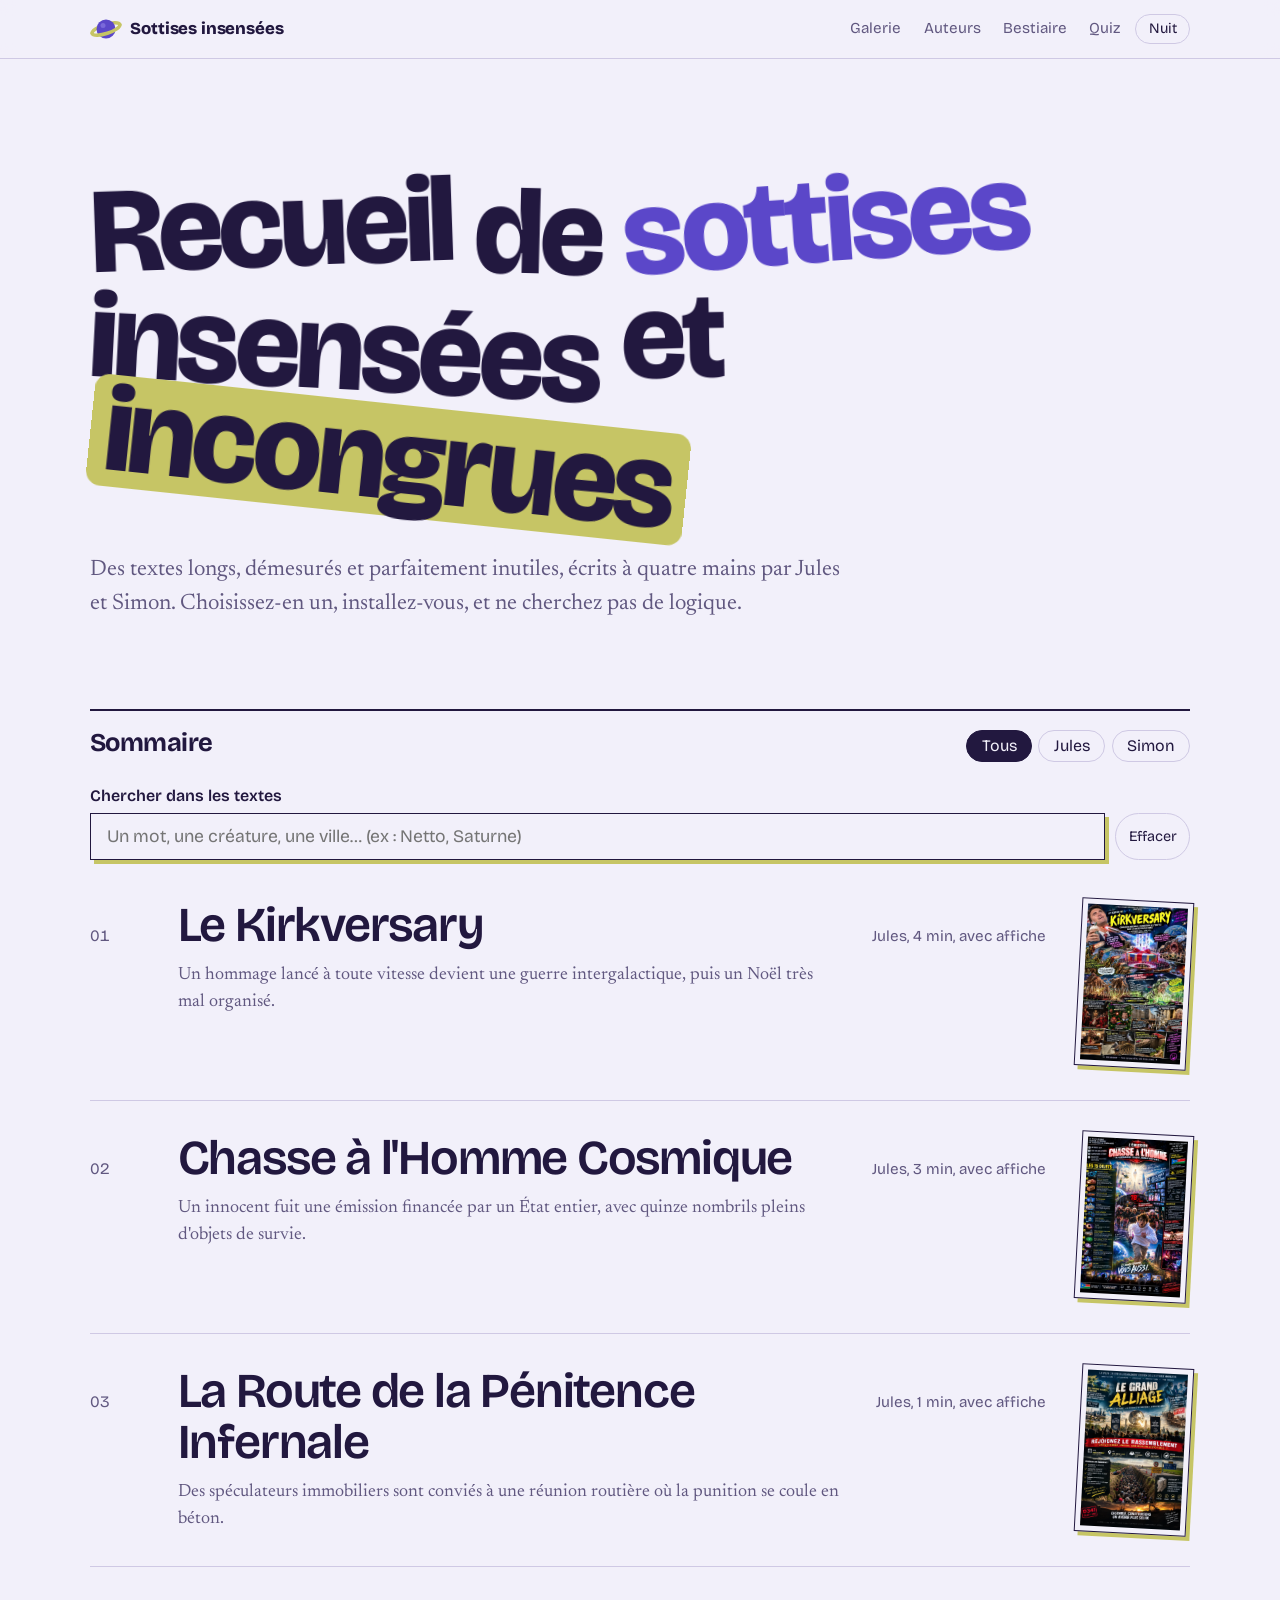
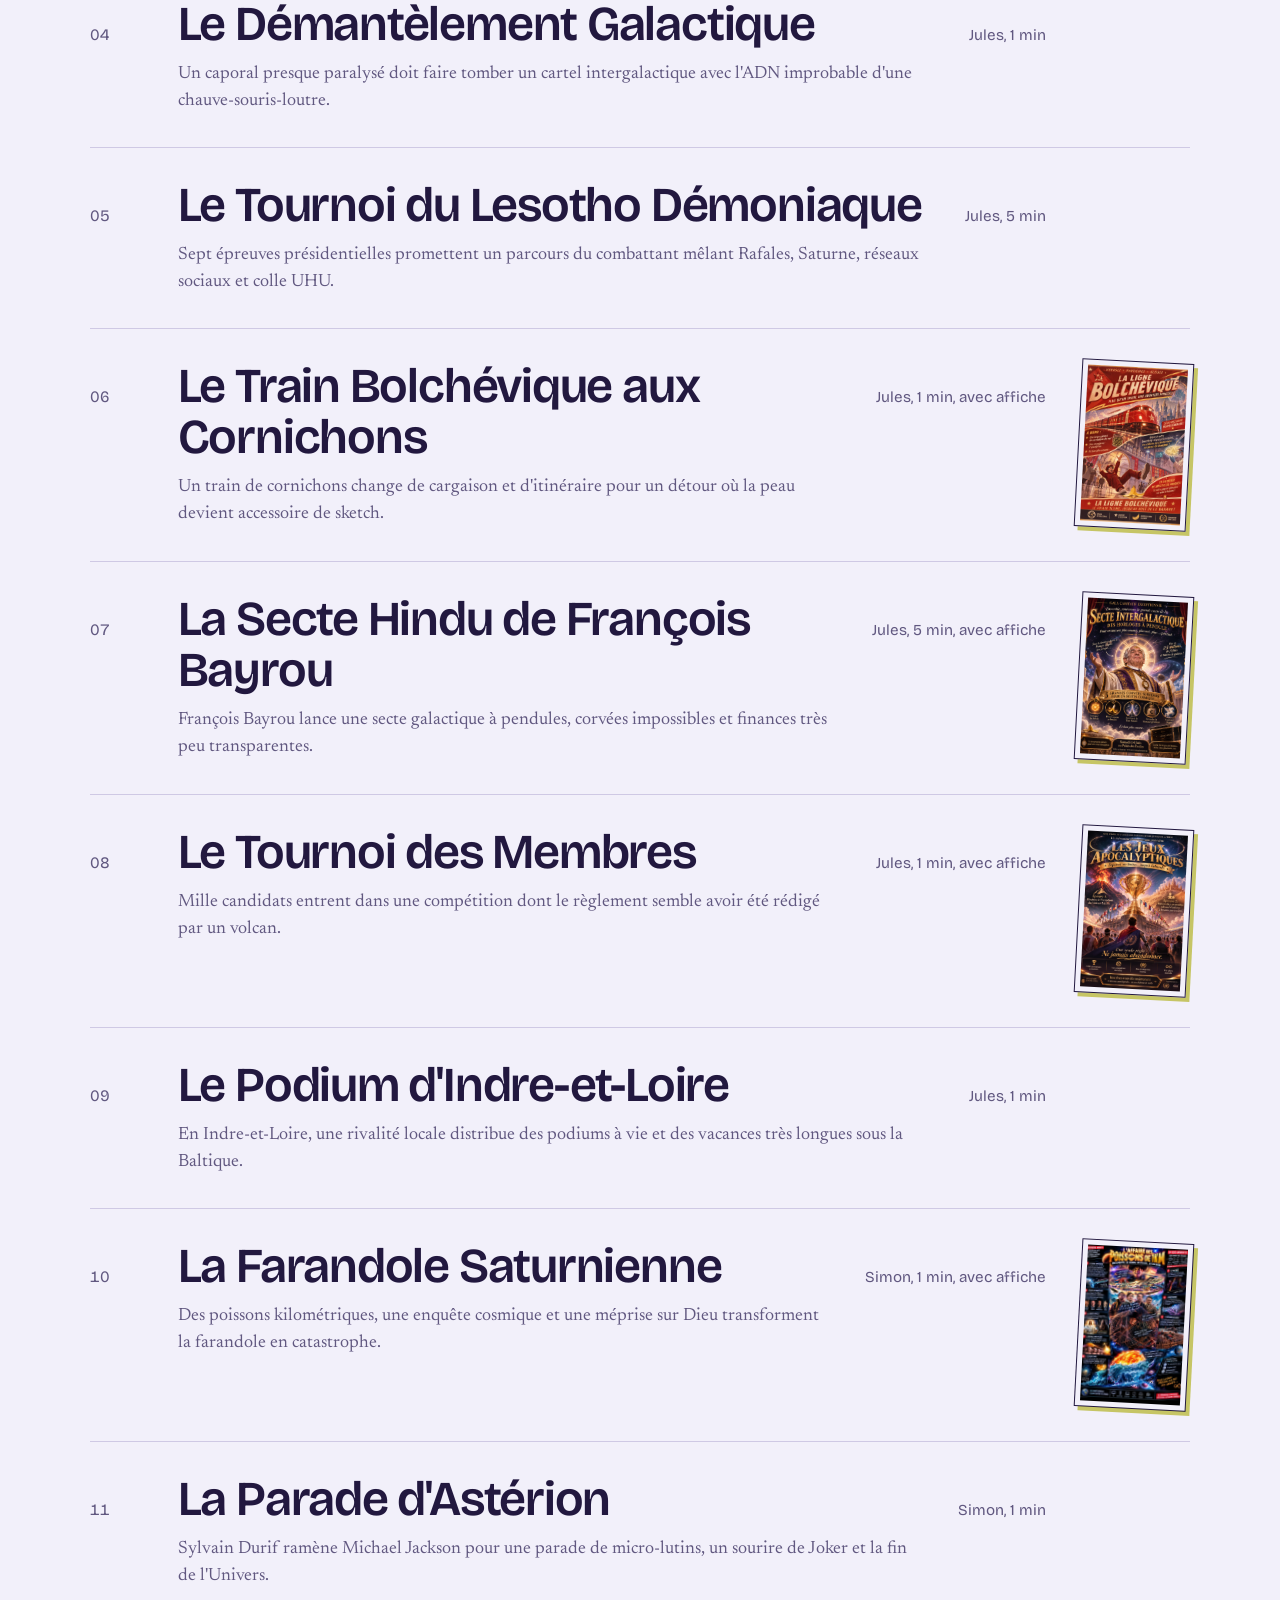
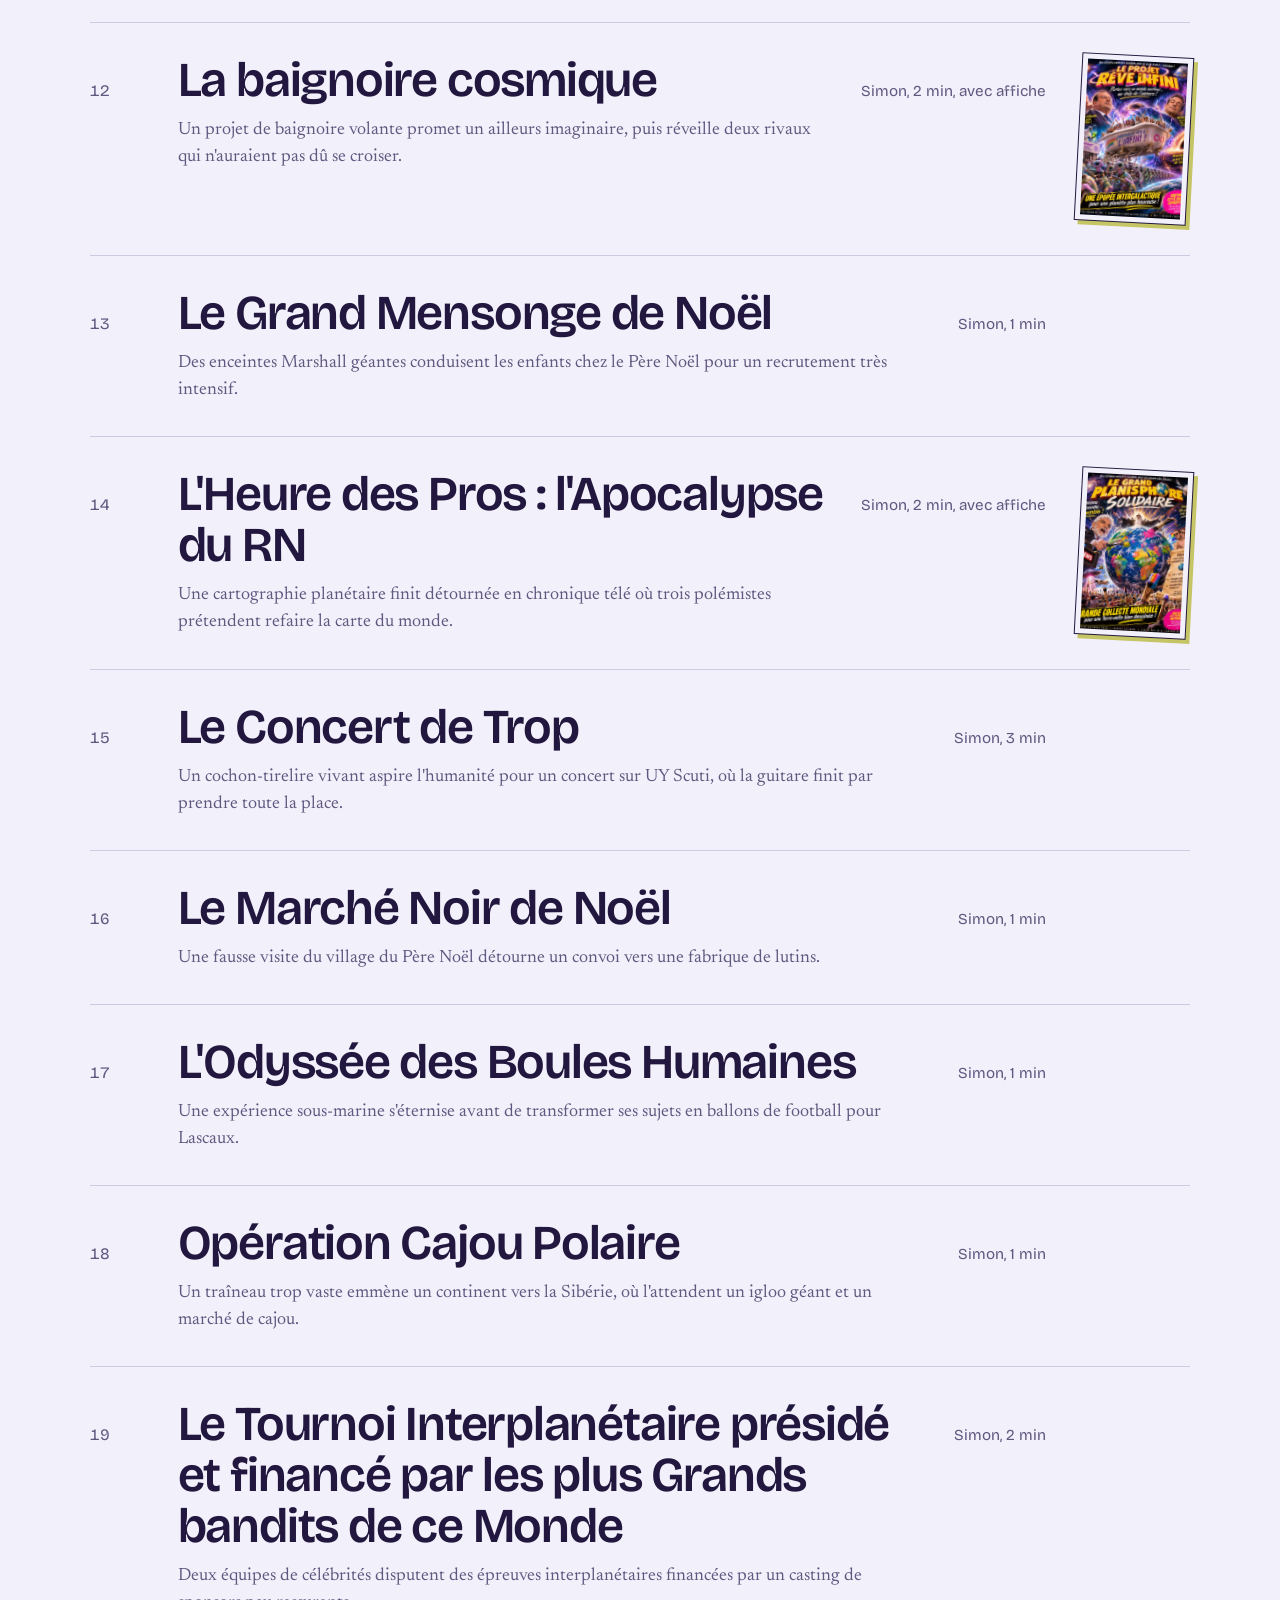
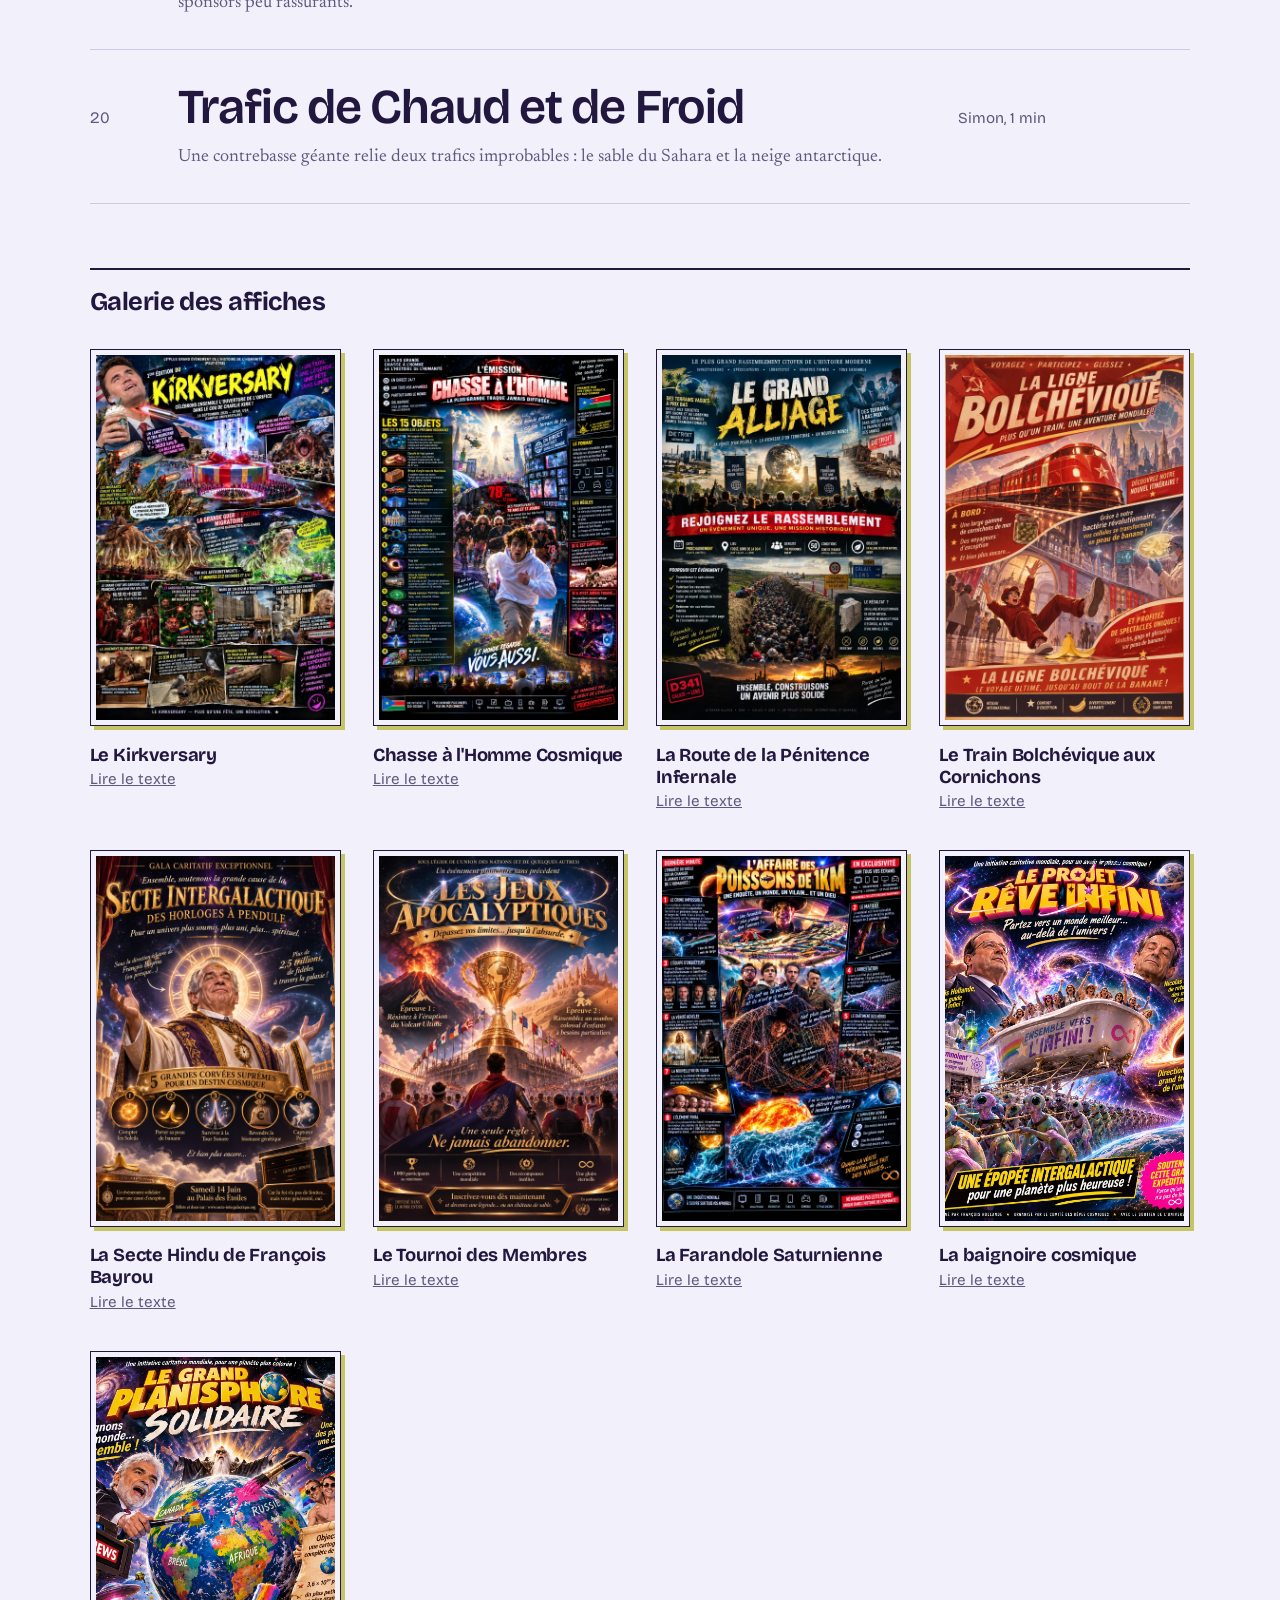
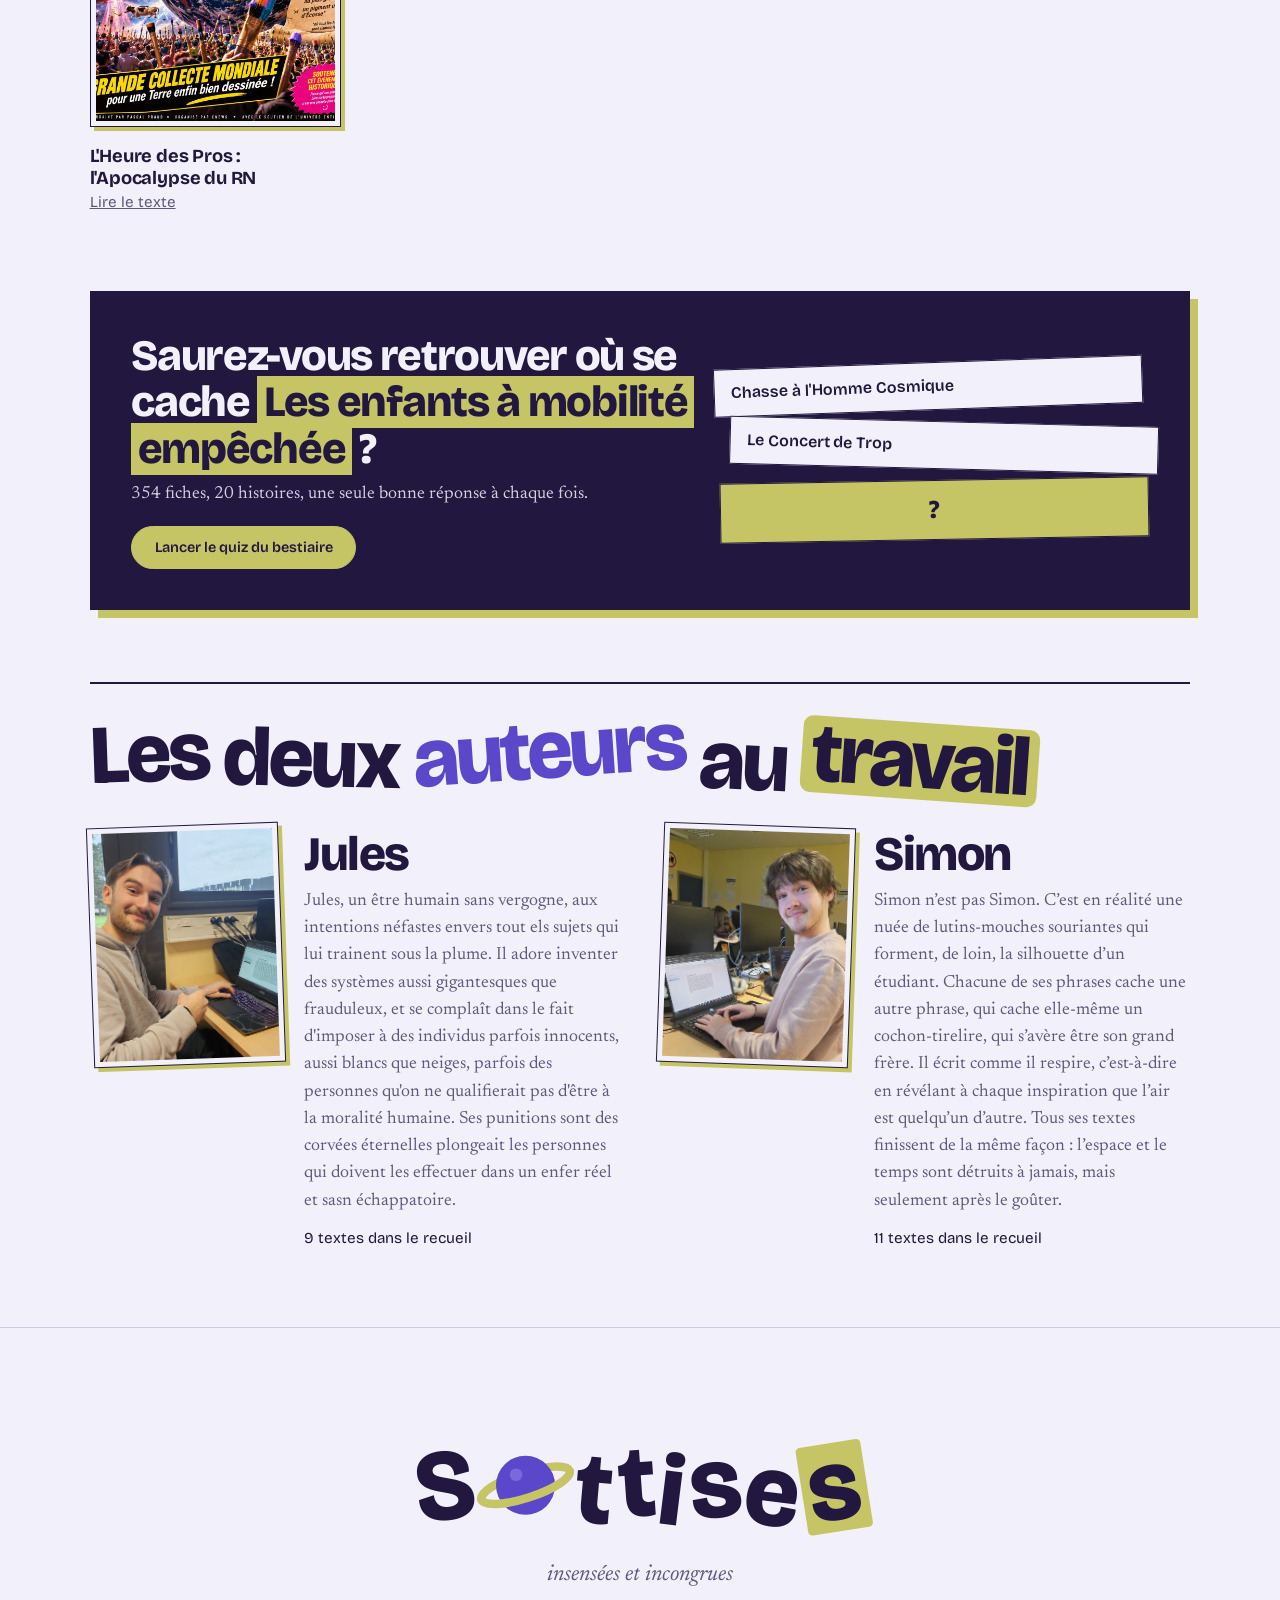
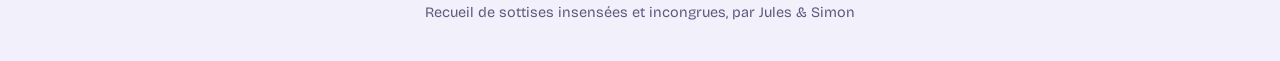
==== index.html @ 03ba3609 "quiz" ====
<!DOCTYPE html>
<html lang="fr">

<head>
  <meta charset="utf-8">
  <meta name="viewport" content="width=device-width, initial-scale=1">
  <title>Recueil de sottises insensées et incongrues</title>
  <link rel="preconnect" href="https://fonts.googleapis.com">
  <link rel="preconnect" href="https://fonts.gstatic.com" crossorigin>
  <link
    href="https://fonts.googleapis.com/css2?family=Bricolage+Grotesque:opsz,wght@12..96,400;12..96,600;12..96,800&family=Newsreader:ital,opsz,wght@0,6..72,400;0,6..72,500;1,6..72,400&display=swap"
    rel="stylesheet">
  <link rel="icon" href="favicon.svg" type="image/svg+xml">
  <link rel="stylesheet" href="style.css">
</head>

<body>

  <header class="barre">
    <a class="marque" href="#accueil" aria-label="Sottises insensées, retour à l'accueil">
      <svg class="marque-saturne" viewBox="0 0 64 64" aria-hidden="true">
        <path d="M3 32 A29 9 0 0 1 61 32" fill="none" stroke="#C6C565" stroke-width="7" stroke-linecap="round" transform="rotate(-18 32 32)"/>
        <circle cx="32" cy="32" r="19" fill="#5B47C9"/>
        <circle cx="26" cy="25" r="5" fill="#7A69DA"/>
        <path d="M3 32 A29 9 0 0 0 61 32" fill="none" stroke="#C6C565" stroke-width="7" stroke-linecap="round" transform="rotate(-18 32 32)"/>
      </svg>
      <span>Sottises insensées</span>
    </a>
    <div class="outils">
      <a class="nav-accueil" id="nav-galerie" href="#galerie">Galerie</a>
      <a class="nav-accueil" id="nav-auteurs" href="#auteurs">Auteurs</a>
      <a class="nav-accueil" id="nav-bestiaire" href="#bestiaire">Bestiaire</a>
      <a class="nav-accueil" id="nav-quiz" href="quiz.html">Quiz</a>
      <a class="outil" id="retour-barre" href="#accueil" hidden>Sommaire</a>
      <button class="outil" id="taille" type="button" hidden aria-label="Changer la taille du texte">Aa</button>
      <button class="outil" id="theme" type="button" aria-label="Passer en mode nuit">Nuit</button>
    </div>
    <div class="progression" id="progression"></div>
  </header>

  <main>
    <!-- ACCUEIL -->
    <section id="vue-accueil">
      <div class="hero">
        <h1 class="titre-hero" aria-label="Recueil de sottises insensées et incongrues">
          <span class="mot">Recueil</span><span class="mot">de</span><span class="mot">sottises</span><span
            class="mot">insensées</span><span class="mot">et</span><span class="mot">incongrues</span>
        </h1>
        <p class="chapeau">Des textes longs, démesurés et parfaitement inutiles, écrits à quatre mains par Jules et
          Simon. Choisissez-en un, installez-vous, et ne cherchez pas de logique.</p>
      </div>

      <div class="reprendre" id="reprendre" hidden></div>

      <div class="entete-section">
        <h2>Sommaire</h2>
        <div class="filtres" role="group" aria-label="Filtrer par auteur" id="filtres"></div>
      </div>
      <div class="recherche">
        <label for="recherche">Chercher dans les textes</label>
        <div class="r-champ">
          <input type="search" id="recherche" placeholder="Un mot, une créature, une ville… (ex : Netto, Saturne)" autocomplete="off">
          <button type="button" class="outil" id="recherche-vider">Effacer</button>
        </div>
      </div>
      <ol class="sommaire" id="sommaire"></ol>
      <ul class="resultats" id="resultats" hidden></ul>

      <div id="bloc-galerie">
        <div class="entete-section" id="galerie">
          <h2>Galerie des affiches</h2>
        </div>
        <ul class="galerie" id="liste-galerie"></ul>
      </div>

      <section class="encart-quiz" id="encart-quiz" aria-labelledby="eq-titre">
        <div class="eq-texte">
          <h2 class="eq-titre" id="eq-titre">Saurez-vous retrouver où se cache <span class="eq-fiche" id="eq-fiche">…</span> ?</h2>
          <p class="eq-nb" id="eq-nb"></p>
          <a class="outil plein eq-bouton" href="quiz.html">Lancer le quiz du bestiaire</a>
        </div>
        <div class="eq-cartes" id="eq-cartes" aria-hidden="true"></div>
      </section>

      <div id="auteurs">
        <h2 class="titre-hero titre-auteurs" aria-label="Les deux auteurs au travail">
          <span class="mot">Les</span><span class="mot">deux</span><span class="mot">auteurs</span><span class="mot">au</span><span class="mot">travail</span>
        </h2>
      </div>
      <div class="auteurs" id="liste-auteurs"></div>
    </section>

    <!-- LECTURE -->
    <article id="vue-lecture" hidden>
      <div class="lecture">
        <a class="retour" href="#accueil">Retour au sommaire</a>
        <h1 id="l-titre"></h1>
        <p class="infos" id="l-infos"></p>
        <div class="sottisometre" id="l-sottise" hidden></div>
        <div class="l-ecoute" id="l-ecoute" hidden>
          <button type="button" class="outil plein" id="ecouter">▶ Écouter le texte</button>
          <button type="button" class="outil" id="stop-ecoute" hidden>Arrêter</button>
          <span class="l-ecoute-aide">Lu par la voix de synthèse de votre navigateur.</span>
        </div>
        <div class="l-reprise" id="l-reprise" hidden></div>
        <div class="affiche-texte" id="l-affiche" hidden></div>
        <div class="corps" id="l-corps"></div>
        <p class="signature" id="l-signature"></p>
      </div>
      <nav class="suite" id="l-suite" aria-label="Autres textes"></nav>
      <p class="fin"><a class="retour" href="#accueil">Retour au sommaire</a></p>
    </article>

    <!-- BESTIAIRE -->
    <section id="vue-bestiaire" hidden>
      <div class="hero hero-bestiaire">
        <h1 class="titre-hero titre-bestiaire" aria-label="Le bestiaire des sottises">
          <span class="mot">Le</span><span class="mot">bestiaire</span><span class="mot">des</span><span class="mot">sottises</span>
        </h1>
        <p class="chapeau">Des personnages aux substances improbables, tous les lieux, créatures, objets, groupes et détails des textes sont réunis ici. Les mots soulignés mènent à leur fiche.</p>
        <p class="lien-quiz"><a class="outil plein" href="quiz.html">Tester ses connaissances avec le quiz</a></p>
      </div>
      <div class="recherche recherche-bestiaire">
        <label for="recherche-bestiaire">Chercher dans le bestiaire</label>
        <div class="r-champ">
          <input type="search" id="recherche-bestiaire" placeholder="Un nom, un lieu, une substance, un texte…" autocomplete="off">
          <button type="button" class="outil" id="recherche-bestiaire-vider">Effacer</button>
        </div>
      </div>
      <p class="bilan-bestiaire" id="bilan-bestiaire" role="status" aria-live="polite"></p>
      <div class="entete-section">
        <h2>Toutes les fiches</h2>
        <div class="filtres" role="group" aria-label="Filtrer par type" id="filtres-bestiaire"></div>
      </div>
      <ul class="bestiaire" id="liste-bestiaire"></ul>
    </section>

  </main>

  <dialog class="visionneuse" id="visionneuse" aria-label="Affiche en grand">
    <div class="v-scene" id="v-scene"><div id="v-image"></div></div>
    <div class="bas">
      <span id="v-legende"></span>
      <span class="v-aide">Molette ou pincement pour zoomer, glisser pour se déplacer, flèches ← → pour changer d'affiche</span>
      <div class="v-navigation" id="v-navigation">
        <button type="button" id="v-prec">‹ Précédente</button>
        <span class="v-compteur" id="v-compteur"></span>
        <button type="button" id="v-suiv">Suivante ›</button>
      </div>
      <div class="v-boutons">
        <button type="button" id="v-moins" aria-label="Dézoomer">−</button>
        <button type="button" id="v-ajuster">Ajuster</button>
        <button type="button" id="v-plus" aria-label="Zoomer">+</button>
        <button type="button" id="v-fermer">Fermer</button>
      </div>
    </div>
  </dialog>

  <footer>
    <a class="logo-pied" href="#accueil" aria-label="Sottises insensées et incongrues, retour à l'accueil">
      <svg id="logo-mot" role="img" aria-label="Sottises insensées et incongrues"></svg>
    </a>
    <p>Recueil de sottises insensées et incongrues, par Jules &amp; Simon</p>
  </footer>

  <script src="donnees.js"></script>
  <script src="commun.js"></script>
  <script src="script.js"></script>
</body>

</html>
---- style.css ----
:root {
    --papier: #F2F0FA;
    --papier-2: #E6E2F4;
    --encre: #22183F;
    --gris: #615880;
    --violet: #5B47C9;
    --moutarde: #C6C565;
    --trait: #CFC9E4;
    --taille-texte: 1.2rem;
    --display: "Bricolage Grotesque", system-ui, sans-serif;
    --lecture: "Newsreader", Georgia, serif;
}

[data-theme="nuit"] {
    --papier: #17112B;
    --papier-2: #211A3B;
    --encre: #ECE8F8;
    --gris: #A9A0C8;
    --violet: #AC9EFF;
    --trait: #352C55;
}

* {
    box-sizing: border-box;
}

html {
    scroll-behavior: smooth;
}

@media (prefers-reduced-motion: reduce) {
    html {
        scroll-behavior: auto;
    }
}

body {
    margin: 0;
    background: var(--papier);
    color: var(--encre);
    font-family: var(--display);
    -webkit-font-smoothing: antialiased;
    transition: background .25s, color .25s;
}

::selection {
    background: var(--moutarde);
    color: #22183F;
}

a {
    color: inherit;
}

button {
    font: inherit;
    color: inherit;
}

:focus-visible {
    outline: 3px solid var(--violet);
    outline-offset: 3px;
    border-radius: 4px;
}

/* Barre du haut */
.barre {
    position: sticky;
    top: 0;
    z-index: 10;
    display: flex;
    align-items: center;
    justify-content: space-between;
    gap: 1rem;
    padding: .8rem clamp(1rem, 4vw, 3rem);
    background: color-mix(in srgb, var(--papier) 88%, transparent);
    backdrop-filter: blur(8px);
    border-bottom: 1px solid var(--trait);
}

.marque {
    font-weight: 800;
    text-decoration: none;
    font-size: 1.05rem;
    letter-spacing: -.01em;
}

.outils {
    display: flex;
    gap: .4rem;
}

.outil {
    background: transparent;
    border: 1px solid var(--trait);
    border-radius: 999px;
    padding: .35rem .8rem;
    cursor: pointer;
    font-size: .9rem;
}

.outil:hover {
    border-color: var(--violet);
}

a.outil {
    text-decoration: none;
    display: inline-flex;
    align-items: center;
}

#retour-barre {
    background: var(--encre);
    color: var(--papier);
    border-color: var(--encre);
}

#retour-barre:hover {
    background: var(--violet);
    border-color: var(--violet);
}

.progression {
    position: absolute;
    left: 0;
    bottom: -1px;
    height: 3px;
    width: 0;
    background: var(--moutarde);
}

main {
    padding: 0 clamp(1rem, 4vw, 3rem);
}

/* Accueil */
.hero {
    padding: clamp(3rem, 9vw, 7rem) 0 clamp(2.5rem, 6vw, 4.5rem);
    max-width: 1100px;
}

.titre-hero {
    font-weight: 800;
    font-size: clamp(2.9rem, 9.5vw, 7.6rem);
    line-height: .92;
    letter-spacing: -.035em;
    margin: 0;
}

.titre-hero .mot {
    display: inline-block;
    margin-right: .18em;
}

.titre-hero .mot:nth-child(1) {
    transform: rotate(-2deg);
}

.titre-hero .mot:nth-child(2) {
    transform: translateY(.06em) rotate(1.5deg);
}

.titre-hero .mot:nth-child(3) {
    transform: rotate(-4deg) translateY(-.04em);
    color: var(--violet);
}

.titre-hero .mot:nth-child(4) {
    transform: rotate(3deg) translateY(.1em);
}

.titre-hero .mot:nth-child(5) {
    transform: rotate(-1deg);
}

.titre-hero .mot:nth-child(6) {
    transform: rotate(6deg) translateY(.08em);
    background: var(--moutarde);
    color: #22183F;
    padding: 0 .12em;
    border-radius: .12em;
}

@media (prefers-reduced-motion: no-preference) {
    .titre-hero .mot {
        animation: chute .9s cubic-bezier(.2, 1.4, .4, 1) both;
    }

    .titre-hero .mot:nth-child(2) {
        animation-delay: .08s;
    }

    .titre-hero .mot:nth-child(3) {
        animation-delay: .16s;
    }

    .titre-hero .mot:nth-child(4) {
        animation-delay: .24s;
    }

    .titre-hero .mot:nth-child(5) {
        animation-delay: .32s;
    }

    .titre-hero .mot:nth-child(6) {
        animation-delay: .5s;
    }

    @keyframes chute {
        from {
            opacity: 0;
            translate: 0 -1.2em;
            rotate: -25deg;
        }

        to {
            opacity: 1;
            translate: 0 0;
            rotate: 0deg;
        }
    }
}

.chapeau {
    font-family: var(--lecture);
    font-size: clamp(1.15rem, 2vw, 1.4rem);
    color: var(--gris);
    max-width: 34em;
    margin: 3rem 0 0;
    line-height: 1.5;
}

.entete-section {
    display: flex;
    flex-wrap: wrap;
    align-items: baseline;
    justify-content: space-between;
    gap: 1rem;
    border-top: 2px solid var(--encre);
    padding-top: 1rem;
    margin-top: 1rem;
}

#galerie,
#auteurs {
    scroll-margin-top: 5rem;
}

.entete-section h2 {
    font-size: 1.6rem;
    margin: 0;
    letter-spacing: -.02em;
}

.filtres {
    display: flex;
    flex-wrap: wrap;
    gap: .4rem;
}

.filtre {
    background: transparent;
    border: 1px solid var(--trait);
    border-radius: 999px;
    padding: .35rem .9rem;
    cursor: pointer;
}

.filtre[aria-pressed="true"] {
    background: var(--encre);
    color: var(--papier);
    border-color: var(--encre);
}

.bilan-bestiaire {
    min-height: 1.5em;
    margin: .4rem 0 .8rem;
    color: var(--gris);
}

.aucun-bestiaire {
    padding: 2rem 0;
    color: var(--gris);
    font-family: var(--lecture);
    font-size: 1.15rem;
}

.sommaire {
    list-style: none;
    margin: 0 0 4rem;
    padding: 0;
    max-width: 1100px;
}

.sommaire li {
    border-bottom: 1px solid var(--trait);
}

.ligne {
    display: grid;
    grid-template-columns: 3rem 1fr auto;
    gap: .2rem 1.2rem;
    align-items: baseline;
    padding: 1.6rem 0;
    text-decoration: none;
}

.ligne .num {
    font-size: 1rem;
    color: var(--gris);
    font-variant-numeric: tabular-nums;
}

.ligne h3 {
    margin: 0;
    font-size: clamp(1.5rem, 3.4vw, 2.4rem);
    font-weight: 600;
    letter-spacing: -.025em;
    line-height: 1.05;
}

.ligne:hover h3 {
    color: var(--violet);
}

.ligne .meta {
    color: var(--gris);
    font-size: .95rem;
    white-space: nowrap;
}

.ligne .extrait {
    grid-column: 2 / 3;
    margin: .5rem 0 0;
    font-family: var(--lecture);
    color: var(--gris);
    font-size: 1.05rem;
    line-height: 1.5;
    max-width: 42em;
}

@media (max-width: 640px) {
    .ligne {
        grid-template-columns: 2rem 1fr;
    }

    .ligne .meta {
        grid-column: 2;
        white-space: normal;
    }

    .ligne .extrait {
        grid-column: 2;
    }
}

.auteurs {
    display: grid;
    grid-template-columns: repeat(auto-fit, minmax(260px, 1fr));
    gap: 2.5rem;
    margin: 2rem 0 5rem;
    max-width: 1100px;
}

.auteur h3 {
    font-size: 3rem;
    margin: 0 0 .3rem;
    letter-spacing: -.03em;
    font-weight: 800;
}

.auteur p {
    font-family: var(--lecture);
    font-size: 1.1rem;
    line-height: 1.55;
    margin: 0 0 .8rem;
    color: var(--gris);
    max-width: 30em;
}

.auteur .compte {
    font-family: var(--display);
    font-size: .95rem;
    color: var(--encre);
}

footer {
    border-top: 1px solid var(--trait);
    padding: 2rem clamp(1rem, 4vw, 3rem);
    color: var(--gris);
    font-size: .9rem;
}

/* Lecture */
.lecture {
    max-width: 40rem;
    margin: 0 auto;
    padding: clamp(2.5rem, 7vw, 5rem) 0 3rem;
}

.retour {
    display: inline-block;
    margin-bottom: 2.5rem;
    color: var(--gris);
    text-decoration: none;
}

.retour:hover {
    color: var(--violet);
}

.lecture h1 {
    font-size: clamp(2.4rem, 7vw, 4.2rem);
    line-height: .98;
    letter-spacing: -.035em;
    margin: 0 0 1.2rem;
    font-weight: 800;
}

.infos {
    color: var(--gris);
    font-size: 1rem;
    margin: 0 0 3rem;
    padding-bottom: 1.5rem;
    border-bottom: 1px solid var(--trait);
}

.infos strong {
    color: var(--encre);
    font-weight: 600;
}

.corps {
    font-family: var(--lecture);
    font-size: var(--taille-texte);
    line-height: 1.72;
    hanging-punctuation: first;
}

.corps p {
    margin: 0 0 1.3em;
}

.corps p:first-child::first-letter {
    font-family: var(--display);
    font-weight: 800;
    float: left;
    font-size: 3.6em;
    line-height: .8;
    margin: .08em .1em 0 0;
    color: var(--violet);
}

.signature {
    text-align: right;
    font-style: italic;
    color: var(--gris);
    margin-top: 2.5rem;
    font-family: var(--lecture);
    font-size: 1.1rem;
}

.suite {
    display: grid;
    grid-template-columns: 1fr 1fr;
    gap: 1rem;
    margin: 4rem auto 5rem;
    max-width: 40rem;
}

.suite a {
    display: block;
    text-decoration: none;
    padding: 1.2rem 1.3rem;
    border: 1px solid var(--trait);
    border-radius: 10px;
    background: var(--papier-2);
}

.suite a:hover {
    border-color: var(--violet);
}

.suite small {
    display: block;
    color: var(--gris);
    margin-bottom: .3rem;
}

.suite span {
    font-weight: 600;
    font-size: 1.15rem;
    letter-spacing: -.01em;
}

.suite .suivant {
    text-align: right;
    grid-column: 2;
}

@media (max-width: 560px) {
    .suite {
        grid-template-columns: 1fr;
    }

    .suite .suivant {
        grid-column: 1;
    }
}

.fin {
    max-width: 40rem;
    margin: -3rem auto 4rem;
    text-align: center;
}

/* Affiches : le cadre (passe-partout + ombre moutarde) */
.cadre {
    display: block;
    position: relative;
    aspect-ratio: 2 / 3;
    padding: 5px;
    background: var(--papier);
    border: 1.5px solid var(--encre);
    box-shadow: 4px 4px 0 var(--moutarde);
}

.cadre img {
    display: block;
    width: 100%;
    height: 100%;
    object-fit: cover;
}

.cadre .remplace {
    display: none;
    width: 100%;
    height: 100%;
    align-items: flex-end;
    padding: .6em;
    background: var(--violet);
    color: #fff;
    font-weight: 800;
    line-height: 1;
    letter-spacing: -.02em;
}

.cadre.vide img {
    display: none;
}

.cadre.vide .remplace {
    display: flex;
}

/* Vignette dans le sommaire */
.ligne {
    grid-template-columns: 3rem 1fr auto 5.5rem;
}

.ligne .vignette {
    grid-column: 4;
    grid-row: 1 / span 2;
    align-self: start;
    transform: rotate(3deg);
    font-size: .7rem;
}

.ligne:hover .vignette {
    transform: rotate(0deg);
}

@media (prefers-reduced-motion: no-preference) {
    .ligne .vignette {
        transition: transform .2s;
    }
}

@media (max-width: 640px) {
    .ligne {
        grid-template-columns: 2rem 1fr 4.2rem;
    }

    .ligne .vignette {
        grid-column: 3;
        grid-row: 1 / span 3;
        font-size: .52rem;
    }
}

/* Galerie */
.galerie {
    display: grid;
    grid-template-columns: repeat(auto-fill, minmax(190px, 1fr));
    gap: 2.5rem 2rem;
    list-style: none;
    padding: 0;
    margin: 2rem 0 5rem;
    max-width: 1100px;
}

.galerie button {
    display: block;
    width: 100%;
    padding: 0;
    border: 0;
    background: none;
    cursor: zoom-in;
    text-align: left;
}

.galerie .cadre {
    font-size: 1.3rem;
}

.galerie button:hover .cadre {
    box-shadow: 6px 6px 0 var(--violet);
}

.galerie h3 {
    font-size: 1.15rem;
    margin: 1.1rem 0 .2rem;
    letter-spacing: -.01em;
}

.galerie a {
    color: var(--gris);
    font-size: .95rem;
}

.galerie a:hover {
    color: var(--violet);
}

/* Affiche dans la page de lecture */
.affiche-texte {
    margin: 0 0 3rem;
    display: flex;
    align-items: end;
    gap: 1.2rem;
}

.affiche-texte button {
    width: 9rem;
    flex: none;
    padding: 0;
    border: 0;
    background: none;
    cursor: zoom-in;
    font-size: .9rem;
}

.affiche-texte span {
    color: var(--gris);
    font-size: .95rem;
}

/* Visionneuse */
.visionneuse {
    border: 0;
    padding: 0;
    background: transparent;
    max-width: min(92vw, 640px);
    max-height: 92vh;
    overflow: visible;
}

.visionneuse::backdrop {
    background: rgba(23, 17, 43, .85);
}

.visionneuse img {
    display: block;
    max-width: 100%;
    max-height: 80vh;
    margin: 0 auto;
    border: 6px solid #F2F0FA;
}

.visionneuse .bas {
    display: flex;
    justify-content: space-between;
    align-items: center;
    gap: 1rem;
    margin-top: .8rem;
    color: #ECE8F8;
}

.visionneuse .bas button {
    background: #ECE8F8;
    color: #22183F;
    border: 0;
    border-radius: 999px;
    padding: .4rem 1rem;
    cursor: pointer;
}

.visionneuse .vide-message {
    background: #5B47C9;
    color: #fff;
    padding: 3rem 2rem;
    font-weight: 600;
    max-width: 26rem;
}

.nav-accueil {
    color: var(--gris);
    text-decoration: none;
    padding: .35rem .5rem;
    font-size: .95rem;
}

.nav-accueil:hover {
    color: var(--violet);
}

@media (max-width: 480px) {
    .nav-accueil {
        display: none;
    }
}

[hidden] {
    display: none !important;
}

.erreur {
    padding: 1.5rem;
    margin: 1.5rem 0;
    background: var(--papier-2);
    border-left: 4px solid var(--violet);
    line-height: 1.6;
    list-style: none;
}

/* Photos des auteurs, à côté de la bio */
.auteur { display: flex; gap: 1.4rem; align-items: flex-start; }
.portrait {
  width: 12rem; flex: none; aspect-ratio: 4 / 5; object-fit: cover;
  padding: 5px; background: var(--papier); border: 1.5px solid var(--encre);
  box-shadow: 4px 4px 0 var(--moutarde);
}
.auteur:nth-child(odd) .portrait { transform: rotate(-2deg); }
.auteur:nth-child(even) .portrait { transform: rotate(2deg); }
@media (max-width: 480px) { .auteur { flex-direction: column; } .portrait { width: 70%; } .auteur h3 { font-size: 2.3rem; } }


/* ===== Visionneuse plein écran avec zoom ===== */
.visionneuse {
  width: 100vw; height: 100vh; max-width: none; max-height: none; margin: 0; inset: 0;
  background: rgba(23, 17, 43, .97); overflow: hidden;
}
.visionneuse[open] { display: flex; flex-direction: column; }
.v-scene {
  flex: 1; position: relative; overflow: hidden; touch-action: none; cursor: zoom-in; user-select: none;
}
.v-scene.zoome { cursor: grab; }
.v-scene.glisse { cursor: grabbing; }
.visionneuse #v-image img {
  position: absolute; left: 0; top: 0; max-width: none; max-height: none; margin: 0; border: 0;
  transform-origin: 0 0; will-change: transform; -webkit-user-drag: none;
}
.visionneuse #v-image .vide-message { margin: 20vh auto 0; }
.visionneuse .bas {
  flex: none; display: flex; flex-wrap: wrap; align-items: center; gap: .6rem 1.2rem;
  padding: .8rem clamp(1rem, 3vw, 2rem); margin: 0; color: #ECE8F8; border-top: 1px solid #352C55;
}
.v-aide { color: #A9A0C8; font-size: .85rem; flex: 1; }
.v-boutons { display: flex; gap: .4rem; margin-left: auto; }
.visionneuse .v-boutons button {
  background: transparent; color: #ECE8F8; border: 1px solid #4A3F72; border-radius: 999px;
  padding: .4rem .9rem; cursor: pointer; min-width: 2.4rem;
}
.visionneuse .v-boutons button:hover { border-color: #C6C565; }
.visionneuse .v-boutons #v-fermer { background: #ECE8F8; color: #22183F; border-color: #ECE8F8; }
@media (max-width: 640px) { .v-aide { display: none; } }


/* Titre « Les deux auteurs au travail » */
.titre-auteurs { font-size: clamp(2.4rem, 6.5vw, 5.2rem); margin: 1.5rem 0 2rem; border-top: 2px solid var(--encre); padding-top: 2rem; }
.titre-auteurs .mot { animation: none !important; }
.titre-auteurs .mot:nth-child(5) { transform: rotate(4deg) translateY(.08em); background: var(--moutarde); color: #22183F; padding: 0 .12em; border-radius: .12em; }
@media (max-width: 480px) { .auteurs { gap: 3.5rem; } }


/* Galerie : 4 affiches sur toute la largeur */
.galerie { grid-template-columns: repeat(4, 1fr); max-width: none; gap: 2.5rem clamp(1rem, 2.5vw, 2.5rem); }
.galerie .cadre { font-size: clamp(1.2rem, 2vw, 2rem); }
@media (max-width: 900px) { .galerie { grid-template-columns: repeat(2, 1fr); } }

/* Sommaire en pleine largeur */
.sommaire { max-width: none; }
.ligne { grid-template-columns: 3.5rem 1fr auto 8rem; column-gap: 2rem; padding: 2rem 0; }
.ligne h3 { font-size: clamp(1.6rem, 3.8vw, 3.2rem); }
.ligne .extrait { max-width: 46em; font-size: 1.12rem; }
.ligne .vignette { font-size: .9rem; }
@media (max-width: 640px) {
  .ligne { grid-template-columns: 2rem 1fr 4.6rem; column-gap: 1rem; padding: 1.6rem 0; }
  .ligne .vignette { font-size: .52rem; }
}
.ligne { grid-template-rows: auto 1fr; grid-template-columns: 3.5rem 1fr auto 7rem; }
.ligne .extrait { align-self: start; }
@media (max-width: 640px) { .ligne { grid-template-columns: 2rem 1fr 4.6rem; grid-template-rows: auto auto 1fr; } }

/* Marges latérales plus larges (barre, contenu, pied de page alignés) */
:root { --marge: clamp(1.25rem, 7vw, 9rem); }
.barre, footer { padding-left: var(--marge); padding-right: var(--marge); }
main { padding-left: var(--marge); padding-right: var(--marge); }

/* Colonne de lecture plus large */
.lecture, .suite, .fin { max-width: 50rem; }

/* =========================================================
   BONUS : recherche, sottisomètre, bestiaire, reprise, écoute
   ========================================================= */
.outil.plein { background: var(--encre); color: var(--papier); border-color: var(--encre); }
.outil.plein:hover { background: var(--violet); border-color: var(--violet); }

/* Reprendre la lecture */
.reprendre, .l-reprise {
  display: flex; flex-wrap: wrap; align-items: center; gap: .6rem 1rem;
  padding: 1rem 1.2rem; margin: 0 0 2.5rem; background: var(--papier-2);
  border-left: 4px solid var(--moutarde);
}
.reprendre span, .l-reprise span { flex: 1 1 18rem; }
.l-reprise { margin: 0 0 2rem; }

/* Recherche */
.recherche { margin: 1.5rem 0 .5rem; }
.recherche label { display: block; font-weight: 600; margin-bottom: .5rem; }
.r-champ { display: flex; gap: .6rem; }
.r-champ input {
  flex: 1; font: inherit; font-size: 1.1rem; color: var(--encre); background: var(--papier);
  border: 1.5px solid var(--encre); padding: .75rem 1rem; box-shadow: 4px 4px 0 var(--moutarde);
}
.r-champ input:focus { outline: none; box-shadow: 4px 4px 0 var(--violet); }
.r-champ input::-webkit-search-cancel-button { display: none; }
.resultats { list-style: none; padding: 0; margin: 1rem 0 4rem; }
.resultats .bilan { color: var(--gris); padding: .5rem 0 1rem; }
.resultats .aucun { padding: 2rem 0; color: var(--gris); font-family: var(--lecture); font-size: 1.15rem; }
.resultat { display: block; text-decoration: none; padding: 1.4rem 0; border-bottom: 1px solid var(--trait); }
.resultat:hover .r-titre { color: var(--violet); }
.r-titre { display: block; font-size: clamp(1.4rem, 3vw, 2rem); font-weight: 600; letter-spacing: -.02em; }
.r-meta { display: block; color: var(--gris); margin: .2rem 0 .6rem; }
.r-extrait { display: block; font-family: var(--lecture); font-size: 1.08rem; line-height: 1.55; color: var(--gris); max-width: 46em; margin-top: .35rem; }
mark { background: var(--moutarde); color: #22183F; padding: 0 .1em; }

/* Sottisomètre */
.sottisometre { margin: -1.5rem 0 2rem; padding: 1.2rem 1.3rem; border: 1.5px solid var(--encre); box-shadow: 4px 4px 0 var(--moutarde); background: var(--papier); }
.s-ligne { display: flex; flex-wrap: wrap; align-items: center; gap: .5rem 1rem; }
.s-label { font-weight: 800; letter-spacing: -.01em; }
.s-jauge { flex: 1 1 8rem; height: .8rem; background: var(--papier-2); border: 1px solid var(--trait); position: relative; overflow: hidden; }
.s-jauge span { position: absolute; inset: 0 auto 0 0; background: repeating-linear-gradient(-45deg, var(--violet) 0 6px, var(--moutarde) 6px 12px); }
.s-score { font-size: 1.6rem; font-weight: 800; letter-spacing: -.03em; }
.s-score small { font-size: .9rem; font-weight: 600; color: var(--gris); }
.s-verdict { font-family: var(--lecture); font-style: italic; color: var(--violet); font-size: 1.1rem; }
.s-stats { display: flex; flex-wrap: wrap; gap: .8rem 2rem; margin: 1rem 0 0; }
.s-stats div { min-width: 8rem; }
.s-stats dt { color: var(--gris); font-size: .9rem; }
.s-stats dd { margin: .1rem 0 0; font-weight: 600; font-size: 1.05rem; }
.s-stats div:first-child { flex: 1 1 100%; }
.s-stats div:first-child dd { font-family: var(--lecture); font-weight: 500; font-size: 1.25rem; }

/* Lecture à voix haute */
.l-ecoute { display: flex; flex-wrap: wrap; align-items: center; gap: .5rem 1rem; margin: 0 0 2rem; }
.l-ecoute .outil { padding: .5rem 1.1rem; }
.l-ecoute-aide { color: var(--gris); font-size: .9rem; }
.corps p.en-lecture { background: color-mix(in srgb, var(--moutarde) 28%, transparent); box-shadow: -.6rem 0 0 color-mix(in srgb, var(--moutarde) 28%, transparent), .6rem 0 0 color-mix(in srgb, var(--moutarde) 28%, transparent); }

/* Liens vers le bestiaire dans les textes */
.lien-bestiaire { color: inherit; text-decoration: underline; text-decoration-color: var(--moutarde); text-decoration-thickness: .18em; text-underline-offset: .15em; }
.lien-bestiaire:hover { color: var(--violet); text-decoration-color: var(--violet); }

/* Bestiaire */
.titre-bestiaire .mot { animation: none !important; }
.titre-bestiaire .mot:nth-child(4) { transform: rotate(-3deg) translateY(.06em); background: var(--moutarde); color: #22183F; padding: 0 .12em; border-radius: .12em; }
.bestiaire { list-style: none; padding: 0; margin: 2rem 0 5rem; display: grid; grid-template-columns: repeat(auto-fill, minmax(280px, 1fr)); gap: 2rem; }
.fiche {
  height: 100%; padding: 1.4rem 1.4rem 1.2rem; background: var(--papier); border: 1.5px solid var(--encre);
  box-shadow: 4px 4px 0 var(--moutarde); scroll-margin-top: 6rem;
}
.f-type { color: var(--violet); font-weight: 600; font-size: .95rem; }
.fiche h3 { font-size: 1.6rem; letter-spacing: -.025em; line-height: 1.05; margin: .3rem 0 .7rem; }
.fiche p { font-family: var(--lecture); font-size: 1.08rem; line-height: 1.55; margin: 0 0 1rem; }
.fiche .f-textes { font-family: var(--display); font-size: .95rem; color: var(--gris); margin: 0; }
.fiche .f-textes a { color: var(--encre); }
.fiche .f-textes a:hover { color: var(--violet); }
@media (prefers-reduced-motion: no-preference) {
  .fiche.flash { animation: flash 1.6s ease; }
  @keyframes flash { 0%, 40% { box-shadow: 8px 8px 0 var(--violet); transform: rotate(-1deg); } 100% { box-shadow: 4px 4px 0 var(--moutarde); transform: none; } }
}
.l-ecoute { position: sticky; top: 3.6rem; z-index: 5; background: var(--papier); padding: .6rem 0; margin-top: -.6rem; }
.l-ecoute.actif { border-bottom: 1px solid var(--trait); }

/* Visionneuse : affiche précédente / suivante */
.v-navigation { display: flex; align-items: center; gap: .5rem; }
.v-compteur { color: #A9A0C8; font-size: .9rem; min-width: 3.2rem; text-align: center; font-variant-numeric: tabular-nums; }
.visionneuse .v-navigation button {
  background: #C6C565; color: #22183F; border: 1px solid #C6C565; border-radius: 999px;
  padding: .4rem 1rem; cursor: pointer; font-weight: 600;
}
.visionneuse .v-navigation button:hover { background: #ECE8F8; border-color: #ECE8F8; }
@media (max-width: 640px) {
  .visionneuse .bas { justify-content: center; }
  .v-navigation { order: -1; width: 100%; justify-content: center; }
  #v-legende { width: 100%; text-align: center; }
}

/* =========================================================
   LOGO
   ========================================================= */
.marque { display: inline-flex; align-items: center; gap: .55rem; }
.marque-saturne { width: 2rem; height: 2rem; flex: none; }
@media (prefers-reduced-motion: no-preference) {
  .marque-saturne { transition: transform .5s cubic-bezier(.2, 1.4, .4, 1); }
  .marque:hover .marque-saturne { transform: rotate(-25deg); }
}

footer { display: flex; flex-direction: column; align-items: center; gap: .6rem; padding-top: 3.5rem; padding-bottom: 2.5rem; text-align: center; }
footer p { margin: 0; }
.logo-pied { display: block; width: min(30rem, 100%); color: var(--encre); text-decoration: none; }
.logo-pied svg { display: block; width: 100%; height: auto; overflow: visible; }
.logo-lettre { font-family: var(--display); font-weight: 800; fill: currentColor; }
.logo-lettre.sur-moutarde { fill: #22183F; }
.logo-sous-titre { font-family: var(--lecture); font-style: italic; font-size: 21px; fill: var(--gris); }

/* =========================================================
   QUIZ DU BESTIAIRE
   ========================================================= */
.lien-quiz { margin: 1.5rem 0 0; }
.lien-quiz .outil { display: inline-flex; padding: .6rem 1.2rem; text-decoration: none; }
.titre-quiz .mot { animation: none !important; }
.titre-quiz .mot:nth-child(2) { transform: rotate(4deg) translateY(.05em); background: var(--moutarde); color: #22183F; padding: 0 .12em; border-radius: .12em; }
.titre-quiz .mot:nth-child(4) { transform: rotate(-2deg); color: var(--violet); }

.quiz {
  max-width: 52rem; margin: 0 0 5rem; padding: clamp(1.3rem, 3vw, 2.2rem);
  background: var(--papier); border: 1.5px solid var(--encre); box-shadow: 6px 6px 0 var(--moutarde);
  scroll-margin-top: 5rem;
}
#vue-quiz { scroll-margin-top: 4rem; }
.q-entete { display: flex; justify-content: space-between; gap: 1rem; color: var(--gris); font-size: .95rem; }
.q-entete strong { color: var(--encre); font-size: 1.1rem; }
.q-progression { height: .45rem; background: var(--papier-2); margin: .6rem 0 1.8rem; overflow: hidden; }
.q-progression span { display: block; height: 100%; background: var(--moutarde); transition: width .3s ease; }
.q-type { color: var(--violet); font-weight: 600; margin: 0 0 .3rem; }
.q-question { font-size: clamp(1.5rem, 3.6vw, 2.4rem); letter-spacing: -.025em; line-height: 1.12; margin: 0 0 1.6rem; font-weight: 600; }
.q-nom { font-weight: 800; background: linear-gradient(transparent 62%, color-mix(in srgb, var(--moutarde) 70%, transparent) 62%); }
.q-choix { display: grid; grid-template-columns: 1fr 1fr; gap: .8rem; }
@media (max-width: 640px) { .q-choix { grid-template-columns: 1fr; } }
.q-option {
  font: inherit; font-size: 1.05rem; font-weight: 600; text-align: left; line-height: 1.25; color: var(--encre);
  background: var(--papier); border: 1.5px solid var(--encre); padding: 1rem 1.1rem; cursor: pointer;
}
.q-option:hover:not(:disabled) { background: var(--papier-2); box-shadow: 4px 4px 0 var(--violet); transform: translate(-2px, -2px); }
@media (prefers-reduced-motion: no-preference) { .q-option { transition: transform .12s, box-shadow .12s, background .12s; } }
.q-option:disabled { cursor: default; opacity: .55; }
.q-option.juste { opacity: 1; background: var(--moutarde); color: #22183F; border-color: #22183F; box-shadow: 4px 4px 0 #22183F; }
.q-option.faux { opacity: 1; text-decoration: line-through; text-decoration-thickness: 2px; border-color: var(--violet); color: var(--violet); }
.q-option.juste::after { content: "  ✓"; }
.q-option.faux::after { content: "  ✗"; text-decoration: none; display: inline-block; }

.q-reponse { margin-top: 1.8rem; padding-top: 1.4rem; border-top: 2px solid var(--encre); }
.q-verdict { font-size: 1.4rem; font-weight: 800; letter-spacing: -.02em; margin: 0 0 .6rem; color: var(--violet); }
.q-reponse.bonne .q-verdict { color: var(--encre); }
.q-verdict em { font-style: normal; text-decoration: underline; text-decoration-color: var(--moutarde); text-decoration-thickness: .15em; }
.q-description { font-family: var(--lecture); font-size: 1.12rem; line-height: 1.55; margin: 0 0 1rem; max-width: 42em; }
.q-extrait { margin: 0 0 1.4rem; padding: .8rem 1.1rem; border-left: 4px solid var(--moutarde); background: var(--papier-2); font-family: var(--lecture); font-style: italic; font-size: 1.05rem; line-height: 1.6; color: var(--gris); }
.q-extrait mark { font-style: normal; }
.q-actions { display: flex; flex-wrap: wrap; align-items: center; gap: .8rem 1.4rem; }
.q-actions .outil { padding: .6rem 1.2rem; margin-left: auto; }
.q-lien { color: var(--encre); text-decoration-color: var(--moutarde); text-decoration-thickness: .15em; text-underline-offset: .2em; }
.q-lien:hover { color: var(--violet); }

.q-fin { text-align: center; padding: 1rem 0; }
.q-score { font-size: clamp(4.5rem, 14vw, 8rem); font-weight: 800; letter-spacing: -.05em; line-height: 1; margin: .2rem 0 .4rem; }
.q-score small { font-size: .4em; color: var(--gris); letter-spacing: -.02em; }
.q-titre-fin { font-size: 1.8rem; letter-spacing: -.02em; margin: 0 0 .6rem; }
.q-titre-fin { display: inline-block; background: var(--moutarde); color: #22183F; padding: 0 .3em; transform: rotate(-2deg); }
.q-fin .q-description { margin: .8rem auto; }
.q-record { color: var(--gris); margin: 0 0 1.6rem; }
.q-fin .q-actions { justify-content: center; }
.q-fin .q-actions .outil { margin-left: 0; }
.q-vide { font-family: var(--lecture); font-size: 1.15rem; color: var(--gris); }

/* ---------- Page quiz.html ---------- */
.page-quiz .quiz { margin-bottom: 4rem; }
.q-accueil-titre { font-size: clamp(1.6rem, 3.5vw, 2.3rem); letter-spacing: -.025em; margin: 0 0 .4rem; }
.q-modes { display: grid; grid-template-columns: repeat(3, 1fr); gap: 1rem; margin: 1.6rem 0 1.4rem; }
@media (max-width: 720px) { .q-modes { grid-template-columns: 1fr; } }
.q-mode {
  font: inherit; color: var(--encre); text-align: left; cursor: pointer;
  display: flex; flex-direction: column; gap: .25rem; padding: 1.1rem 1.2rem 1.2rem;
  background: var(--papier); border: 1.5px solid var(--encre);
}
.q-mode:hover { background: var(--papier-2); box-shadow: 5px 5px 0 var(--violet); transform: translate(-2px, -2px); }
@media (prefers-reduced-motion: no-preference) { .q-mode { transition: transform .12s, box-shadow .12s, background .12s; } }
.q-mode:nth-child(2) { box-shadow: 5px 5px 0 var(--moutarde); }
.q-mode:nth-child(2):hover { box-shadow: 5px 5px 0 var(--violet); }
.q-mode-nb { font-size: 3.4rem; font-weight: 800; letter-spacing: -.05em; line-height: 1; color: var(--violet); }
.q-mode:nth-child(3) .q-mode-nb { transform: rotate(-4deg); transform-origin: left bottom; display: inline-block; }
.q-mode-nom { font-size: 1.35rem; font-weight: 800; letter-spacing: -.02em; }
.q-mode-desc { font-family: var(--lecture); color: var(--gris); font-size: 1.02rem; line-height: 1.4; }
.q-mode-record { margin-top: .5rem; font-size: .9rem; color: var(--gris); }
.q-memoire { color: var(--gris); margin: 0; }
.q-memoire strong { color: var(--encre); }
.q-oubli { font: inherit; color: var(--encre); background: none; border: 0; padding: 0; margin-left: .4rem; cursor: pointer; text-decoration: underline; text-decoration-color: var(--moutarde); text-decoration-thickness: .15em; text-underline-offset: .2em; }

.q-entete { flex-wrap: wrap; align-items: baseline; }
.q-serie { color: var(--violet); font-weight: 600; }
.q-serie.chaude { background: var(--moutarde); color: #22183F; padding: 0 .4em; transform: rotate(-2deg); display: inline-block; }

.q-recap-titre { font-size: 1.3rem; letter-spacing: -.02em; margin: 2.4rem 0 .8rem; padding-top: 1.4rem; border-top: 2px solid var(--encre); }
.q-recap { list-style: none; padding: 0; margin: 0; }
.q-recap li { display: flex; flex-wrap: wrap; align-items: baseline; gap: .2rem .6rem; padding: .6rem 0; border-bottom: 1px solid var(--trait); }
.q-recap-signe { font-weight: 800; width: 1.2rem; }
.q-recap .juste .q-recap-signe { color: var(--encre); }
.q-recap .faux .q-recap-signe { color: var(--violet); }
.q-recap a { color: var(--encre); font-weight: 600; }
.q-recap a:hover { color: var(--violet); }
.q-recap-texte { color: var(--gris); font-family: var(--lecture); }
.q-recap-texte a { font-family: var(--display); font-weight: 400; }

/* ---------- Encart du quiz sur l'accueil ---------- */
.encart-quiz {
  display: grid; grid-template-columns: 1.3fr 1fr; gap: 2rem; align-items: center;
  margin: 1rem 0 4.5rem; padding: clamp(1.4rem, 4vw, 2.6rem);
  background: var(--encre); color: var(--papier); box-shadow: 8px 8px 0 var(--moutarde);
}
[data-theme="nuit"] .encart-quiz { background: var(--papier-2); color: var(--encre); }
.eq-titre { font-size: clamp(1.6rem, 3.6vw, 2.7rem); letter-spacing: -.03em; line-height: 1.08; margin: 0 0 .8rem; font-weight: 800; }
.eq-fiche { color: #22183F; background: var(--moutarde); padding: 0 .15em; box-decoration-break: clone; -webkit-box-decoration-break: clone; }
.eq-nb { font-family: var(--lecture); font-size: 1.1rem; opacity: .85; margin: 0 0 1.4rem; }
.eq-bouton { display: inline-flex; padding: .75rem 1.4rem; font-weight: 600; text-decoration: none; background: var(--moutarde) !important; color: #22183F !important; border-color: var(--moutarde) !important; }
.eq-bouton:hover { background: var(--papier) !important; border-color: var(--papier) !important; }
.eq-cartes { display: flex; flex-direction: column; gap: .7rem; }
.eq-carte {
  display: block; padding: .8rem 1rem; font-weight: 600; line-height: 1.25;
  background: var(--papier); color: var(--encre); border: 1.5px solid currentColor;
}
.eq-carte:nth-child(1) { transform: rotate(-2deg) translateX(-.4rem); }
.eq-carte:nth-child(2) { transform: rotate(1.5deg) translateX(.6rem); }
.eq-carte:nth-child(3) { transform: rotate(-1deg); }
.eq-carte.mystere { background: var(--moutarde); color: #22183F; font-size: 1.6rem; font-weight: 800; text-align: center; }
[data-theme="nuit"] .eq-carte { background: var(--papier); }
@media (max-width: 720px) { .encart-quiz { grid-template-columns: 1fr; } }
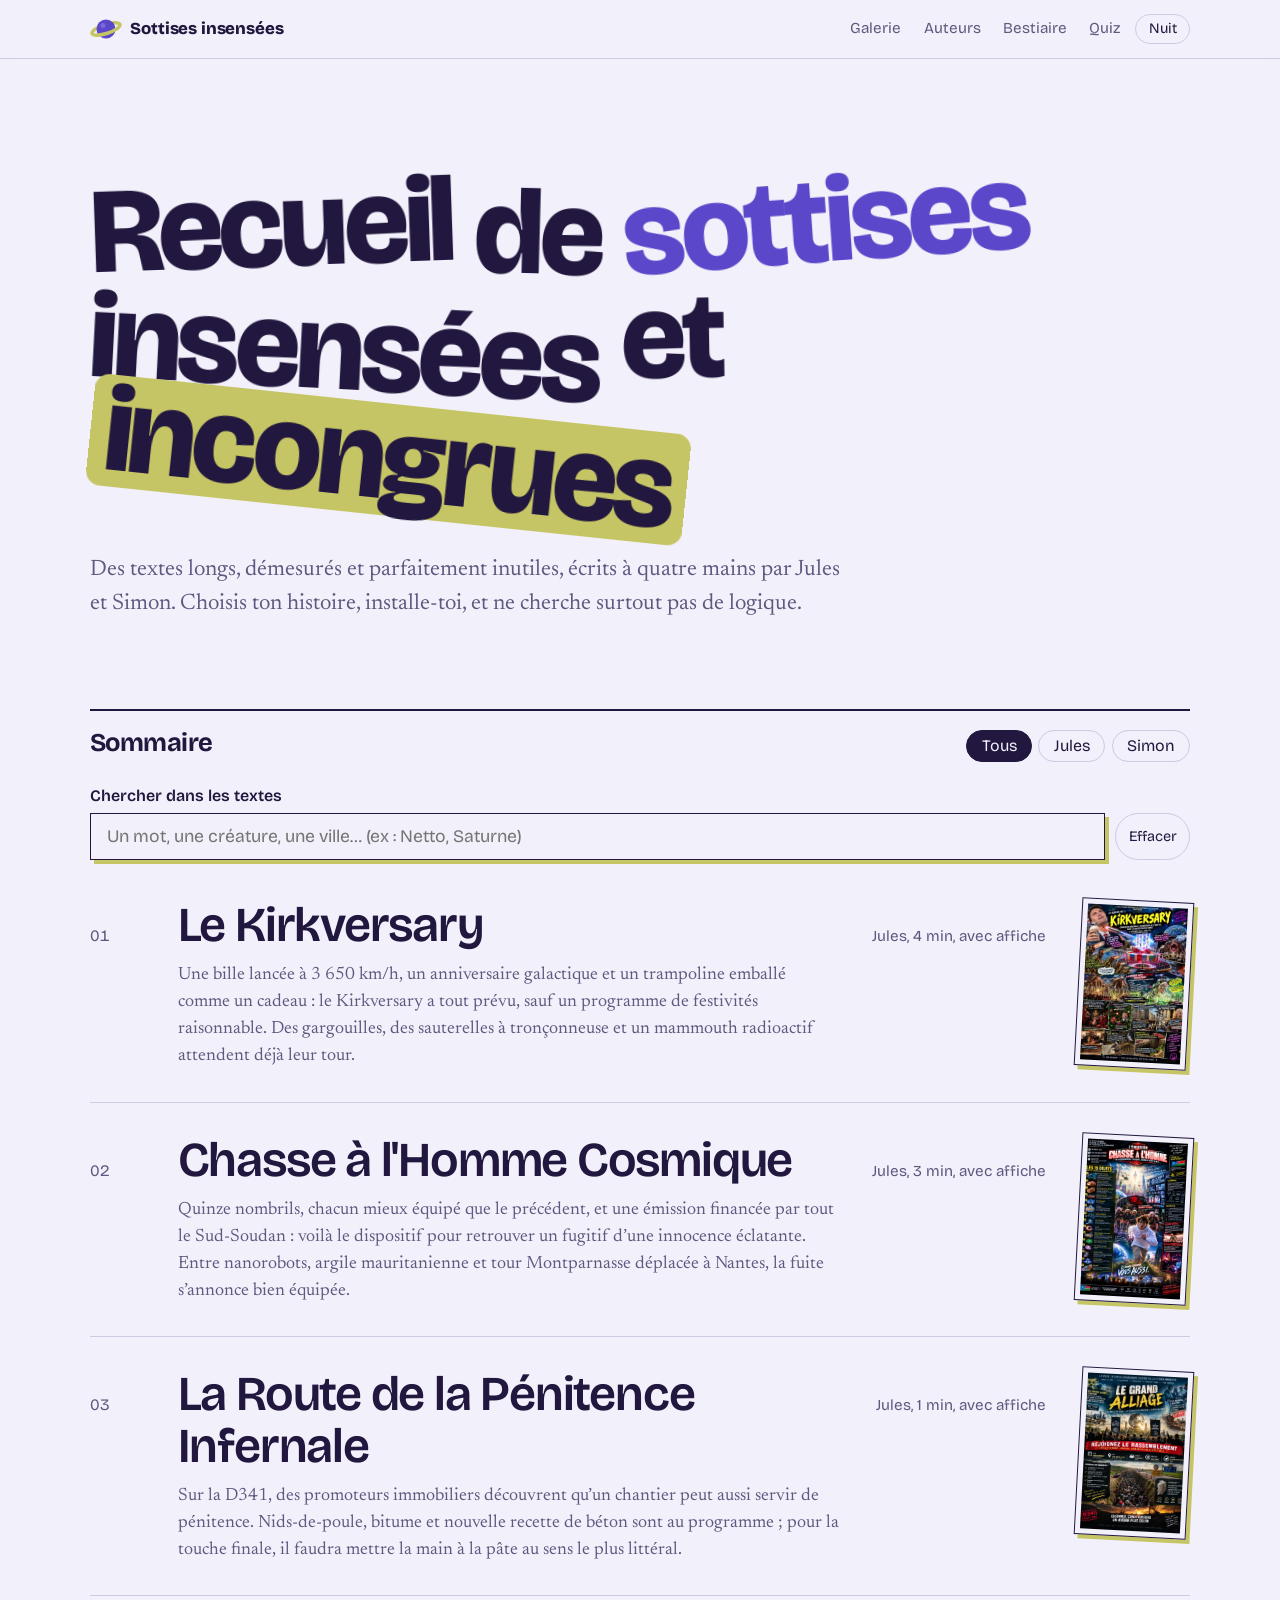
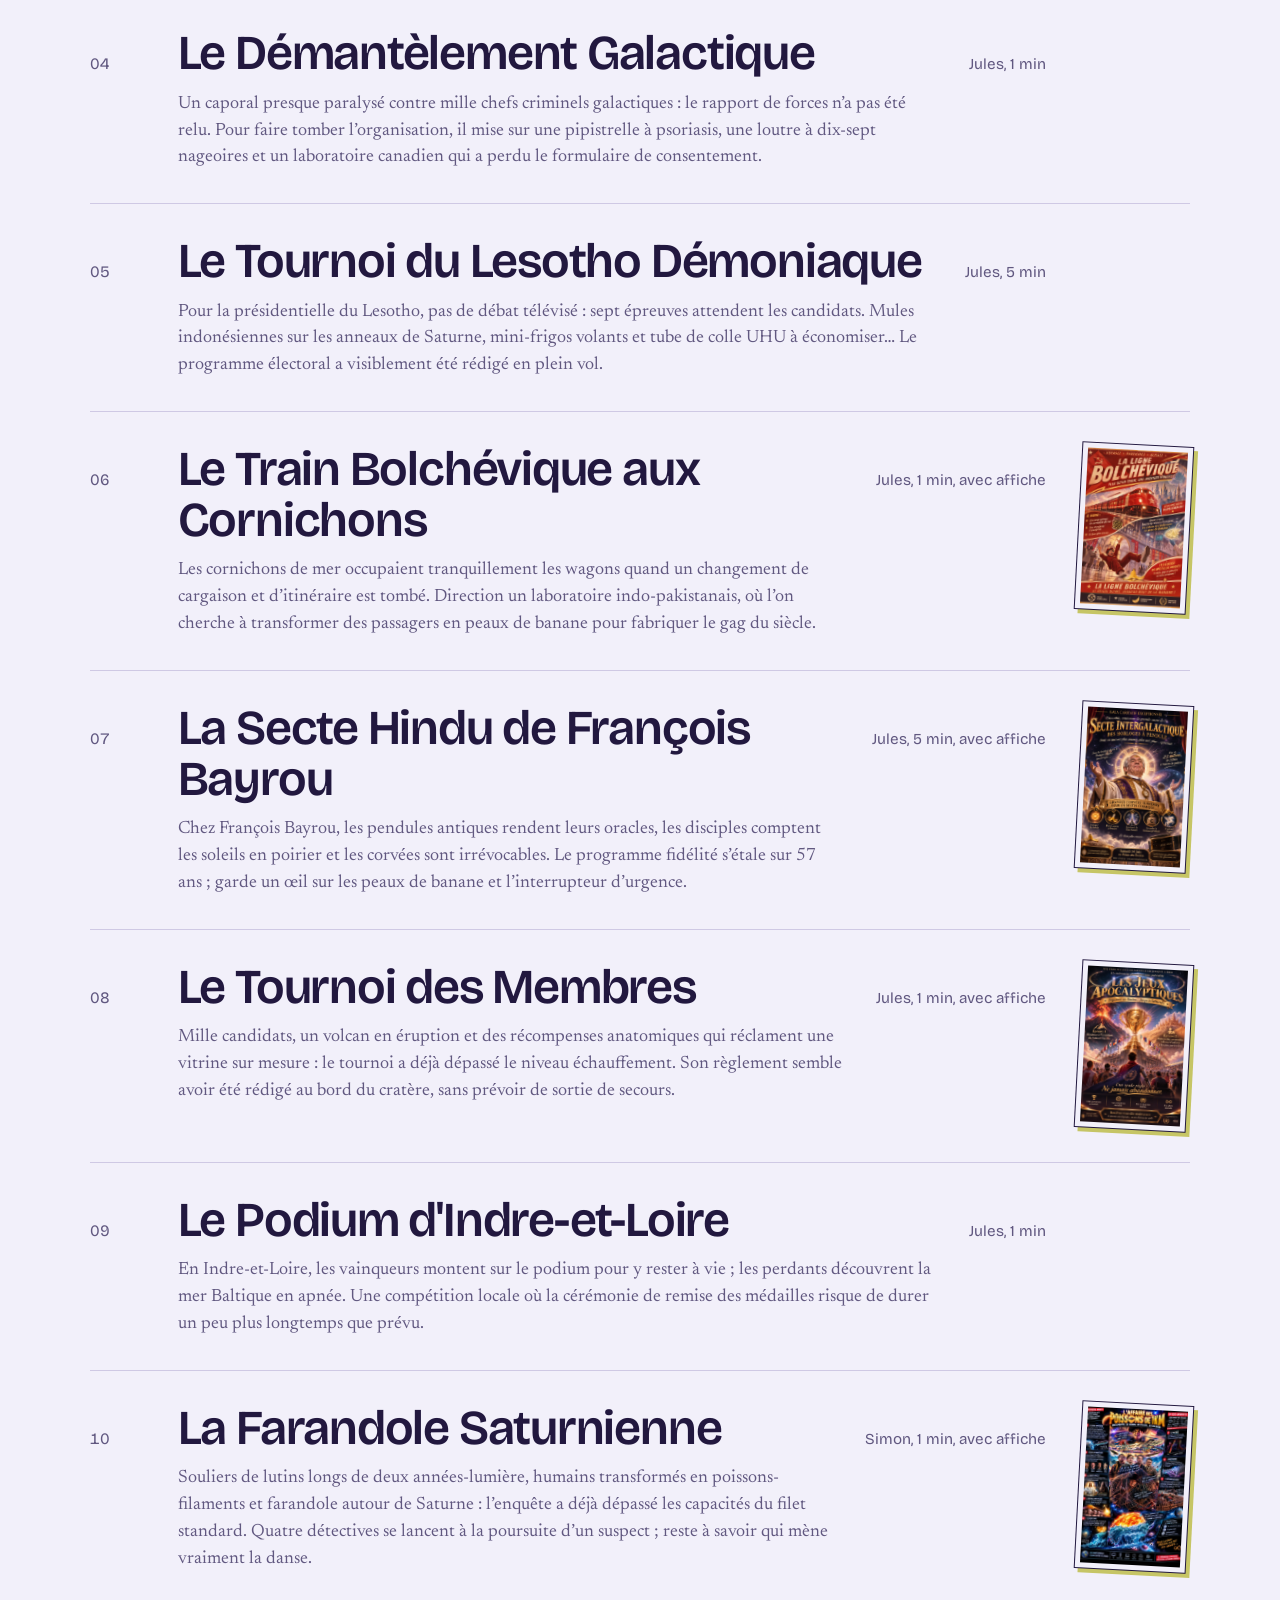
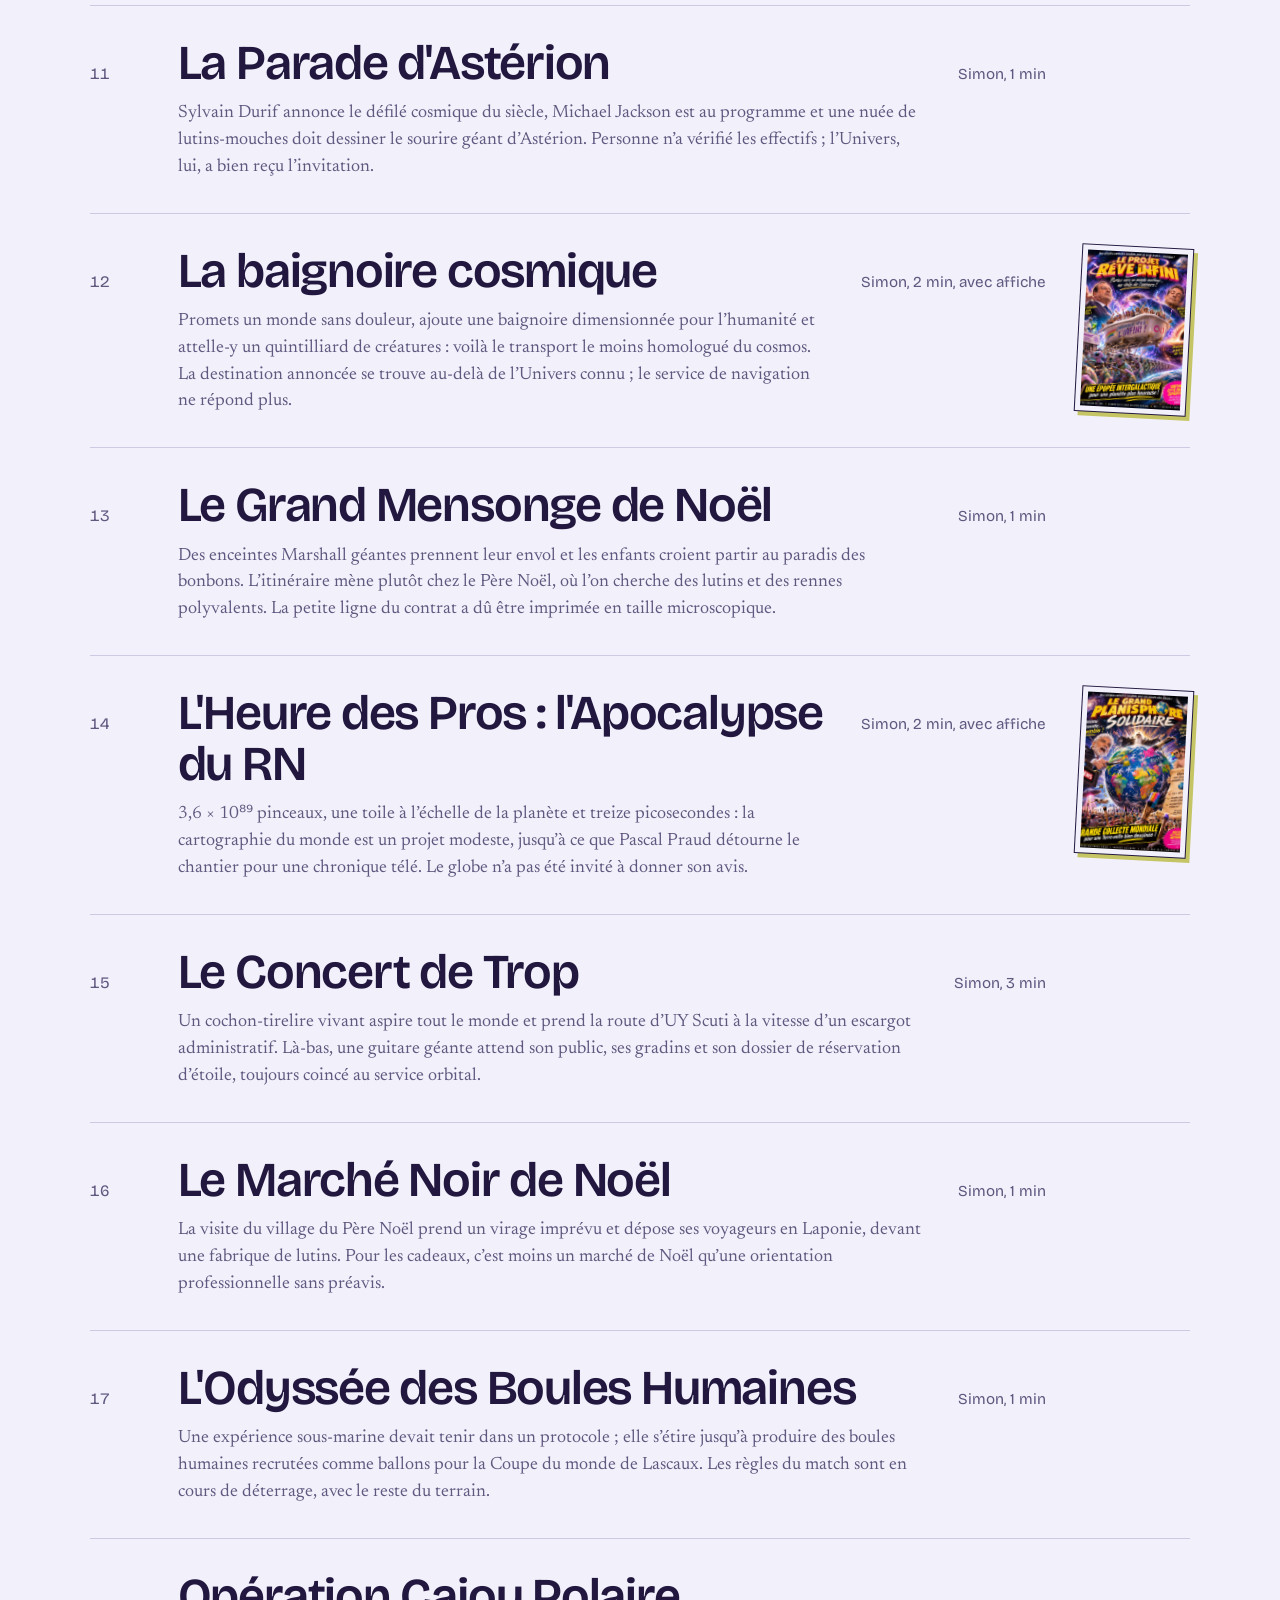
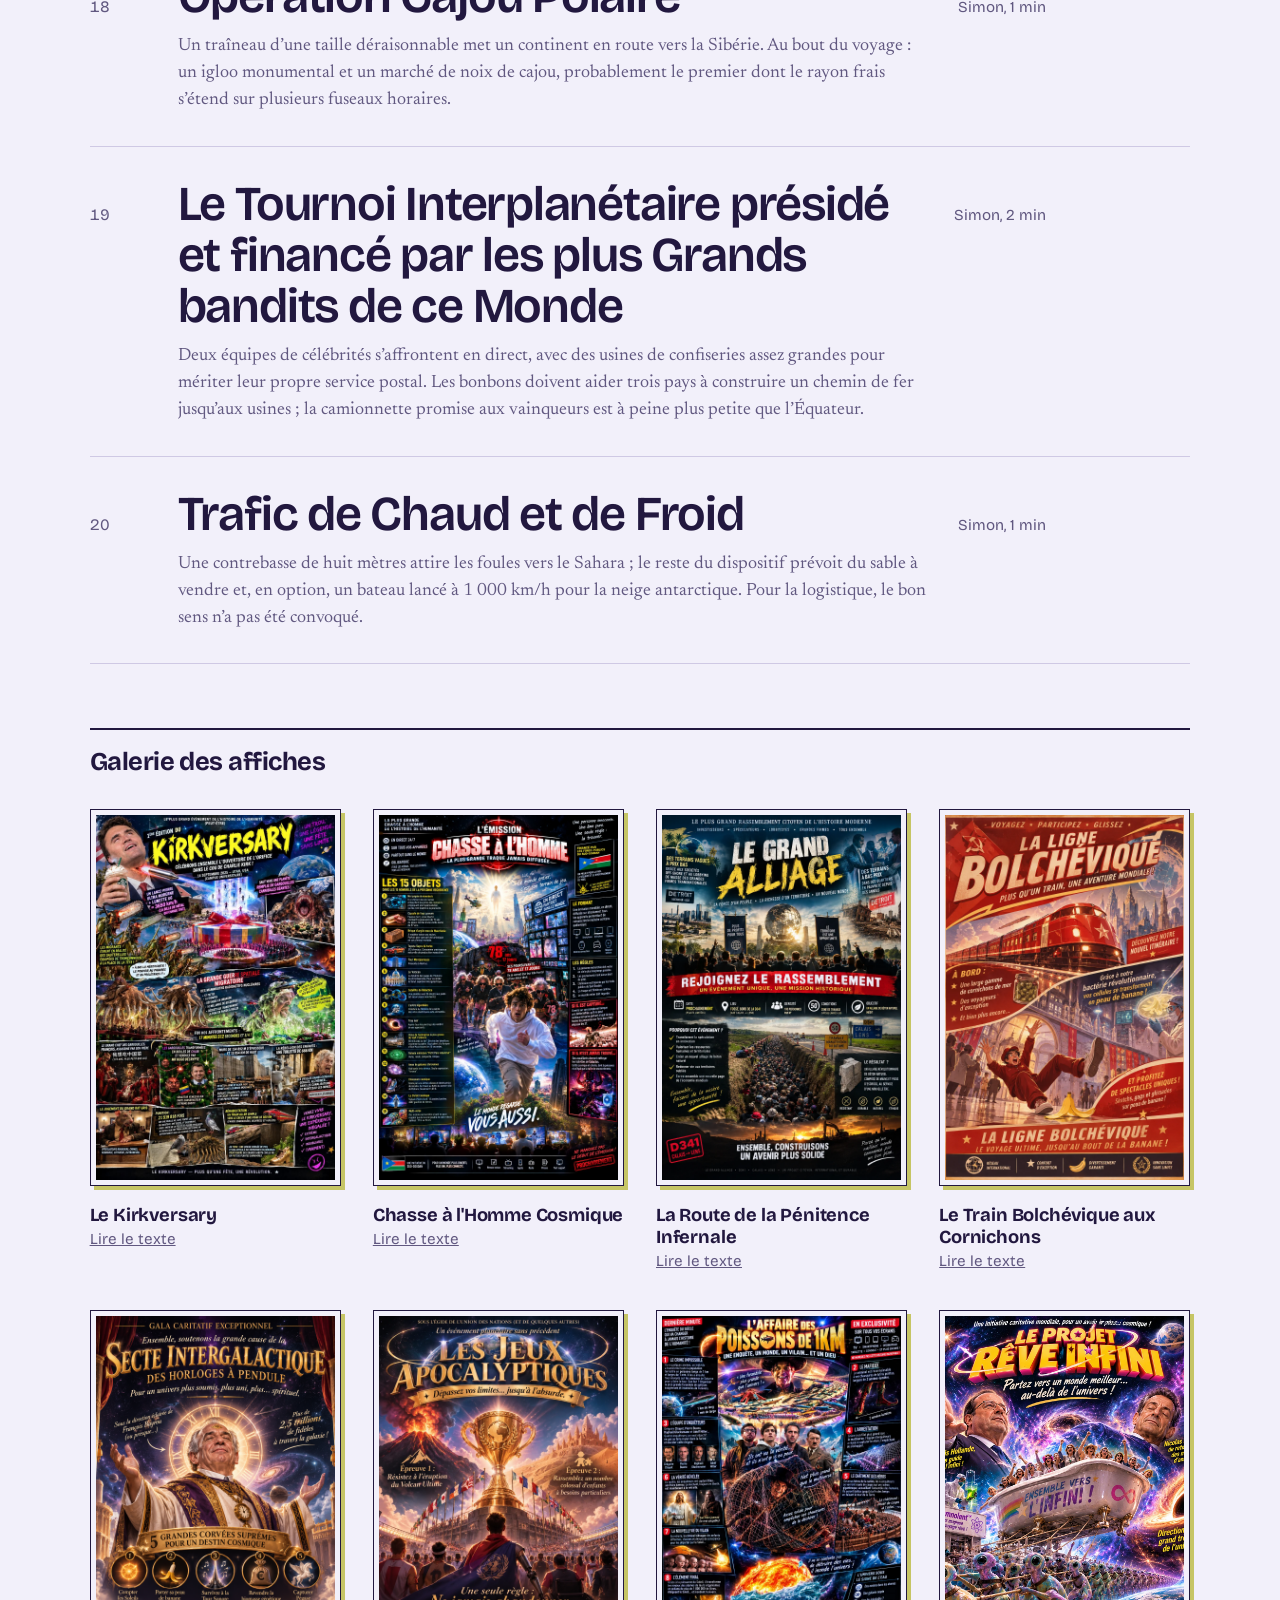
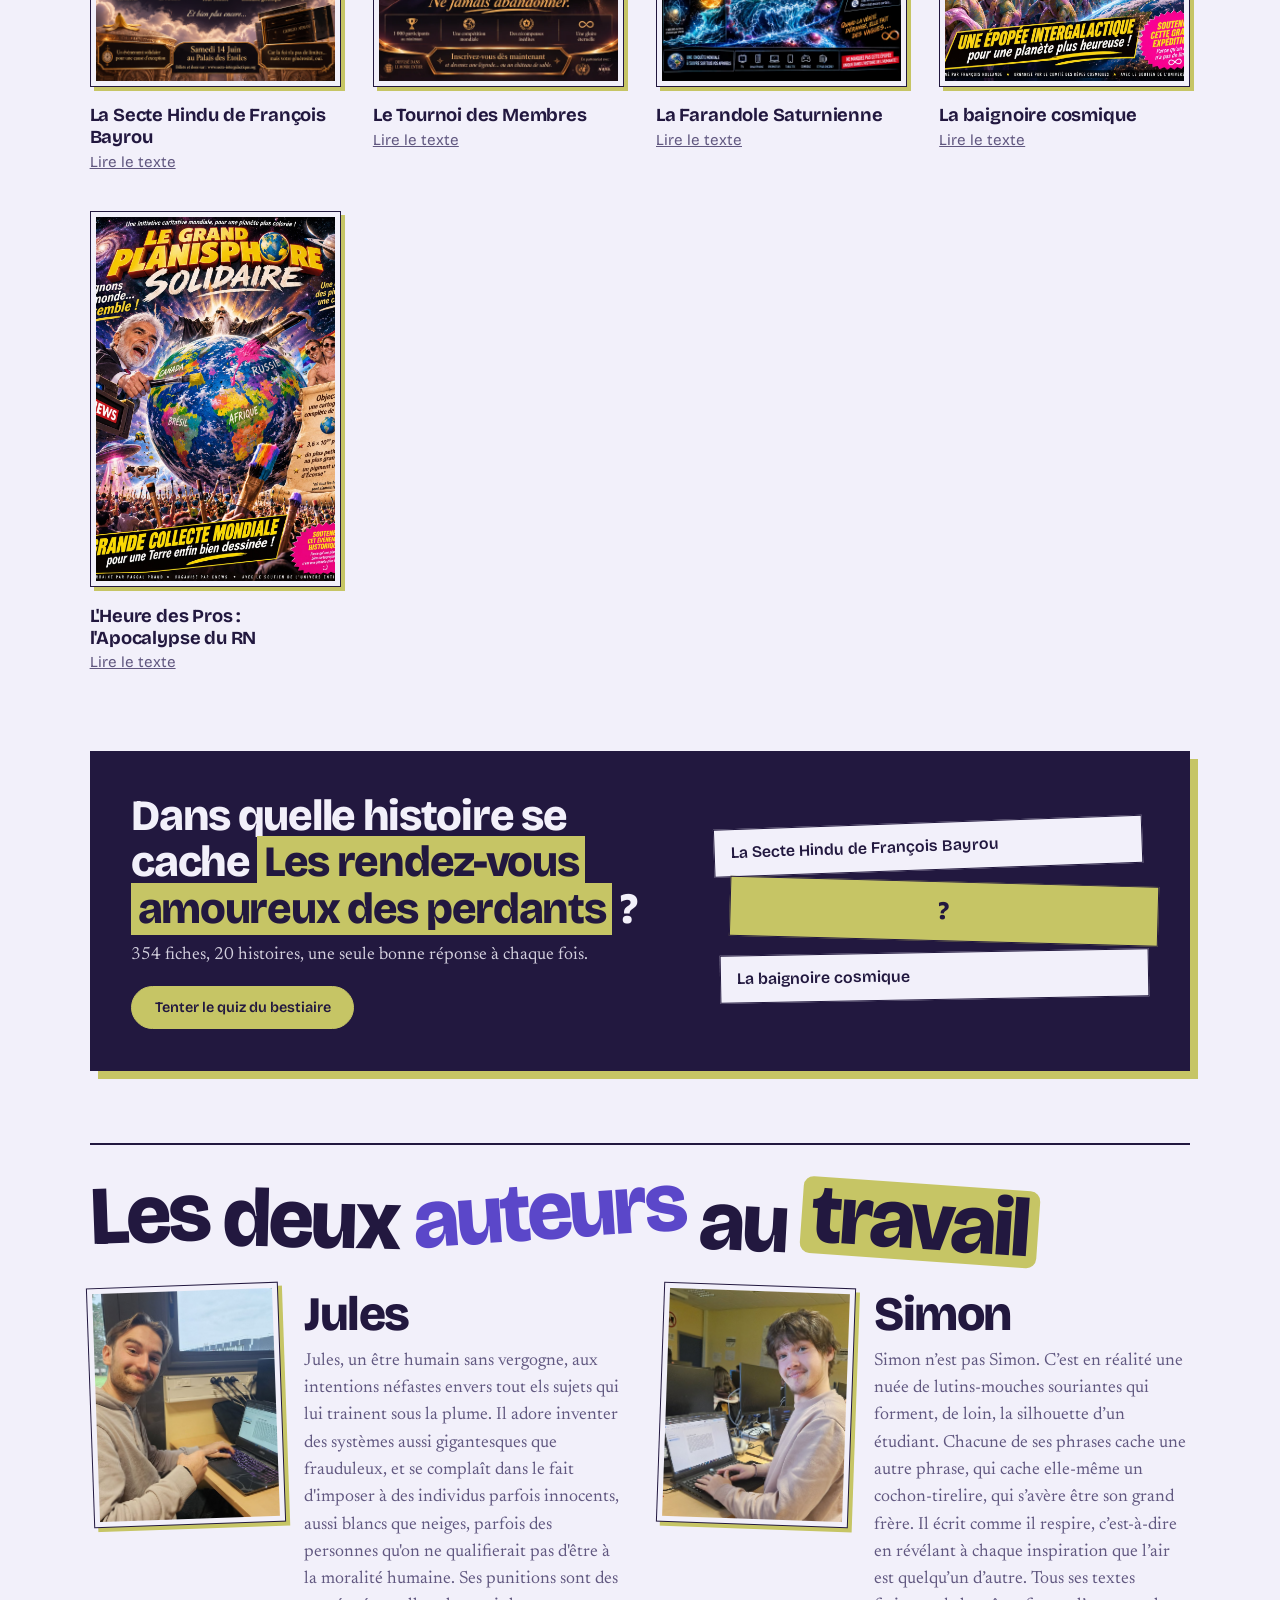
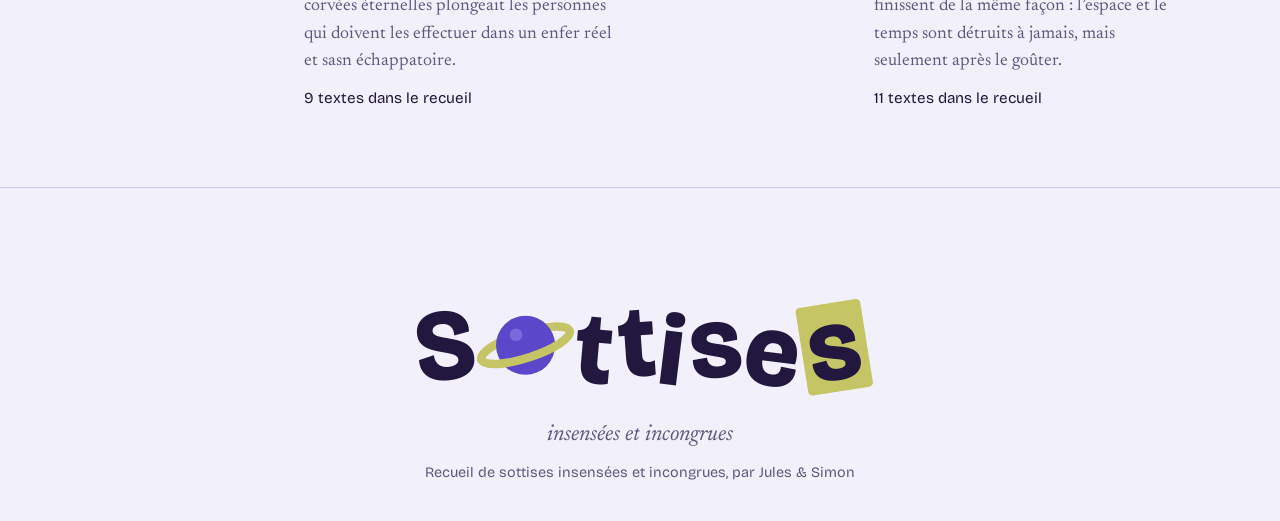
==== commit 0be5a2db: "modifs" ====
--- a/index.html
+++ b/index.html
@@ -47,7 +47,7 @@
             class="mot">insensées</span><span class="mot">et</span><span class="mot">incongrues</span>
         </h1>
         <p class="chapeau">Des textes longs, démesurés et parfaitement inutiles, écrits à quatre mains par Jules et
-          Simon. Choisissez-en un, installez-vous, et ne cherchez pas de logique.</p>
+          Simon. Choisis ton histoire, installe-toi, et ne cherche surtout pas de logique.</p>
       </div>
 
       <div class="reprendre" id="reprendre" hidden></div>
@@ -75,9 +75,9 @@
 
       <section class="encart-quiz" id="encart-quiz" aria-labelledby="eq-titre">
         <div class="eq-texte">
-          <h2 class="eq-titre" id="eq-titre">Saurez-vous retrouver où se cache <span class="eq-fiche" id="eq-fiche">…</span> ?</h2>
+          <h2 class="eq-titre" id="eq-titre">Dans quelle histoire se cache <span class="eq-fiche" id="eq-fiche">…</span> ?</h2>
           <p class="eq-nb" id="eq-nb"></p>
-          <a class="outil plein eq-bouton" href="quiz.html">Lancer le quiz du bestiaire</a>
+          <a class="outil plein eq-bouton" href="quiz.html">Tenter le quiz du bestiaire</a>
         </div>
         <div class="eq-cartes" id="eq-cartes" aria-hidden="true"></div>
       </section>
@@ -100,7 +100,7 @@
         <div class="l-ecoute" id="l-ecoute" hidden>
           <button type="button" class="outil plein" id="ecouter">▶ Écouter le texte</button>
           <button type="button" class="outil" id="stop-ecoute" hidden>Arrêter</button>
-          <span class="l-ecoute-aide">Lu par la voix de synthèse de votre navigateur.</span>
+          <span class="l-ecoute-aide">Lu par la voix de synthèse de ton navigateur.</span>
         </div>
         <div class="l-reprise" id="l-reprise" hidden></div>
         <div class="affiche-texte" id="l-affiche" hidden></div>
@@ -117,8 +117,8 @@
         <h1 class="titre-hero titre-bestiaire" aria-label="Le bestiaire des sottises">
           <span class="mot">Le</span><span class="mot">bestiaire</span><span class="mot">des</span><span class="mot">sottises</span>
         </h1>
-        <p class="chapeau">Des personnages aux substances improbables, tous les lieux, créatures, objets, groupes et détails des textes sont réunis ici. Les mots soulignés mènent à leur fiche.</p>
-        <p class="lien-quiz"><a class="outil plein" href="quiz.html">Tester ses connaissances avec le quiz</a></p>
+        <p class="chapeau">Personnages, lieux, créatures, objets, groupes et détails farfelus : tout ce qui se promène dans les textes a sa fiche ici. Les mots soulignés t’y conduisent.</p>
+        <p class="lien-quiz"><a class="outil plein" href="quiz.html">Jouer au quiz du bestiaire</a></p>
       </div>
       <div class="recherche recherche-bestiaire">
         <label for="recherche-bestiaire">Chercher dans le bestiaire</label>
--- a/style.css
+++ b/style.css
@@ -930,8 +930,11 @@
 .lien-quiz { margin: 1.5rem 0 0; }
 .lien-quiz .outil { display: inline-flex; padding: .6rem 1.2rem; text-decoration: none; }
 .titre-quiz .mot { animation: none !important; }
-.titre-quiz .mot:nth-child(2) { transform: rotate(4deg) translateY(.05em); background: var(--moutarde); color: #22183F; padding: 0 .12em; border-radius: .12em; }
+.titre-quiz { font-size: clamp(2.7rem, 7.6vw, 6.5rem); }
+.titre-quiz .mot:nth-child(3), .titre-quiz .mot:nth-child(6) { background: transparent; color: var(--encre); padding: 0; }
 .titre-quiz .mot:nth-child(4) { transform: rotate(-2deg); color: var(--violet); }
+.titre-quiz .mot:nth-child(7) { transform: rotate(3deg); background: var(--moutarde); color: #22183F; padding: 0 .12em; border-radius: .12em; }
+.sur-titre-quiz { margin: 0 0 .8rem; color: var(--violet); font-size: .95rem; font-weight: 800; letter-spacing: .08em; text-transform: uppercase; }
 
 .quiz {
   max-width: 52rem; margin: 0 0 5rem; padding: clamp(1.3rem, 3vw, 2.2rem);
@@ -986,8 +989,9 @@
 /* ---------- Page quiz.html ---------- */
 .page-quiz .quiz { margin-bottom: 4rem; }
 .q-accueil-titre { font-size: clamp(1.6rem, 3.5vw, 2.3rem); letter-spacing: -.025em; margin: 0 0 .4rem; }
-.q-modes { display: grid; grid-template-columns: repeat(3, 1fr); gap: 1rem; margin: 1.6rem 0 1.4rem; }
-@media (max-width: 720px) { .q-modes { grid-template-columns: 1fr; } }
+.q-modes { display: grid; grid-template-columns: repeat(4, minmax(0, 1fr)); gap: 1rem; margin: 1.6rem 0 1.4rem; }
+@media (max-width: 900px) { .q-modes { grid-template-columns: repeat(2, minmax(0, 1fr)); } }
+@media (max-width: 560px) { .q-modes { grid-template-columns: 1fr; } }
 .q-mode {
   font: inherit; color: var(--encre); text-align: left; cursor: pointer;
   display: flex; flex-direction: column; gap: .25rem; padding: 1.1rem 1.2rem 1.2rem;
@@ -997,6 +1001,8 @@
 @media (prefers-reduced-motion: no-preference) { .q-mode { transition: transform .12s, box-shadow .12s, background .12s; } }
 .q-mode:nth-child(2) { box-shadow: 5px 5px 0 var(--moutarde); }
 .q-mode:nth-child(2):hover { box-shadow: 5px 5px 0 var(--violet); }
+.q-mode[data-mode="champion"] { border-color: var(--violet); box-shadow: 5px 5px 0 var(--violet); }
+.q-mode[data-mode="champion"]:hover { box-shadow: 5px 5px 0 var(--moutarde); }
 .q-mode-nb { font-size: 3.4rem; font-weight: 800; letter-spacing: -.05em; line-height: 1; color: var(--violet); }
 .q-mode:nth-child(3) .q-mode-nb { transform: rotate(-4deg); transform-origin: left bottom; display: inline-block; }
 .q-mode-nom { font-size: 1.35rem; font-weight: 800; letter-spacing: -.02em; }
@@ -1014,6 +1020,7 @@
 .q-recap { list-style: none; padding: 0; margin: 0; }
 .q-recap li { display: flex; flex-wrap: wrap; align-items: baseline; gap: .2rem .6rem; padding: .6rem 0; border-bottom: 1px solid var(--trait); }
 .q-recap-signe { font-weight: 800; width: 1.2rem; }
+.q-recap-question { flex: 1 1 100%; font-weight: 600; }
 .q-recap .juste .q-recap-signe { color: var(--encre); }
 .q-recap .faux .q-recap-signe { color: var(--violet); }
 .q-recap a { color: var(--encre); font-weight: 600; }
@@ -1044,3 +1051,11 @@
 .eq-carte.mystere { background: var(--moutarde); color: #22183F; font-size: 1.6rem; font-weight: 800; text-align: center; }
 [data-theme="nuit"] .eq-carte { background: var(--papier); }
 @media (max-width: 720px) { .encart-quiz { grid-template-columns: 1fr; } }
+
+/* Page du quiz : tout au centre */
+.page-quiz .hero { max-width: 56rem; margin-left: auto; margin-right: auto; text-align: center; }
+.page-quiz .hero .chapeau { margin-left: auto; margin-right: auto; }
+.page-quiz .quiz { max-width: none; margin-left: auto; margin-right: auto; }
+.page-quiz .q-accueil { text-align: center; }
+.page-quiz .q-accueil .q-description { margin-left: auto; margin-right: auto; }
+.page-quiz .q-mode { text-align: left; }
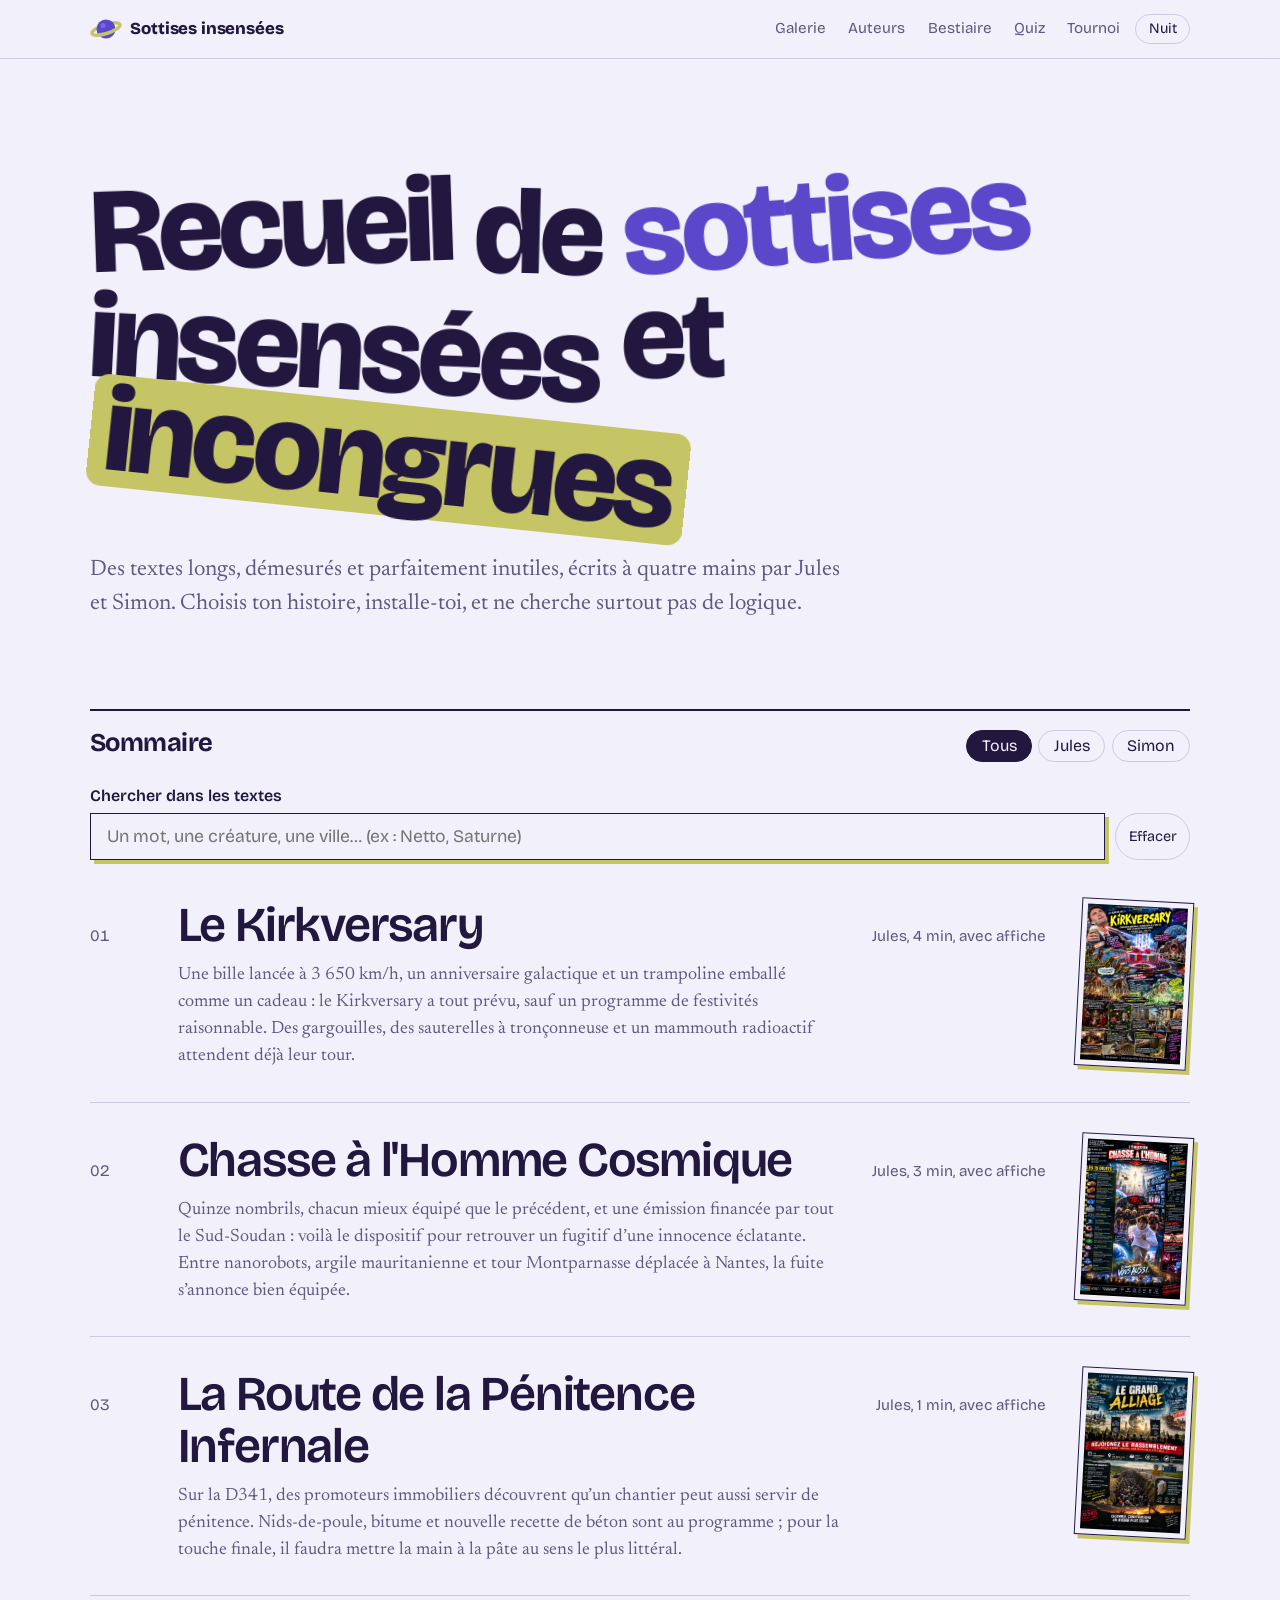
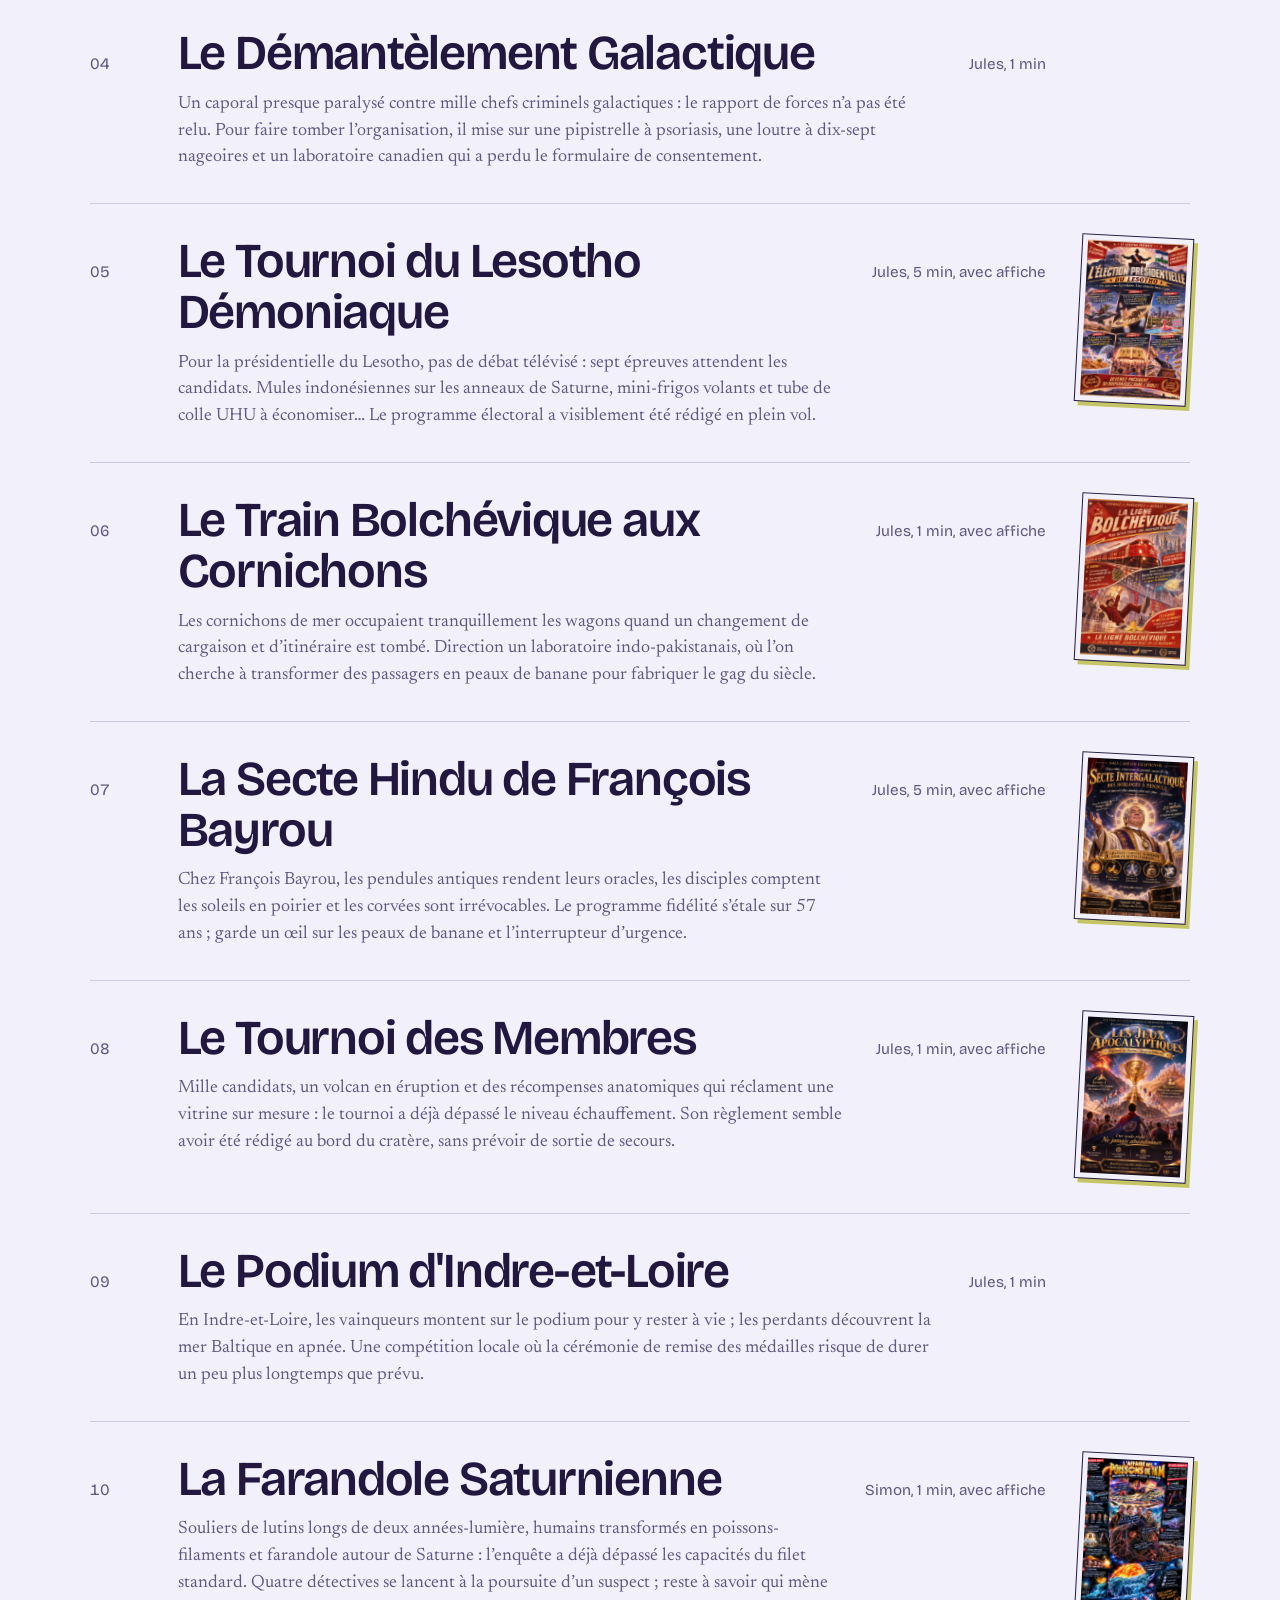
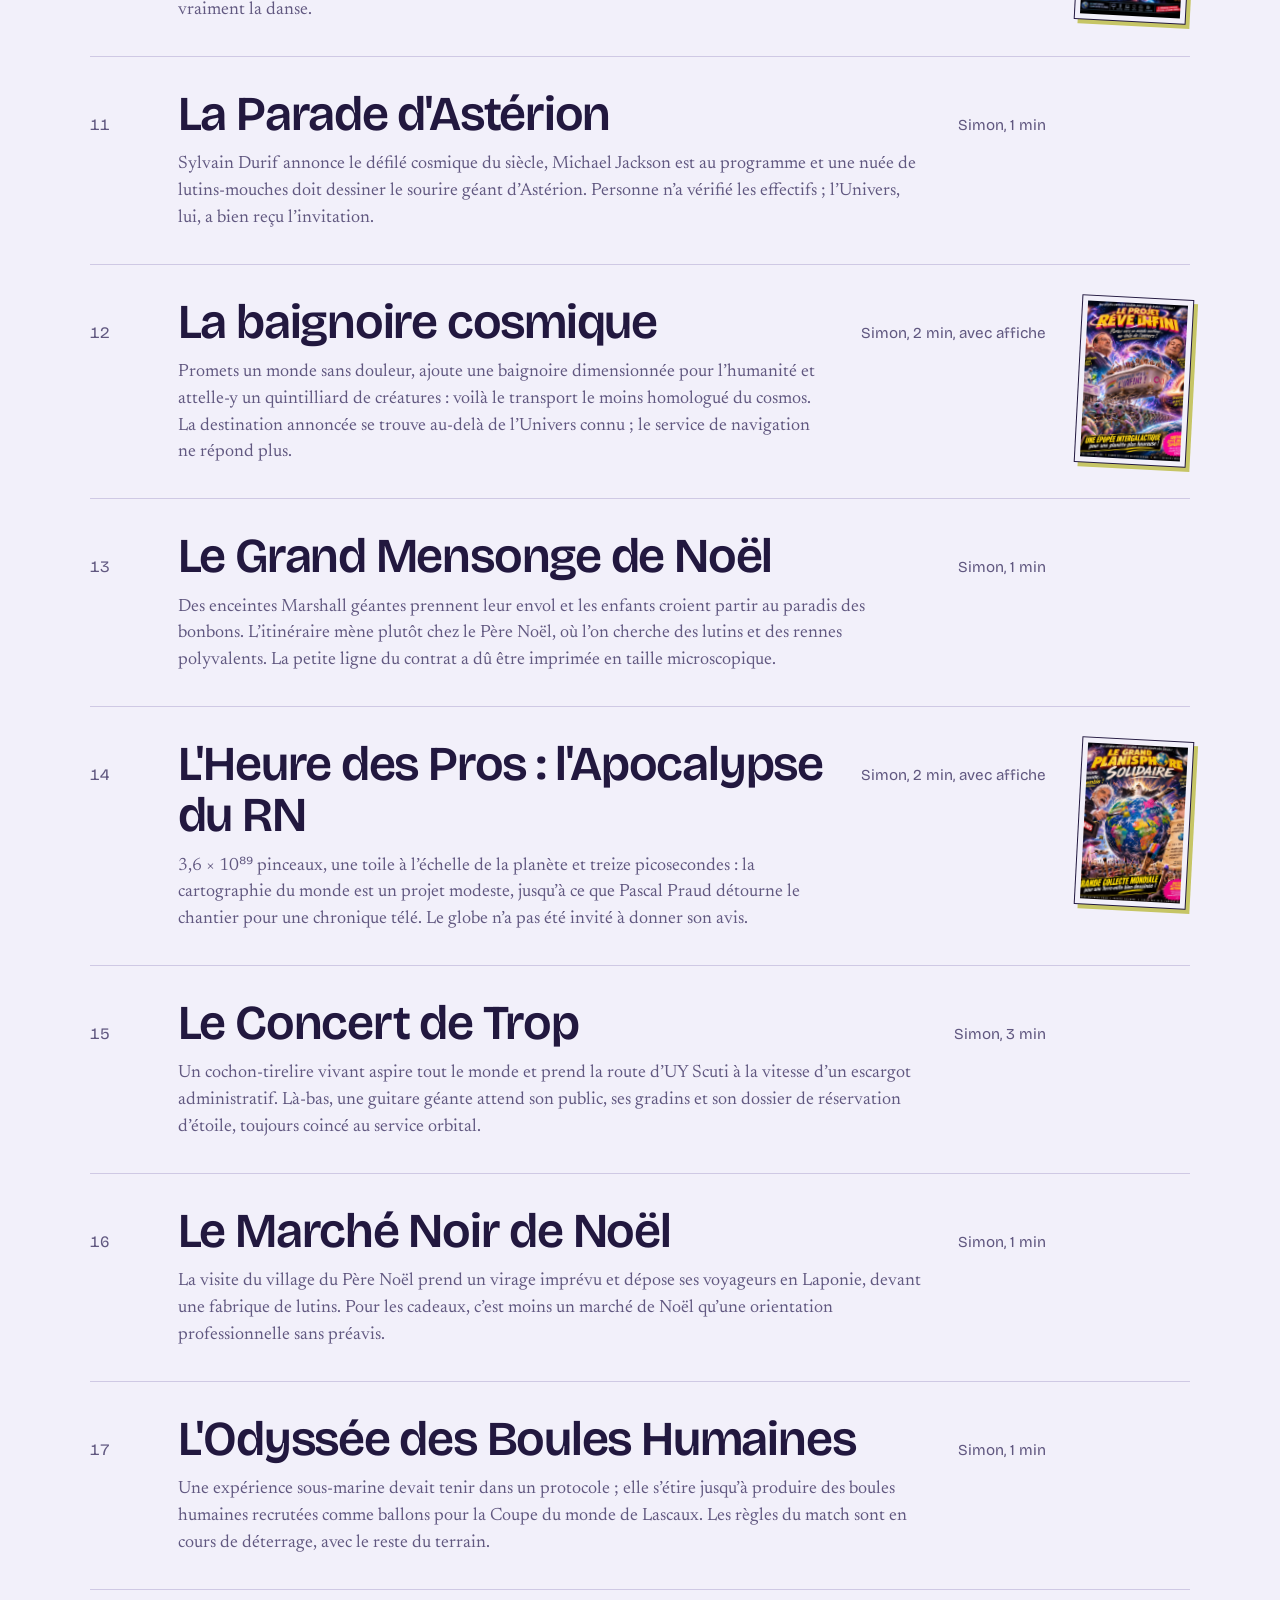
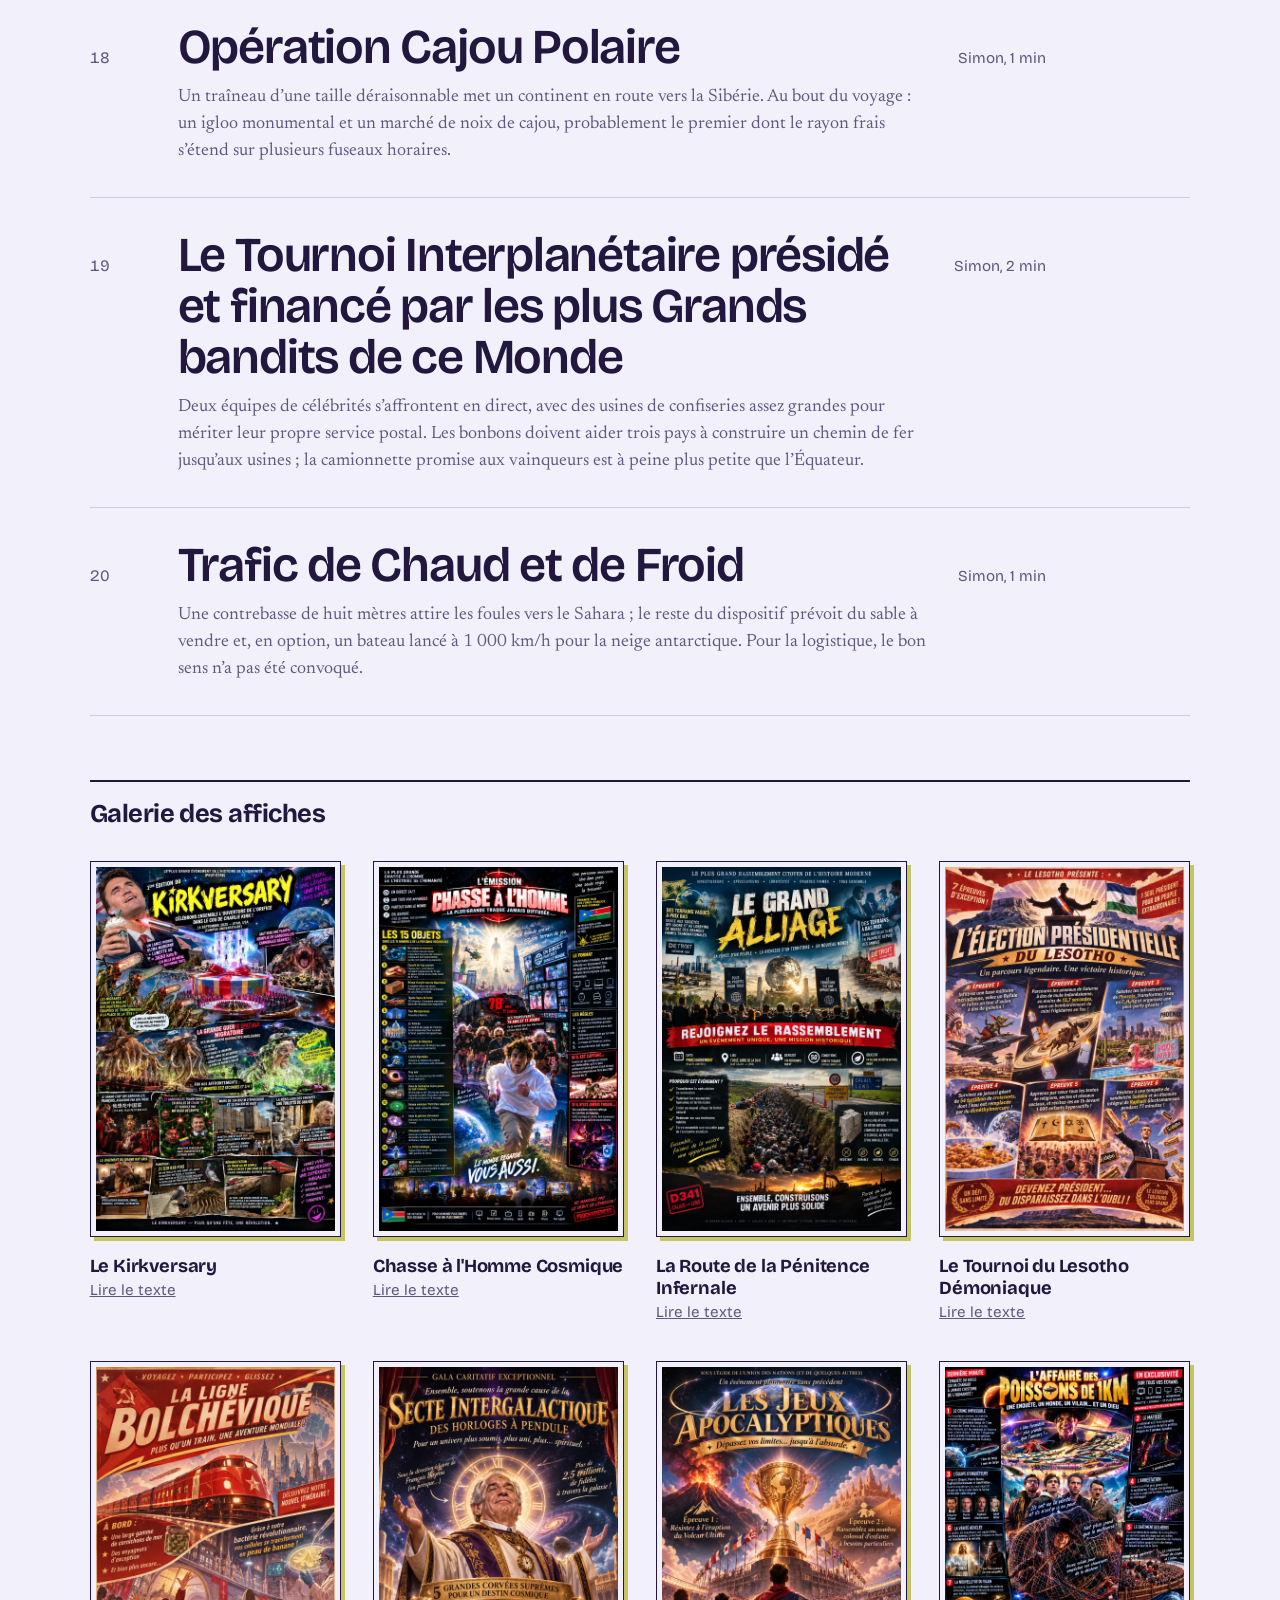
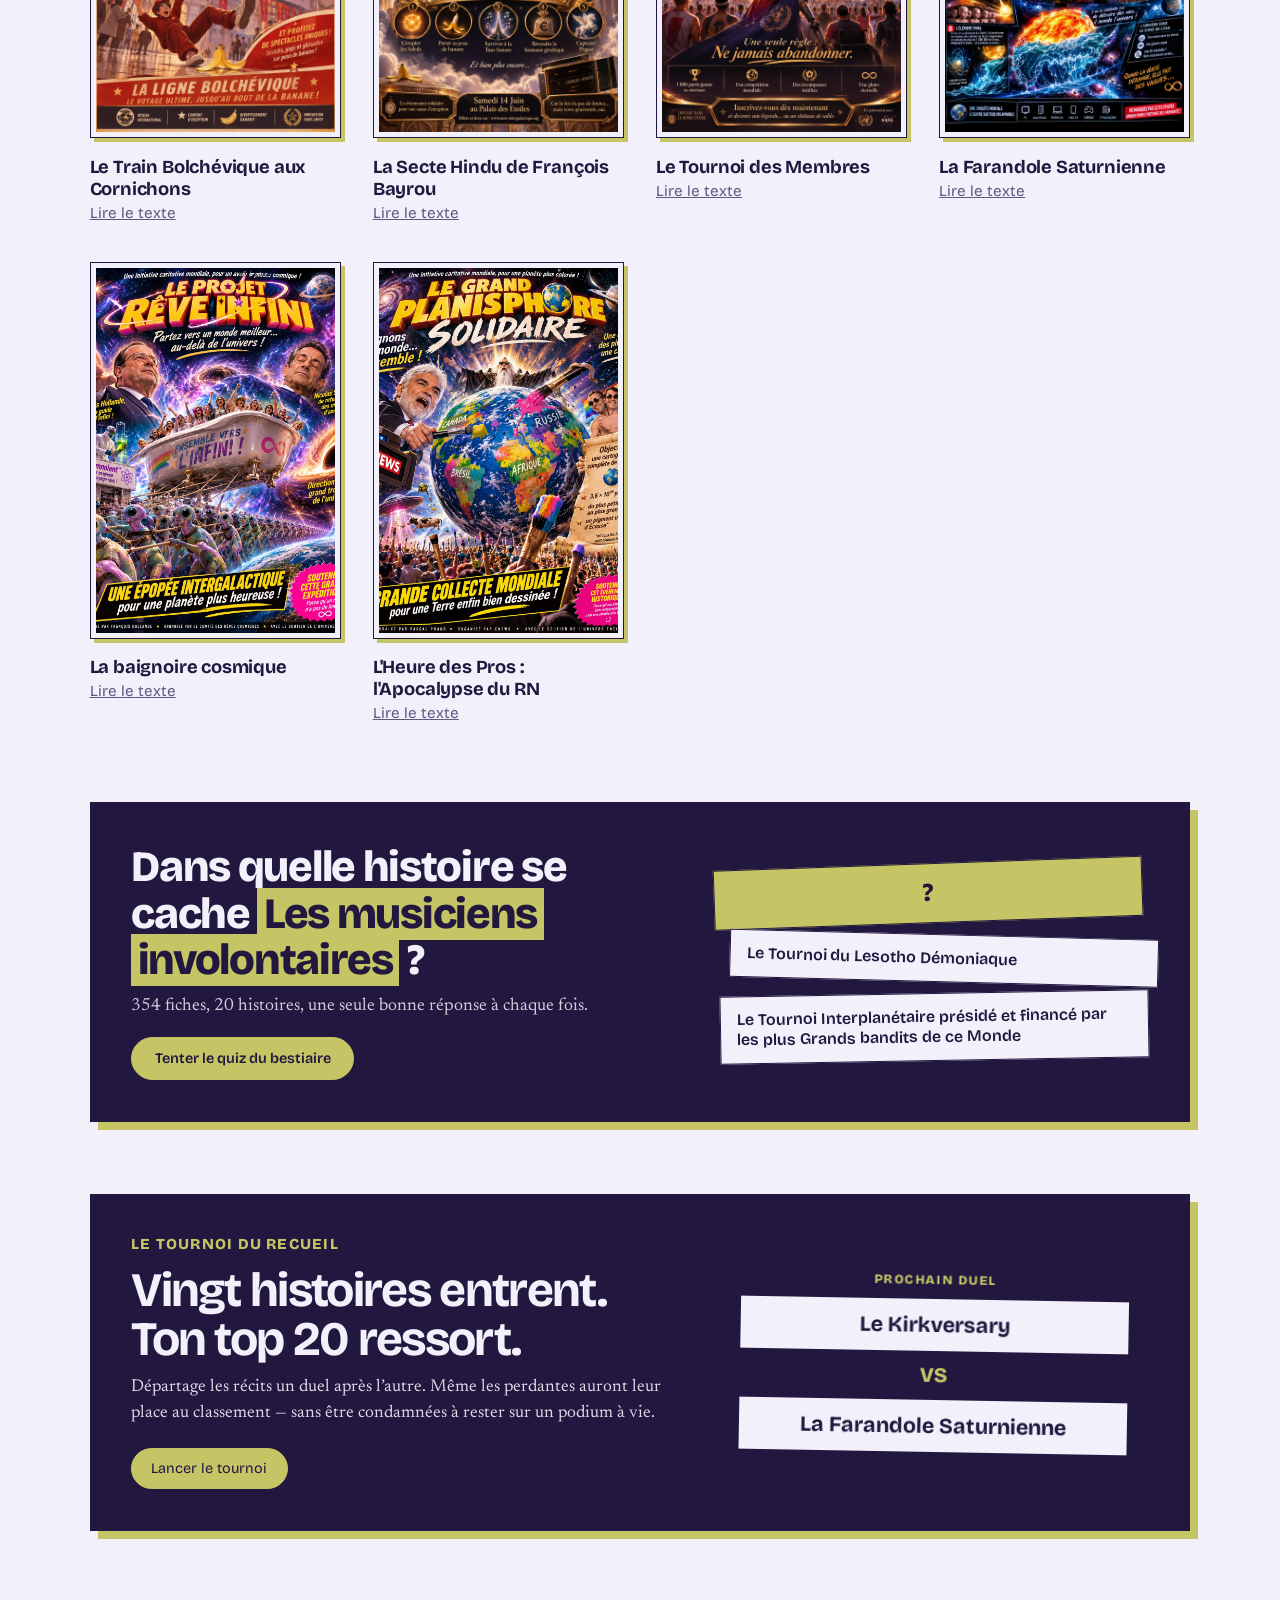
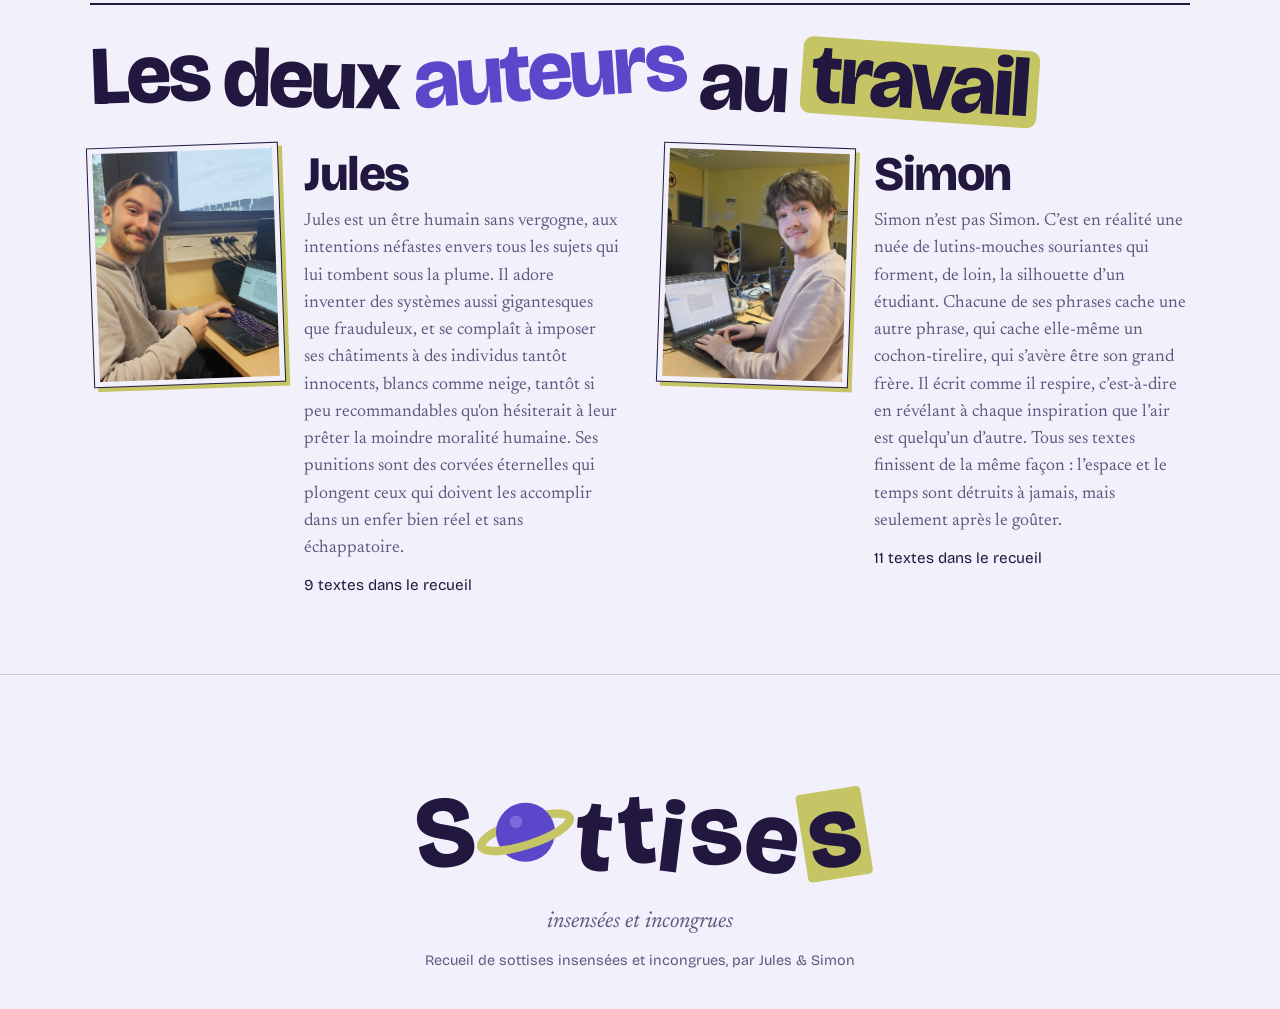
==== commit 3015e8be: "modifs" ====
--- a/index.html
+++ b/index.html
@@ -31,6 +31,7 @@
       <a class="nav-accueil" id="nav-auteurs" href="#auteurs">Auteurs</a>
       <a class="nav-accueil" id="nav-bestiaire" href="#bestiaire">Bestiaire</a>
       <a class="nav-accueil" id="nav-quiz" href="quiz.html">Quiz</a>
+      <a class="nav-accueil" id="nav-tournoi" href="tournoi.html">Tournoi</a>
       <a class="outil" id="retour-barre" href="#accueil" hidden>Sommaire</a>
       <button class="outil" id="taille" type="button" hidden aria-label="Changer la taille du texte">Aa</button>
       <button class="outil" id="theme" type="button" aria-label="Passer en mode nuit">Nuit</button>
@@ -80,6 +81,21 @@
           <a class="outil plein eq-bouton" href="quiz.html">Tenter le quiz du bestiaire</a>
         </div>
         <div class="eq-cartes" id="eq-cartes" aria-hidden="true"></div>
+      </section>
+
+      <section class="encart-tournoi" aria-labelledby="et-titre">
+        <div class="et-texte">
+          <p class="sur-titre-quiz">Le tournoi du recueil</p>
+          <h2 id="et-titre">Vingt histoires entrent. Ton top 20 ressort.</h2>
+          <p>Départage les récits un duel après l’autre. Même les perdantes auront leur place au classement — sans être condamnées à rester sur un podium à vie.</p>
+          <a class="outil plein et-bouton" href="tournoi.html">Lancer le tournoi</a>
+        </div>
+        <div class="et-duel" aria-hidden="true">
+          <span class="et-legende">PROCHAIN DUEL</span>
+          <strong>Le Kirkversary</strong>
+          <span class="et-vs">VS</span>
+          <strong>La Farandole Saturnienne</strong>
+        </div>
       </section>
 
       <div id="auteurs">
--- a/style.css
+++ b/style.css
@@ -1059,3 +1059,225 @@
 .page-quiz .q-accueil { text-align: center; }
 .page-quiz .q-accueil .q-description { margin-left: auto; margin-right: auto; }
 .page-quiz .q-mode { text-align: left; }
+
+/* ---------- Tournoi des histoires ---------- */
+.encart-tournoi {
+  display: grid;
+  grid-template-columns: 1.3fr 1fr;
+  gap: 2rem;
+  align-items: center;
+  margin: 1rem 0 4.5rem;
+  padding: clamp(1.4rem, 4vw, 2.6rem);
+  background: var(--encre);
+  color: var(--papier);
+  box-shadow: 8px 8px 0 var(--moutarde);
+}
+[data-theme="nuit"] .encart-tournoi { background: var(--papier-2); color: var(--encre); }
+.et-texte .sur-titre-quiz { color: var(--moutarde); }
+.et-texte h2 {
+  max-width: 16ch;
+  margin: 0 0 .7rem;
+  font-size: clamp(1.8rem, 4vw, 3rem);
+  line-height: 1.02;
+  letter-spacing: -.035em;
+}
+.et-texte p:not(.sur-titre-quiz) {
+  max-width: 42rem;
+  margin: 0 0 1.3rem;
+  font-family: var(--lecture);
+  font-size: 1.08rem;
+  line-height: 1.5;
+  opacity: .9;
+}
+.et-bouton {
+  display: inline-flex;
+  padding: .7rem 1.2rem;
+  text-decoration: none;
+  background: var(--moutarde) !important;
+  color: #22183F !important;
+  border-color: var(--moutarde) !important;
+}
+.et-bouton:hover { background: var(--papier) !important; border-color: var(--papier) !important; }
+.et-duel {
+  display: grid;
+  justify-items: center;
+  gap: .7rem;
+  padding: 1.2rem;
+  transform: rotate(1deg);
+}
+.et-duel strong {
+  width: 100%;
+  padding: .8rem 1rem;
+  border: 1.5px solid var(--encre);
+  background: var(--papier);
+  color: var(--encre);
+  text-align: center;
+  font-size: clamp(1rem, 2.2vw, 1.35rem);
+}
+.et-legende { color: var(--moutarde); font-size: .8rem; font-weight: 800; letter-spacing: .12em; }
+.et-vs { color: var(--moutarde); font-size: 1.3rem; font-weight: 800; }
+
+.page-tournoi .hero { max-width: 64rem; margin-left: auto; margin-right: auto; text-align: center; }
+.page-tournoi .hero .chapeau { max-width: 44rem; margin-left: auto; margin-right: auto; }
+.titre-tournoi .mot { animation: none !important; }
+.titre-tournoi .mot:nth-child(1),
+.titre-tournoi .mot:nth-child(3) { color: var(--gris); transform: none; font-size: .72em; }
+.titre-tournoi .mot:nth-child(2) { color: var(--violet); transform: rotate(-2deg); }
+.titre-tournoi .mot:nth-child(4) {
+  padding: 0 .12em;
+  border-radius: .12em;
+  background: var(--moutarde);
+  color: #22183F;
+  transform: rotate(1deg);
+}
+.tournoi {
+  max-width: 76rem;
+  margin: 0 auto 5rem;
+  padding: clamp(1.2rem, 4vw, 3rem);
+  border: 1.5px solid var(--encre);
+  background: var(--papier);
+  box-shadow: 8px 8px 0 var(--moutarde);
+}
+.tournoi-accueil { max-width: 54rem; margin: 0 auto; text-align: center; }
+.tournoi-accueil h2,
+.tournoi-finale h2 { margin: 0 0 .7rem; font-size: clamp(1.7rem, 4vw, 2.8rem); letter-spacing: -.03em; }
+.tournoi-accueil p,
+.tournoi-finale-intro { color: var(--gris); font-family: var(--lecture); font-size: 1.12rem; line-height: 1.55; }
+.tournoi-nombre { margin: 0 0 .5rem; color: var(--violet); font-size: clamp(3.5rem, 12vw, 6rem); font-weight: 800; line-height: 1; letter-spacing: -.06em; }
+.tournoi-actions { display: flex; flex-wrap: wrap; justify-content: center; align-items: center; gap: .7rem; margin: 1.5rem 0 0; }
+.tournoi-actions .outil { padding: .65rem 1.1rem; }
+.tournoi-aide { margin: 1.2rem 0 0; color: var(--gris); font-size: .95rem; }
+.tournoi-annonce { min-height: 1.5em; margin: 0 auto 1rem; max-width: 76rem; color: var(--gris); font-size: .95rem; }
+.tournoi-entete { display: flex; flex-wrap: wrap; justify-content: space-between; gap: .5rem 1rem; color: var(--gris); font-size: .95rem; }
+.tournoi-entete strong { color: var(--encre); }
+.tournoi-progression {
+  height: .5rem;
+  margin: .7rem 0 1.7rem;
+  overflow: hidden;
+  background: var(--papier-2);
+}
+.tournoi-progression span { display: block; height: 100%; background: var(--moutarde); }
+.tournoi-question { margin: 0 0 1.3rem; text-align: center; }
+.tournoi-question h2 { margin: 0 0 .4rem; font-size: clamp(1.5rem, 3.5vw, 2.5rem); line-height: 1.1; letter-spacing: -.03em; }
+.tournoi-question p { margin: 0; color: var(--gris); font-family: var(--lecture); }
+.tournoi-duel { display: grid; grid-template-columns: minmax(0, 1fr) auto minmax(0, 1fr); align-items: stretch; gap: 1rem; }
+.tournoi-carte { display: flex; flex-direction: column; min-width: 0; }
+.tournoi-choix {
+  display: flex;
+  flex: 1;
+  flex-direction: column;
+  align-items: flex-start;
+  gap: .75rem;
+  width: 100%;
+  min-height: 17rem;
+  padding: clamp(1.1rem, 3vw, 1.8rem);
+  border: 1.5px solid var(--encre);
+  background: var(--papier);
+  color: var(--encre);
+  text-align: left;
+  cursor: pointer;
+}
+.tournoi-choix:hover { background: var(--papier-2); box-shadow: 5px 5px 0 var(--violet); transform: translate(-2px, -2px); }
+@media (prefers-reduced-motion: no-preference) { .tournoi-choix { transition: transform .12s, box-shadow .12s, background .12s; } }
+.tournoi-auteur { color: var(--violet); font-size: .85rem; font-weight: 800; letter-spacing: .08em; text-transform: uppercase; }
+.tournoi-titre-carte { font-size: clamp(1.3rem, 2.5vw, 2rem); font-weight: 800; line-height: 1.05; letter-spacing: -.03em; }
+.tournoi-resume { color: var(--gris); font-family: var(--lecture); font-size: 1.08rem; line-height: 1.5; }
+.tournoi-choix-libelle { margin-top: auto; padding-top: .7rem; color: var(--encre); font-size: .95rem; font-weight: 800; text-decoration: underline; text-decoration-color: var(--moutarde); text-decoration-thickness: .18em; text-underline-offset: .2em; }
+.tournoi-relire { align-self: flex-start; margin: .75rem .15rem 0; color: var(--gris); font-size: .9rem; text-decoration-color: var(--moutarde); text-underline-offset: .2em; }
+.tournoi-relire:hover { color: var(--violet); }
+.tournoi-vs { align-self: center; color: var(--violet); font-size: 1.2rem; font-weight: 800; }
+.tournoi-reinitialiser { margin: 2rem 0 0; }
+.tournoi-reinitialiser button { color: var(--gris); }
+.tournoi-finale { text-align: center; }
+.tournoi-vainqueur {
+  display: inline-block;
+  margin: .4rem 0 1rem;
+  padding: .3rem .5rem;
+  background: var(--moutarde);
+  color: #22183F;
+  font-size: clamp(1.5rem, 4vw, 2.5rem);
+  font-weight: 800;
+  line-height: 1.08;
+  transform: rotate(-1deg);
+}
+.tournoi-finale-intro { margin: 0 auto 1.7rem; max-width: 46rem; }
+.tournoi-classement { max-width: 68rem; margin: 2rem auto 0; padding: 0; list-style: none; text-align: left; }
+.tournoi-ligne {
+  display: grid;
+  grid-template-columns: 3.5rem minmax(0, 1fr) auto;
+  align-items: start;
+  gap: .8rem 1rem;
+  padding: 1rem .8rem;
+  border-bottom: 1px solid var(--trait);
+}
+.tournoi-ligne:nth-child(-n+3) { background: color-mix(in srgb, var(--moutarde) 16%, var(--papier)); }
+.tournoi-rang { color: var(--violet); font-size: 1.25rem; font-weight: 800; }
+.tournoi-resultat-titre { display: block; margin: 0 0 .25rem; font-size: 1.1rem; font-weight: 800; }
+.tournoi-resultat-auteur { margin-left: .4rem; color: var(--gris); font-size: .85rem; font-weight: 400; }
+.tournoi-resultat-resume { margin: 0; color: var(--gris); font-family: var(--lecture); line-height: 1.45; }
+.tournoi-lire { color: var(--encre); text-decoration-color: var(--moutarde); text-underline-offset: .2em; }
+.tournoi-lire:hover { color: var(--violet); }
+@media (max-width: 760px) {
+  .encart-tournoi { grid-template-columns: 1fr; }
+  .et-duel { max-width: 30rem; width: 100%; margin: 0 auto; }
+}
+@media (max-width: 640px) {
+  .tournoi-duel { grid-template-columns: 1fr; }
+  .tournoi-vs { justify-self: center; }
+  .tournoi-choix { min-height: 0; }
+  .tournoi-ligne { grid-template-columns: 2.3rem minmax(0, 1fr); gap: .5rem .7rem; padding: .85rem .2rem; }
+  .tournoi-lire { grid-column: 2; }
+}
+
+/* =========================================================
+   QUESTIONS POUR UN CHAMPION (champion.js)
+   ========================================================= */
+.c-intro .q-accueil-titre, .c-qualifie .q-accueil-titre { margin-bottom: .8rem; }
+.c-manches { text-align: left; max-width: 44rem; margin: 1.2rem auto; padding-left: 1.4rem; font-family: var(--lecture); font-size: 1.08rem; line-height: 1.6; }
+.c-manches li { margin-bottom: .7rem; }
+.c-manches strong { font-family: var(--display); }
+.c-option { display: block; max-width: 44rem; margin: 0 auto 1.4rem; text-align: left; cursor: pointer; }
+.c-option input { accent-color: var(--violet); width: 1.05rem; height: 1.05rem; vertical-align: -.15em; margin-right: .4rem; }
+.c-option span { display: block; color: var(--gris); font-size: .92rem; margin: .2rem 0 0 1.5rem; }
+.c-actions-intro { justify-content: center; }
+.c-actions-intro .outil { margin-left: 0; }
+
+.c-plateau { display: flex; flex-wrap: wrap; align-items: baseline; gap: .4rem 1.4rem; }
+.c-manche { font-weight: 800; font-size: 1.25rem; letter-spacing: -.02em; background: var(--encre); color: var(--papier); padding: .15rem .6rem; transform: rotate(-1.5deg); display: inline-block; }
+.c-compteur { font-size: 1.05rem; }
+.c-compteur strong { font-size: 1.6rem; font-weight: 800; color: var(--violet); }
+.c-question-n, .c-theme { color: var(--gris); margin-left: auto; }
+.c-theme { font-weight: 600; color: var(--violet); }
+.c-jauge-points { height: .55rem; background: var(--papier-2); margin: .8rem 0 1rem; overflow: hidden; }
+.c-jauge-points span { display: block; height: 100%; background: var(--violet); transition: width .4s ease; }
+
+.c-cases { display: flex; gap: .5rem; margin: .9rem 0 1rem; }
+.c-cases span { flex: 1; height: 1.1rem; border: 1.5px solid var(--encre); background: var(--papier); transition: background .2s; }
+.c-cases span.pleine { background: var(--moutarde); }
+@media (prefers-reduced-motion: no-preference) {
+  .c-cases.rate { animation: secousse .4s; }
+  @keyframes secousse { 20%, 60% { transform: translateX(-6px); } 40%, 80% { transform: translateX(6px); } }
+}
+
+.c-chrono { display: flex; align-items: center; gap: .8rem; margin: 0 0 1.2rem; }
+.c-chrono-piste { flex: 1; height: .7rem; background: var(--papier-2); border: 1px solid var(--trait); overflow: hidden; }
+.c-chrono-piste span { display: block; height: 100%; width: 100%; background: var(--moutarde); }
+.c-chrono-piste span.urgent { background: var(--violet); }
+.c-chrono-texte { font-weight: 800; font-variant-numeric: tabular-nums; min-width: 3rem; text-align: right; }
+
+.c-enonce { font-size: clamp(1.35rem, 3vw, 2rem); }
+.c-enonce strong { text-decoration: underline; text-decoration-color: var(--moutarde); text-decoration-thickness: .15em; }
+.c-indice { display: inline-block; font-size: .5em; font-weight: 600; color: var(--violet); vertical-align: middle; margin-left: .3rem; }
+.c-citation { font-size: 1.12rem; margin-bottom: 1.4rem; }
+.c-trou { display: inline-block; min-width: 4.5em; border-bottom: 3px solid var(--violet); color: var(--violet); font-style: normal; text-align: center; margin: 0 .15em; }
+.c-detail { font-size: .7em; font-weight: 600; color: var(--gris); margin-left: .3rem; }
+
+.c-themes { display: grid; grid-template-columns: 1fr 1fr; gap: 1rem; margin: 1.4rem 0 .4rem; }
+@media (max-width: 560px) { .c-themes { grid-template-columns: 1fr; } }
+.c-theme-choix { align-items: center; justify-content: center; min-height: 6rem; text-align: center !important; }
+.c-theme-choix .q-mode-nom { font-size: 1.5rem; }
+.q-mode[data-mode="champion"] .q-mode-nb { font-size: 2.6rem; }
+
+/* Affiche centrée dans la page de lecture */
+.affiche-texte { flex-direction: column; align-items: center; text-align: center; gap: .8rem; }
+.affiche-texte button { width: min(14rem, 60%); }
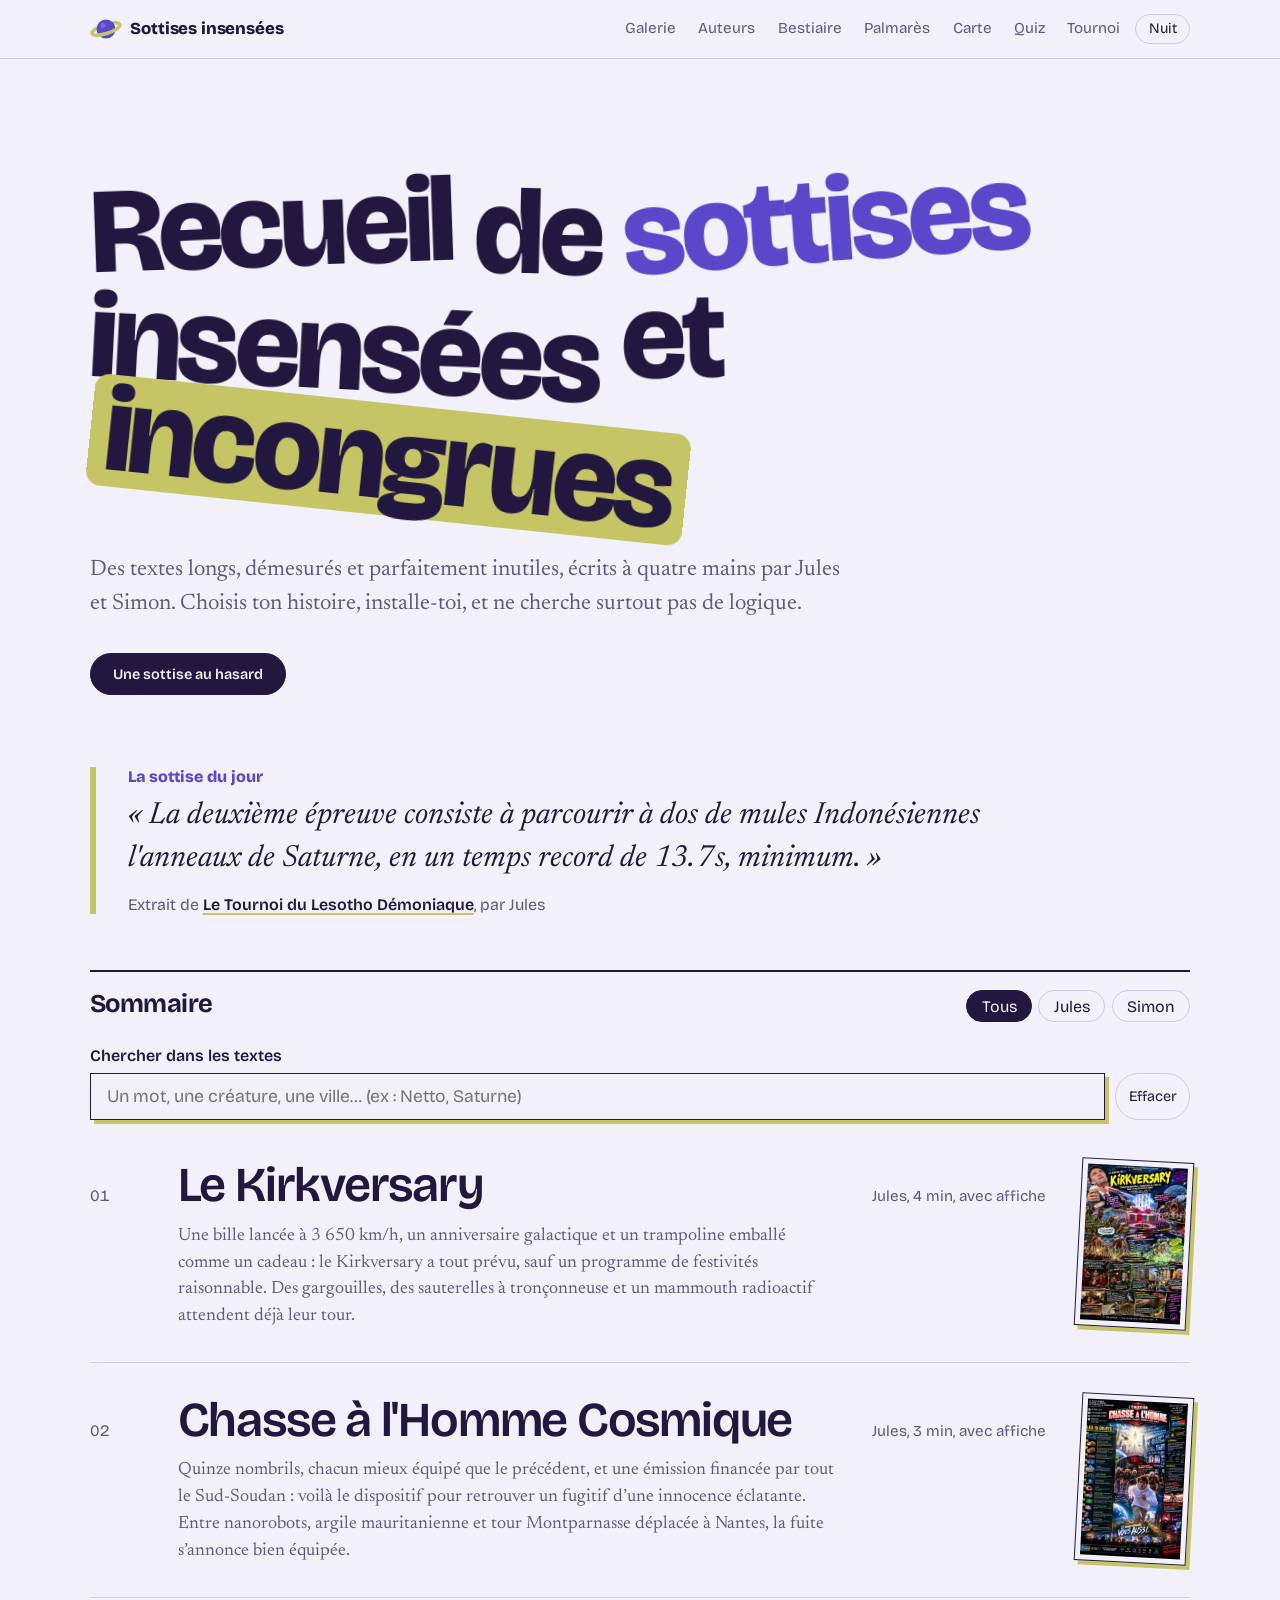
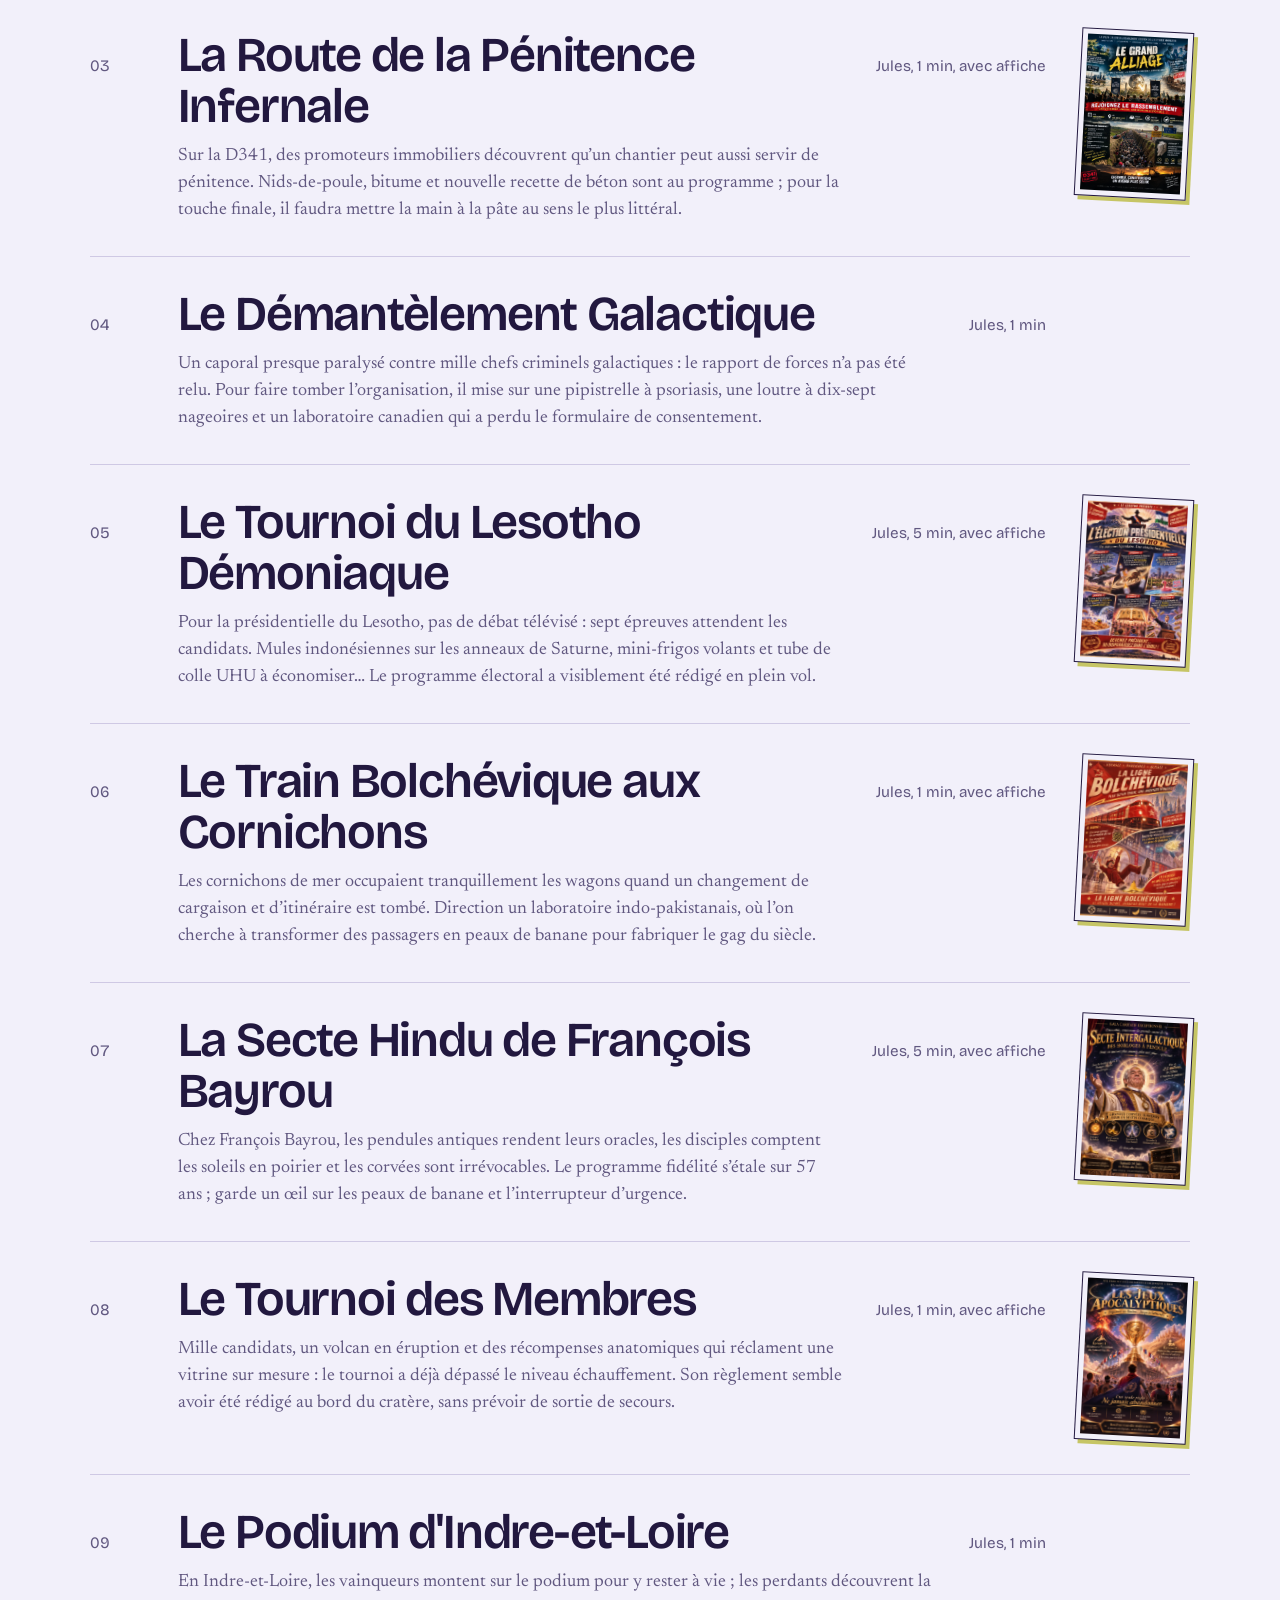
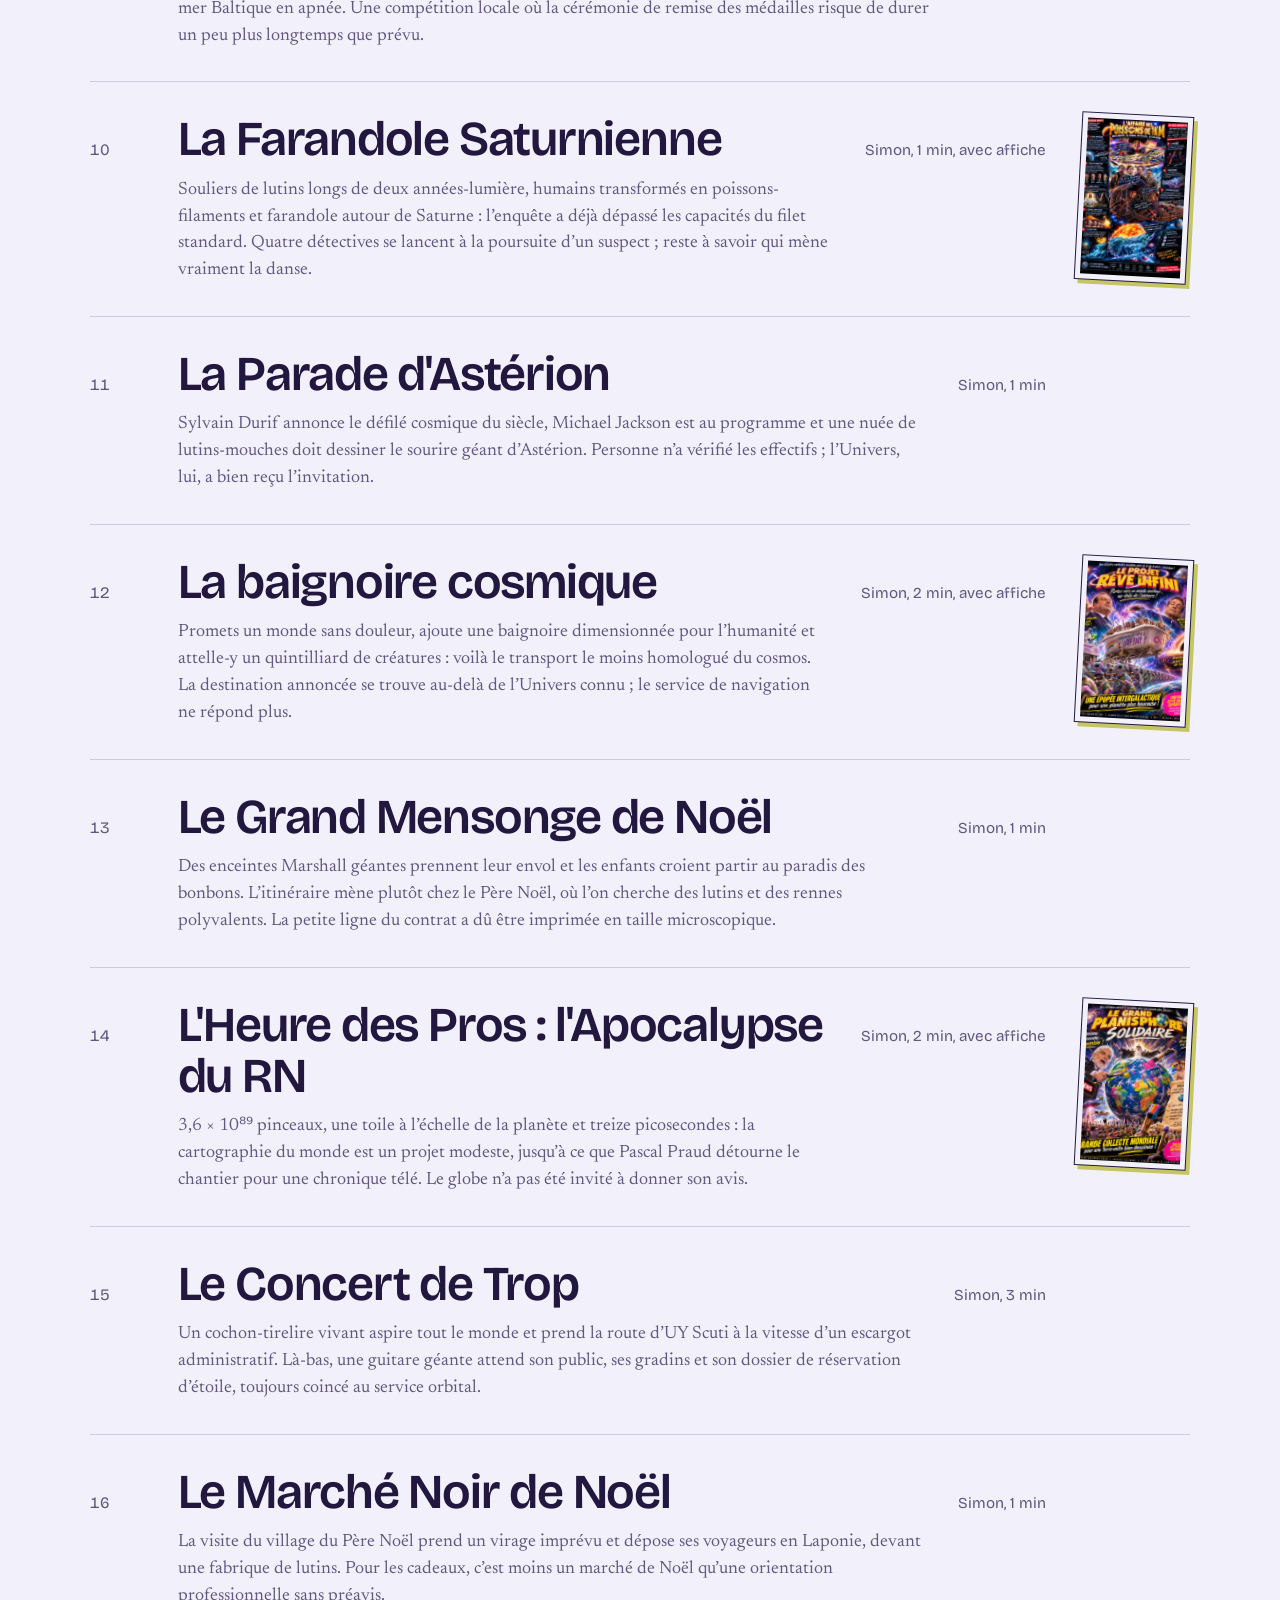
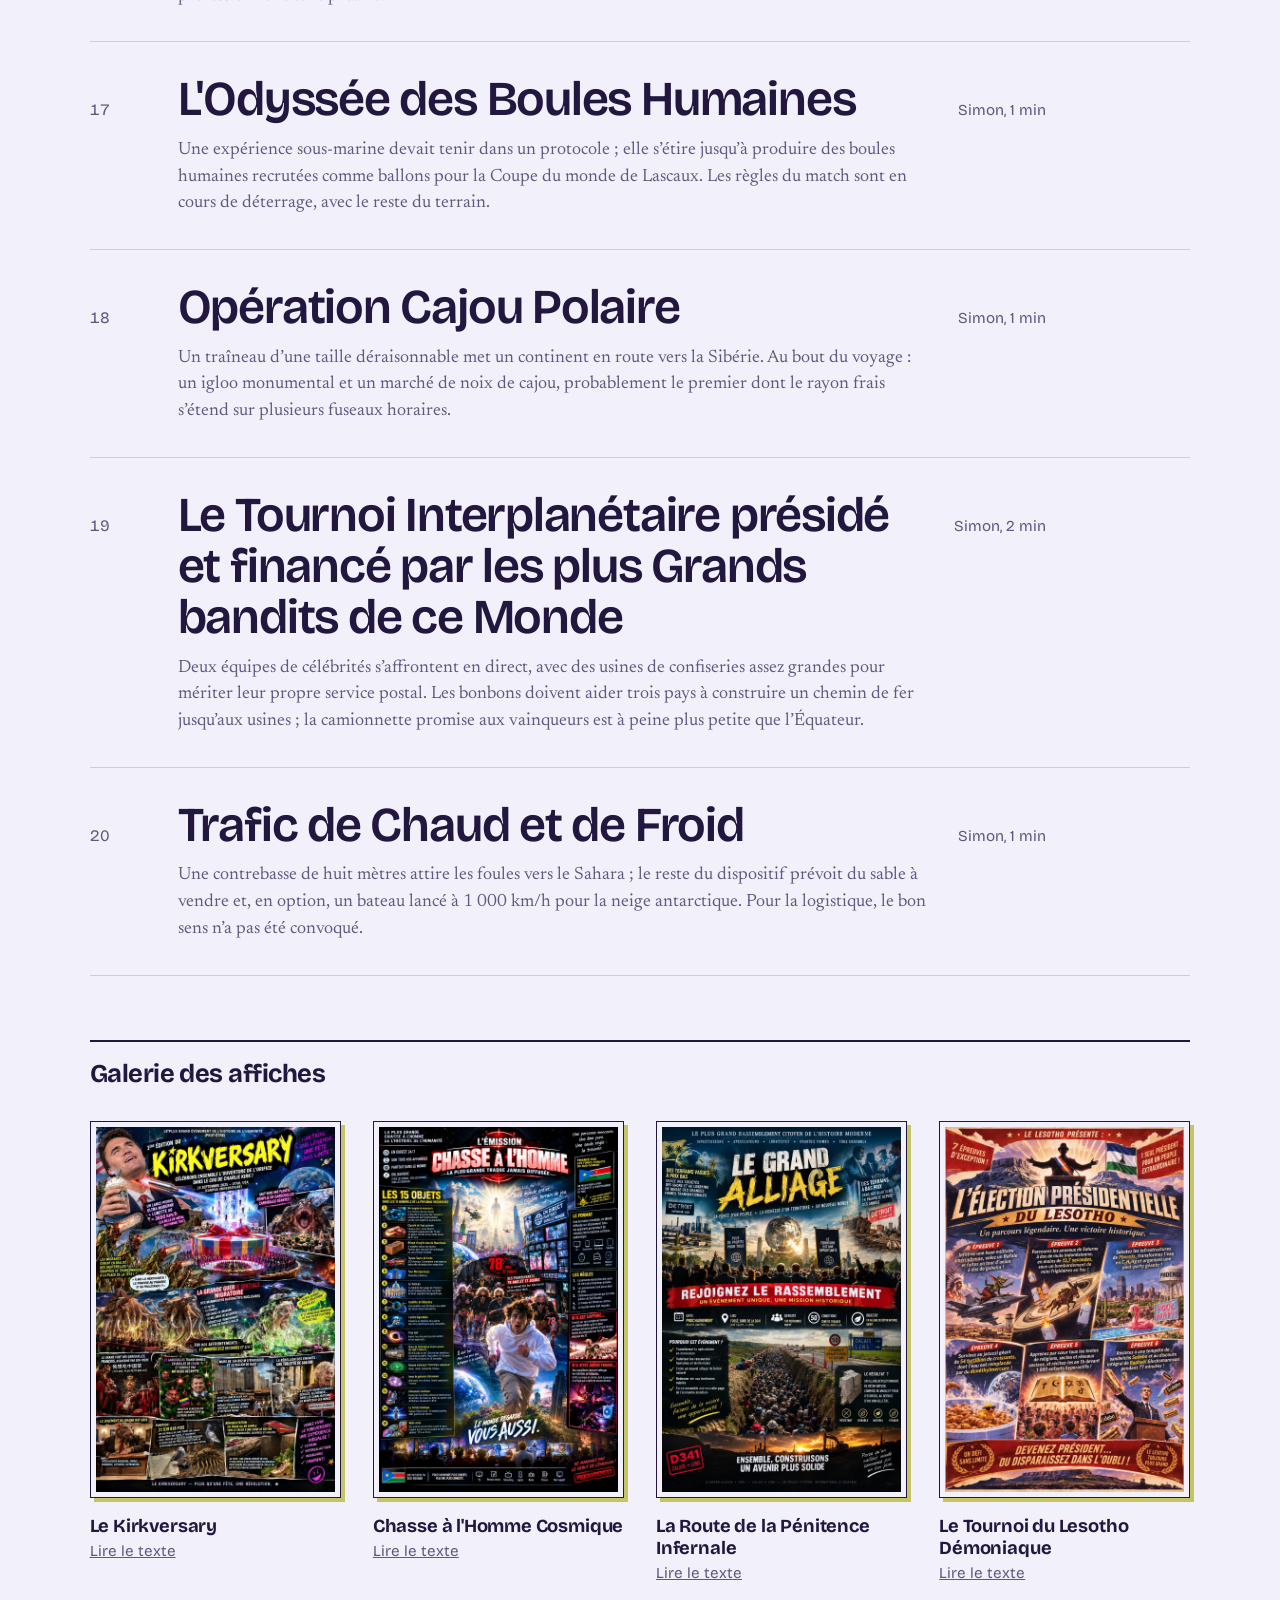
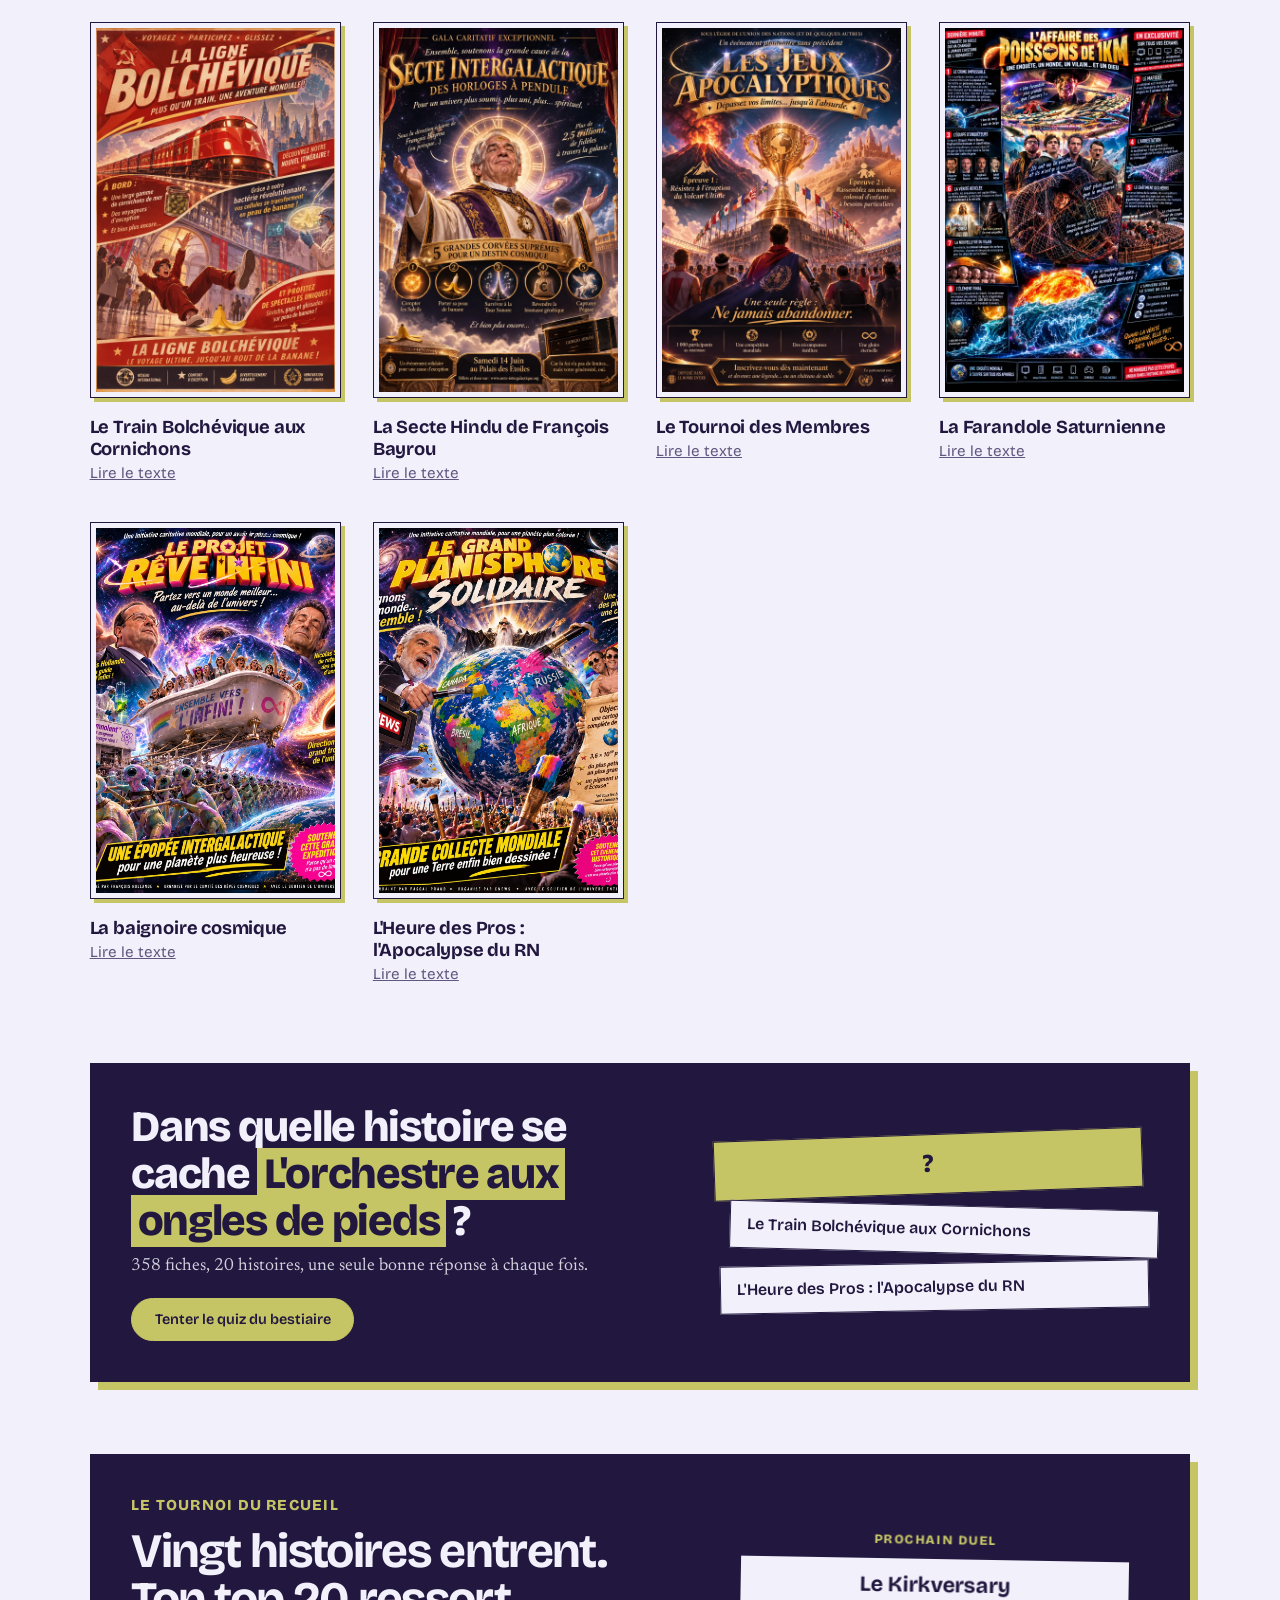
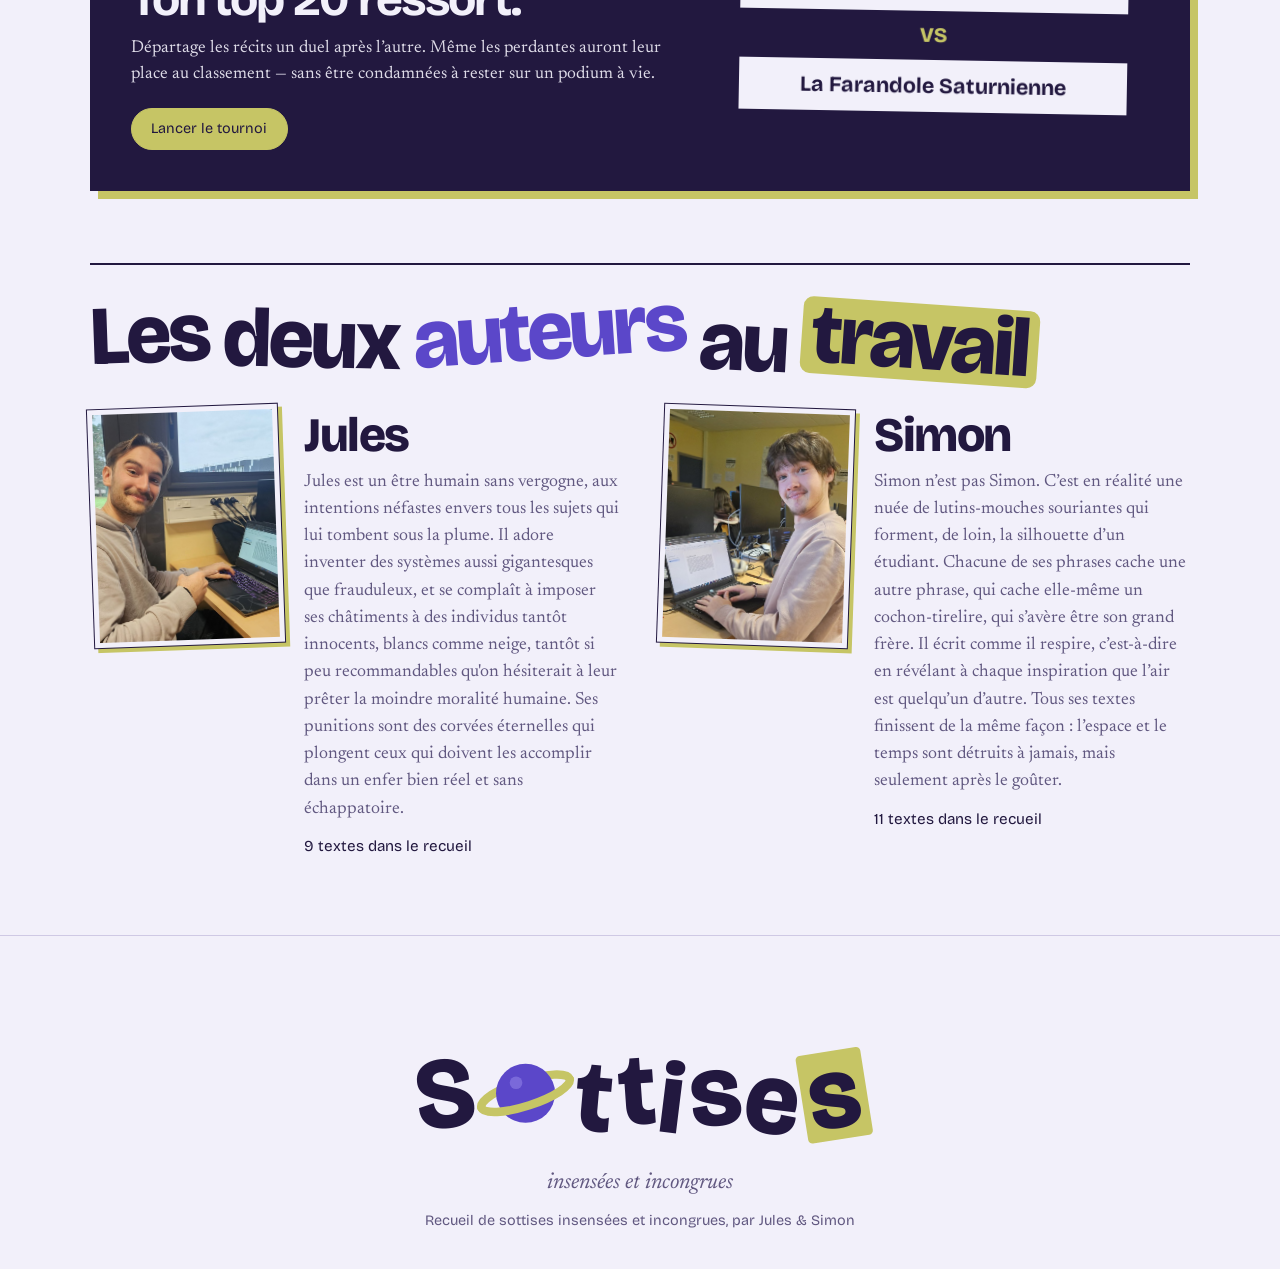
==== commit d9082ea1: "bestiaire" ====
--- a/index.html
+++ b/index.html
@@ -30,6 +30,8 @@
       <a class="nav-accueil" id="nav-galerie" href="#galerie">Galerie</a>
       <a class="nav-accueil" id="nav-auteurs" href="#auteurs">Auteurs</a>
       <a class="nav-accueil" id="nav-bestiaire" href="#bestiaire">Bestiaire</a>
+      <a class="nav-accueil" id="nav-palmares" href="#palmares">Palmarès</a>
+      <a class="nav-accueil" id="nav-carte" href="#carte">Carte</a>
       <a class="nav-accueil" id="nav-quiz" href="quiz.html">Quiz</a>
       <a class="nav-accueil" id="nav-tournoi" href="tournoi.html">Tournoi</a>
       <a class="outil" id="retour-barre" href="#accueil" hidden>Sommaire</a>
@@ -49,7 +51,14 @@
         </h1>
         <p class="chapeau">Des textes longs, démesurés et parfaitement inutiles, écrits à quatre mains par Jules et
           Simon. Choisis ton histoire, installe-toi, et ne cherche surtout pas de logique.</p>
-      </div>
+        <p class="hero-actions"><button type="button" class="outil plein bouton-hasard">Une sottise au hasard</button></p>
+      </div>
+
+      <figure class="citation-jour" id="citation-jour" hidden>
+        <figcaption class="cj-titre">La sottise du jour</figcaption>
+        <blockquote class="cj-texte" id="cj-texte"></blockquote>
+        <p class="cj-source" id="cj-source"></p>
+      </figure>
 
       <div class="reprendre" id="reprendre" hidden></div>
 
@@ -122,10 +131,43 @@
         <div class="affiche-texte" id="l-affiche" hidden></div>
         <div class="corps" id="l-corps"></div>
         <p class="signature" id="l-signature"></p>
+        <aside class="parcours" id="l-parcours" hidden></aside>
       </div>
       <nav class="suite" id="l-suite" aria-label="Autres textes"></nav>
-      <p class="fin"><a class="retour" href="#accueil">Retour au sommaire</a></p>
+      <p class="fin"><button type="button" class="outil bouton-hasard">Une autre sottise au hasard</button> <a class="retour" href="#accueil">Retour au sommaire</a></p>
     </article>
+
+    <!-- CARTE DES LIENS -->
+    <section id="vue-carte" hidden>
+      <div class="hero hero-bestiaire">
+        <h1 class="titre-hero titre-carte" aria-label="La carte des sottises">
+          <span class="mot">La</span><span class="mot">carte</span><span class="mot">des</span><span class="mot">sottises</span>
+        </h1>
+        <p class="chapeau">Les vingt histoires et tout ce qui les relie : les éléments du bestiaire qu'elles partagent, et les mots rares qu'elles sont seules à employer.</p>
+      </div>
+      <div class="carte">
+        <div class="carte-plan">
+          <svg id="carte-svg" role="group" aria-label="Carte des liens entre les histoires"></svg>
+          <p class="carte-legende"><span class="pastille jules"></span> Jules <span class="pastille simon"></span> Simon <span class="trait"></span> plus le trait est épais, plus les histoires se ressemblent</p>
+        </div>
+        <div class="carte-panneau" id="carte-panneau" aria-live="polite"></div>
+      </div>
+      <div class="entete-section"><h2>Les éléments qui voyagent d'une histoire à l'autre</h2></div>
+      <ul class="carte-voyageurs" id="carte-voyageurs"></ul>
+    </section>
+
+    <!-- PALMARÈS -->
+    <section id="vue-palmares" hidden>
+      <div class="hero hero-bestiaire">
+        <h1 class="titre-hero titre-palmares" aria-label="Le palmarès des sottises">
+          <span class="mot">Le</span><span class="mot">palmarès</span><span class="mot">des</span><span class="mot">sottises</span>
+        </h1>
+        <p class="chapeau">Toutes les histoires passées au sottisomètre, de la plus raisonnable à la plus démesurée. Et le duel qui compte vraiment : Jules contre Simon.</p>
+      </div>
+      <div class="duel" id="duel"></div>
+      <div class="entete-section"><h2>Le classement</h2></div>
+      <ol class="palmares" id="palmares"></ol>
+    </section>
 
     <!-- BESTIAIRE -->
     <section id="vue-bestiaire" hidden>
--- a/style.css
+++ b/style.css
@@ -1281,3 +1281,144 @@
 /* Affiche centrée dans la page de lecture */
 .affiche-texte { flex-direction: column; align-items: center; text-align: center; gap: .8rem; }
 .affiche-texte button { width: min(14rem, 60%); }
+
+/* =========================================================
+   HASARD, SOTTISE DU JOUR, PALMARÈS
+   ========================================================= */
+.hero-actions { margin: 2rem 0 0; }
+.hero-actions .outil { padding: .7rem 1.4rem; font-weight: 600; }
+.fin { display: flex; flex-wrap: wrap; justify-content: center; align-items: center; gap: .8rem 1.4rem; }
+.fin .outil { padding: .55rem 1.1rem; }
+
+/* La sottise du jour */
+.citation-jour { margin: 0 0 3.5rem; padding: 0 0 0 clamp(1rem, 3vw, 2rem); border-left: 6px solid var(--moutarde); max-width: 60rem; }
+.cj-titre { font-weight: 800; color: var(--violet); margin: 0 0 .6rem; }
+.cj-texte { margin: 0; font-family: var(--lecture); font-style: italic; font-size: clamp(1.35rem, 2.6vw, 1.9rem); line-height: 1.4; color: var(--encre); }
+.cj-texte::before { content: "« "; }
+.cj-texte::after { content: " »"; }
+.cj-source { margin: .9rem 0 0; color: var(--gris); }
+.cj-source a { color: var(--encre); font-weight: 600; text-decoration-color: var(--moutarde); text-decoration-thickness: .15em; text-underline-offset: .2em; }
+.cj-source a:hover { color: var(--violet); }
+
+/* Palmarès : titre */
+.titre-palmares .mot { animation: none !important; }
+.titre-palmares .mot:nth-child(2) { transform: rotate(-3deg) translateY(.05em); background: var(--moutarde); color: #22183F; padding: 0 .12em; border-radius: .12em; }
+.titre-palmares .mot:nth-child(4) { transform: rotate(2deg); color: var(--violet); }
+
+/* Palmarès : le duel */
+.duel { display: grid; grid-template-columns: 1fr auto 1fr; align-items: center; gap: 1.5rem; margin: 0 0 4rem; }
+@media (max-width: 760px) { .duel { grid-template-columns: 1fr; } }
+.duel-auteur { position: relative; padding: 1.6rem 1.7rem; background: var(--papier); border: 1.5px solid var(--encre); box-shadow: 5px 5px 0 var(--trait); }
+.duel-auteur.en-tete { box-shadow: 7px 7px 0 var(--moutarde); }
+.duel-badge { position: absolute; top: -.85rem; right: 1.2rem; background: var(--moutarde); color: #22183F; font-weight: 800; padding: .15rem .6rem; transform: rotate(3deg); }
+.duel-auteur h2 { font-size: 2.6rem; letter-spacing: -.03em; margin: 0; font-weight: 800; }
+.duel-moyenne { margin: .2rem 0 1rem; }
+.duel-moyenne strong { font-size: 3.4rem; font-weight: 800; letter-spacing: -.04em; color: var(--violet); }
+.duel-moyenne small { color: var(--gris); margin-left: .3rem; }
+.duel-auteur dl { margin: 0; display: grid; gap: .7rem; }
+.duel-auteur dt { color: var(--gris); font-size: .9rem; }
+.duel-auteur dd { margin: .1rem 0 0; font-weight: 600; }
+.duel-auteur dd a { color: var(--encre); text-decoration-color: var(--moutarde); text-decoration-thickness: .15em; }
+.duel-contre { font-family: var(--lecture); font-style: italic; font-size: 1.6rem; color: var(--gris); margin: 0; text-align: center; }
+
+/* Palmarès : le classement */
+.palmares { list-style: none; padding: 0; margin: 1rem 0 5rem; }
+.palmares li {
+  display: grid; grid-template-columns: 3rem minmax(0, 1fr) 5rem minmax(6rem, 14rem) 3.2rem 11rem; align-items: center; gap: .4rem 1.2rem;
+  padding: 1rem 0; border-bottom: 1px solid var(--trait);
+}
+.p-rang { font-size: 1.5rem; font-weight: 800; color: var(--gris); font-variant-numeric: tabular-nums; }
+.p-titre { font-size: 1.2rem; font-weight: 600; letter-spacing: -.01em; color: var(--encre); text-decoration: none; }
+.p-titre:hover { color: var(--violet); }
+.p-auteur { color: var(--gris); }
+.p-jauge { height: .7rem; background: var(--papier-2); border: 1px solid var(--trait); position: relative; overflow: hidden; }
+.p-jauge span { position: absolute; inset: 0 auto 0 0; background: repeating-linear-gradient(-45deg, var(--violet) 0 6px, var(--moutarde) 6px 12px); }
+.p-score { font-weight: 800; font-size: 1.2rem; text-align: right; font-variant-numeric: tabular-nums; }
+.p-verdict { font-family: var(--lecture); font-style: italic; color: var(--violet); }
+.palmares .podium-1 .p-rang, .palmares .podium-2 .p-rang, .palmares .podium-3 .p-rang { color: var(--encre); }
+.palmares .podium-1 .p-rang { background: var(--moutarde); color: #22183F; text-align: center; transform: rotate(-4deg); }
+.palmares .podium-1 .p-titre { font-size: 1.5rem; font-weight: 800; }
+@media (max-width: 760px) {
+  .palmares li { grid-template-columns: 2.4rem minmax(0, 1fr) 2.8rem; }
+  .p-auteur, .p-verdict { grid-column: 2; }
+  .p-jauge { grid-column: 2; }
+  .p-score { grid-column: 3; grid-row: 1; }
+}
+
+/* =========================================================
+   CARTE DES LIENS ET PARCOURS DE LECTURE
+   ========================================================= */
+.titre-carte .mot { animation: none !important; }
+.titre-carte .mot:nth-child(2) { transform: rotate(3deg) translateY(.05em); background: var(--moutarde); color: #22183F; padding: 0 .12em; border-radius: .12em; }
+.titre-carte .mot:nth-child(4) { transform: rotate(-2deg); color: var(--violet); }
+
+.carte { display: grid; grid-template-columns: minmax(0, 1fr) 22rem; gap: 1.5rem; align-items: start; margin: 0 0 3.5rem; }
+@media (max-width: 860px) { .carte { grid-template-columns: 1fr; } }
+.carte-plan { background: var(--papier); border: 1.5px solid var(--encre); box-shadow: 6px 6px 0 var(--moutarde); padding: .5rem; }
+#carte-svg { display: block; width: 100%; height: auto; }
+#carte-svg line { stroke: var(--trait); stroke-linecap: round; transition: opacity .2s, stroke .2s; }
+#carte-svg line.avec-fiches { stroke: color-mix(in srgb, var(--violet) 45%, var(--trait)); }
+#carte-svg .c-noeud { cursor: pointer; outline: none; transition: opacity .2s; }
+#carte-svg .c-noeud circle { stroke: var(--encre); stroke-width: 1.5; transition: r .2s; }
+#carte-svg .c-noeud.jules circle { fill: var(--violet); }
+#carte-svg .c-noeud.simon circle { fill: var(--moutarde); }
+#carte-svg .c-noeud.autre circle { fill: var(--gris); }
+#carte-svg .c-noeud text { font-family: var(--display); font-size: 13px; font-weight: 600; fill: var(--encre); text-anchor: middle; paint-order: stroke; stroke: var(--papier); stroke-width: 4px; stroke-linejoin: round; pointer-events: none; }
+#carte-svg .c-noeud:hover circle, #carte-svg .c-noeud:focus-visible circle, #carte-svg .c-noeud.choisi circle { stroke-width: 4; }
+#carte-svg .c-noeud:focus-visible circle { stroke: var(--violet); }
+#carte-svg.focalise line { opacity: .12; }
+#carte-svg.focalise line.actif { opacity: 1; stroke: var(--violet); }
+#carte-svg.focalise .c-noeud { opacity: .25; }
+#carte-svg.focalise .c-noeud.actif { opacity: 1; }
+#carte-svg .c-noeud.choisi text { font-size: 15px; font-weight: 800; }
+.carte-legende { display: flex; flex-wrap: wrap; align-items: center; gap: .4rem .7rem; margin: .4rem .6rem .5rem; color: var(--gris); font-size: .9rem; }
+.pastille { width: .9rem; height: .9rem; border-radius: 50%; border: 1.5px solid var(--encre); display: inline-block; }
+.pastille.jules { background: var(--violet); }
+.pastille.simon { background: var(--moutarde); margin-left: .6rem; }
+.carte-legende .trait { width: 2rem; height: 4px; background: var(--violet); margin-left: .6rem; display: inline-block; }
+
+.carte-panneau { background: var(--papier); border: 1.5px solid var(--encre); padding: 1.3rem 1.4rem; scroll-margin-top: 5rem; }
+.cp-aide { font-family: var(--lecture); font-size: 1.05rem; line-height: 1.55; margin: 0 0 1rem; color: var(--gris); }
+.cp-aide strong { color: var(--encre); font-family: var(--display); }
+.cp-auteur { margin: 0; font-weight: 800; }
+.cp-auteur.jules { color: var(--violet); }
+.cp-auteur.simon { color: color-mix(in srgb, var(--moutarde) 55%, var(--encre)); }
+.cp-titre { font-size: 1.6rem; letter-spacing: -.02em; line-height: 1.1; margin: .2rem 0 1rem; }
+.cp-lire { display: inline-flex; padding: .5rem 1.1rem; text-decoration: none; }
+.cp-sous-titre { margin: 1.5rem 0 .6rem; font-size: 1rem; }
+.cp-voisins { list-style: none; padding: 0; margin: 0; }
+.cp-voisins li { padding: .7rem 0; border-top: 1px solid var(--trait); }
+.cp-voisin { font: inherit; font-weight: 600; color: var(--encre); background: none; border: 0; padding: 0; cursor: pointer; text-align: left; text-decoration: underline; text-decoration-color: var(--moutarde); text-decoration-thickness: .15em; text-underline-offset: .2em; }
+.cp-voisin:hover { color: var(--violet); }
+.cp-force { display: block; height: .35rem; background: var(--papier-2); margin: .4rem 0; }
+.cp-force span { display: block; height: 100%; background: var(--violet); }
+.cp-commun { display: block; font-family: var(--lecture); color: var(--gris); font-size: .98rem; line-height: 1.45; }
+.cp-commun a, .pa-commun a { color: var(--encre); }
+
+.carte-voyageurs { list-style: none; padding: 0; margin: 1rem 0 5rem; display: flex; flex-wrap: wrap; gap: .7rem; }
+.carte-voyageurs li { border: 1.5px solid var(--encre); padding: .45rem .8rem; background: var(--papier); }
+.carte-voyageurs a { font-weight: 600; color: var(--encre); }
+.carte-voyageurs span { color: var(--gris); font-size: .9rem; margin-left: .3rem; }
+
+/* Parcours de lecture */
+.parcours { margin: 3.5rem 0 0; padding-top: 1.8rem; border-top: 2px solid var(--encre); }
+.pa-titre { font-size: 1.5rem; letter-spacing: -.02em; margin: 0 0 1.2rem; }
+.pa-titre em { font-style: normal; background: var(--moutarde); color: #22183F; padding: 0 .2em; }
+.pa-liste { list-style: none; padding: 0; margin: 0; display: grid; gap: .9rem; }
+.pa-carte { padding: 1rem 1.2rem; background: var(--papier); border: 1.5px solid var(--encre); border-left-width: 6px; }
+.pa-carte.jules { border-left-color: var(--violet); }
+.pa-carte.simon { border-left-color: var(--moutarde); }
+.pa-lien { display: block; font-size: 1.2rem; font-weight: 800; letter-spacing: -.01em; color: var(--encre); text-decoration: none; }
+.pa-lien:hover { color: var(--violet); }
+.pa-auteur { color: var(--gris); font-size: .92rem; }
+.pa-commun { display: block; margin-top: .4rem; font-family: var(--lecture); color: var(--gris); }
+.pa-carte-lien { margin: 1.1rem 0 0; }
+.pa-carte-lien a { color: var(--encre); font-weight: 600; text-decoration-color: var(--moutarde); text-decoration-thickness: .15em; text-underline-offset: .2em; }
+
+/* Sur téléphone, les titres seraient illisibles : on ne montre que ceux de l'histoire touchée et de ses voisines */
+@media (max-width: 600px) {
+  #carte-svg .c-noeud text { font-size: 34px; stroke-width: 8px; display: none; }
+  #carte-svg.focalise .c-noeud.actif text { display: block; }
+  #carte-svg .c-noeud.choisi text { font-size: 36px; }
+  #carte-svg .c-noeud circle { stroke-width: 3; }
+}
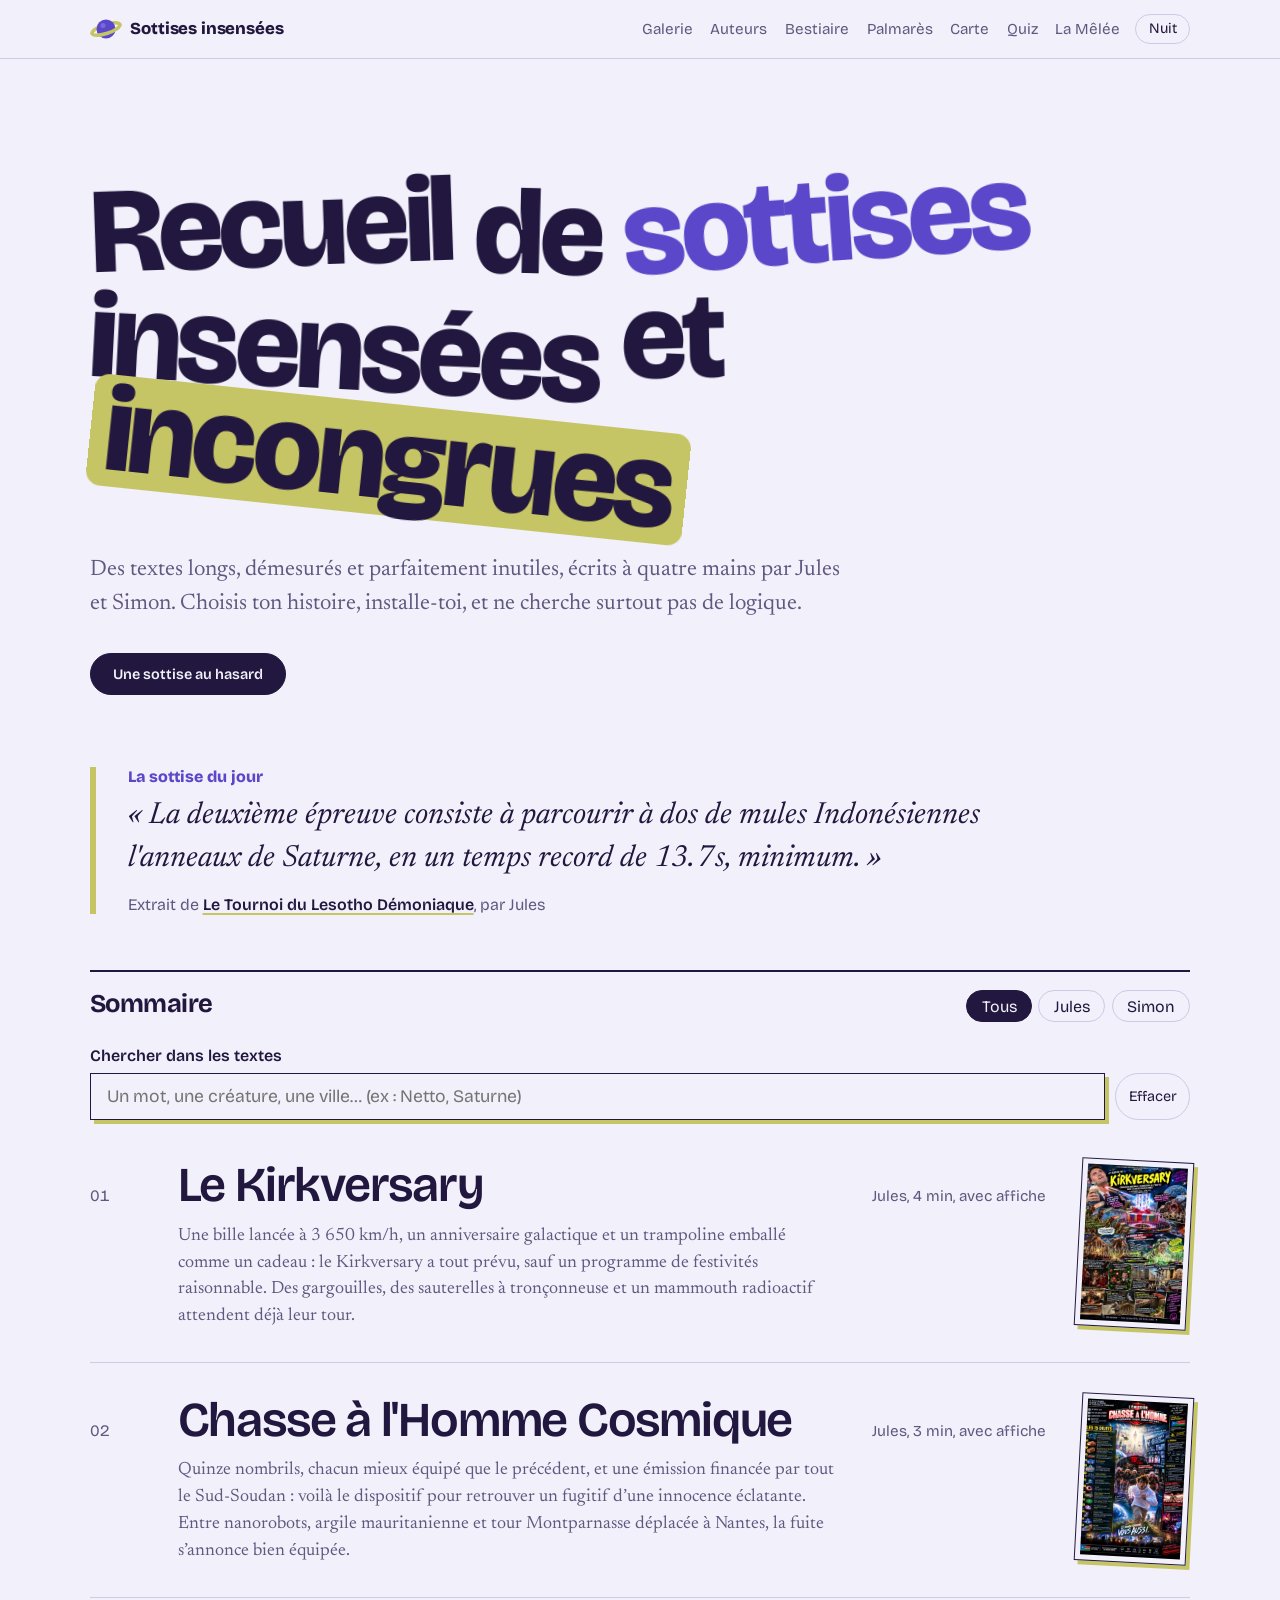
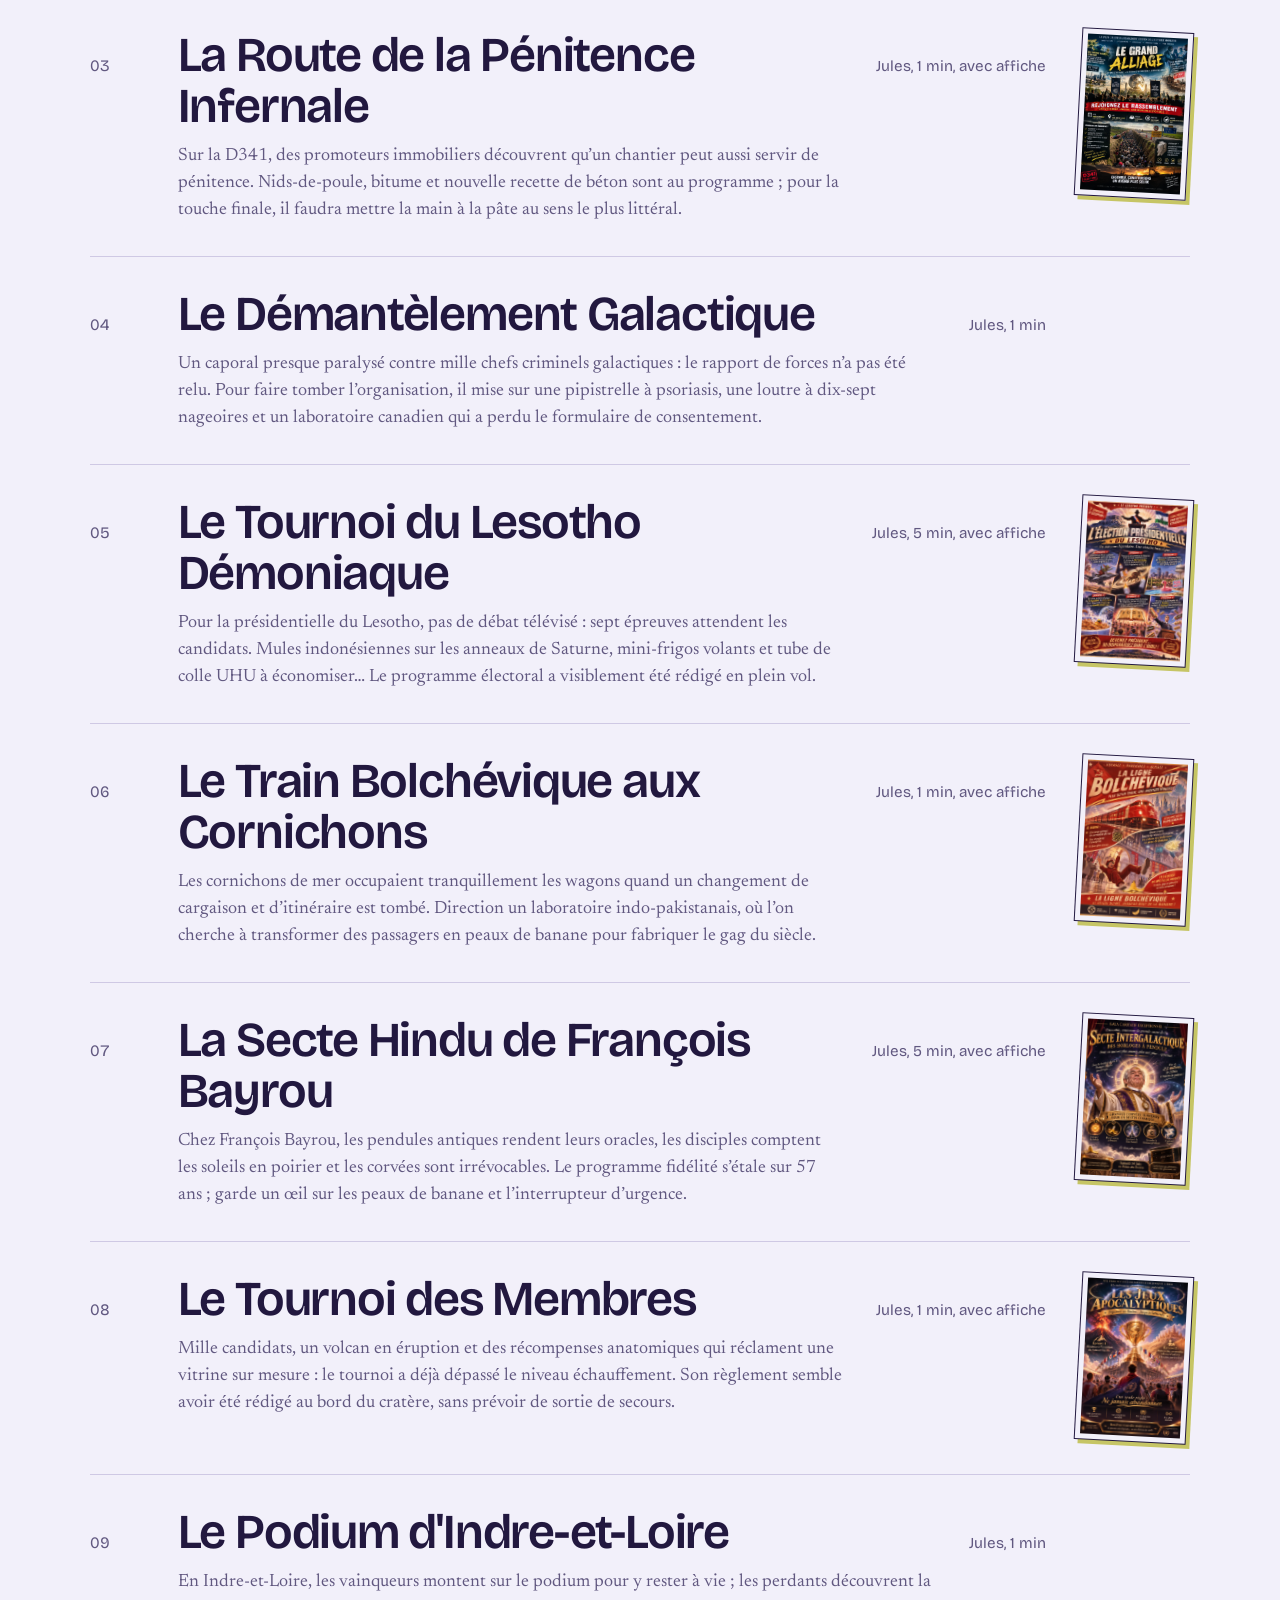
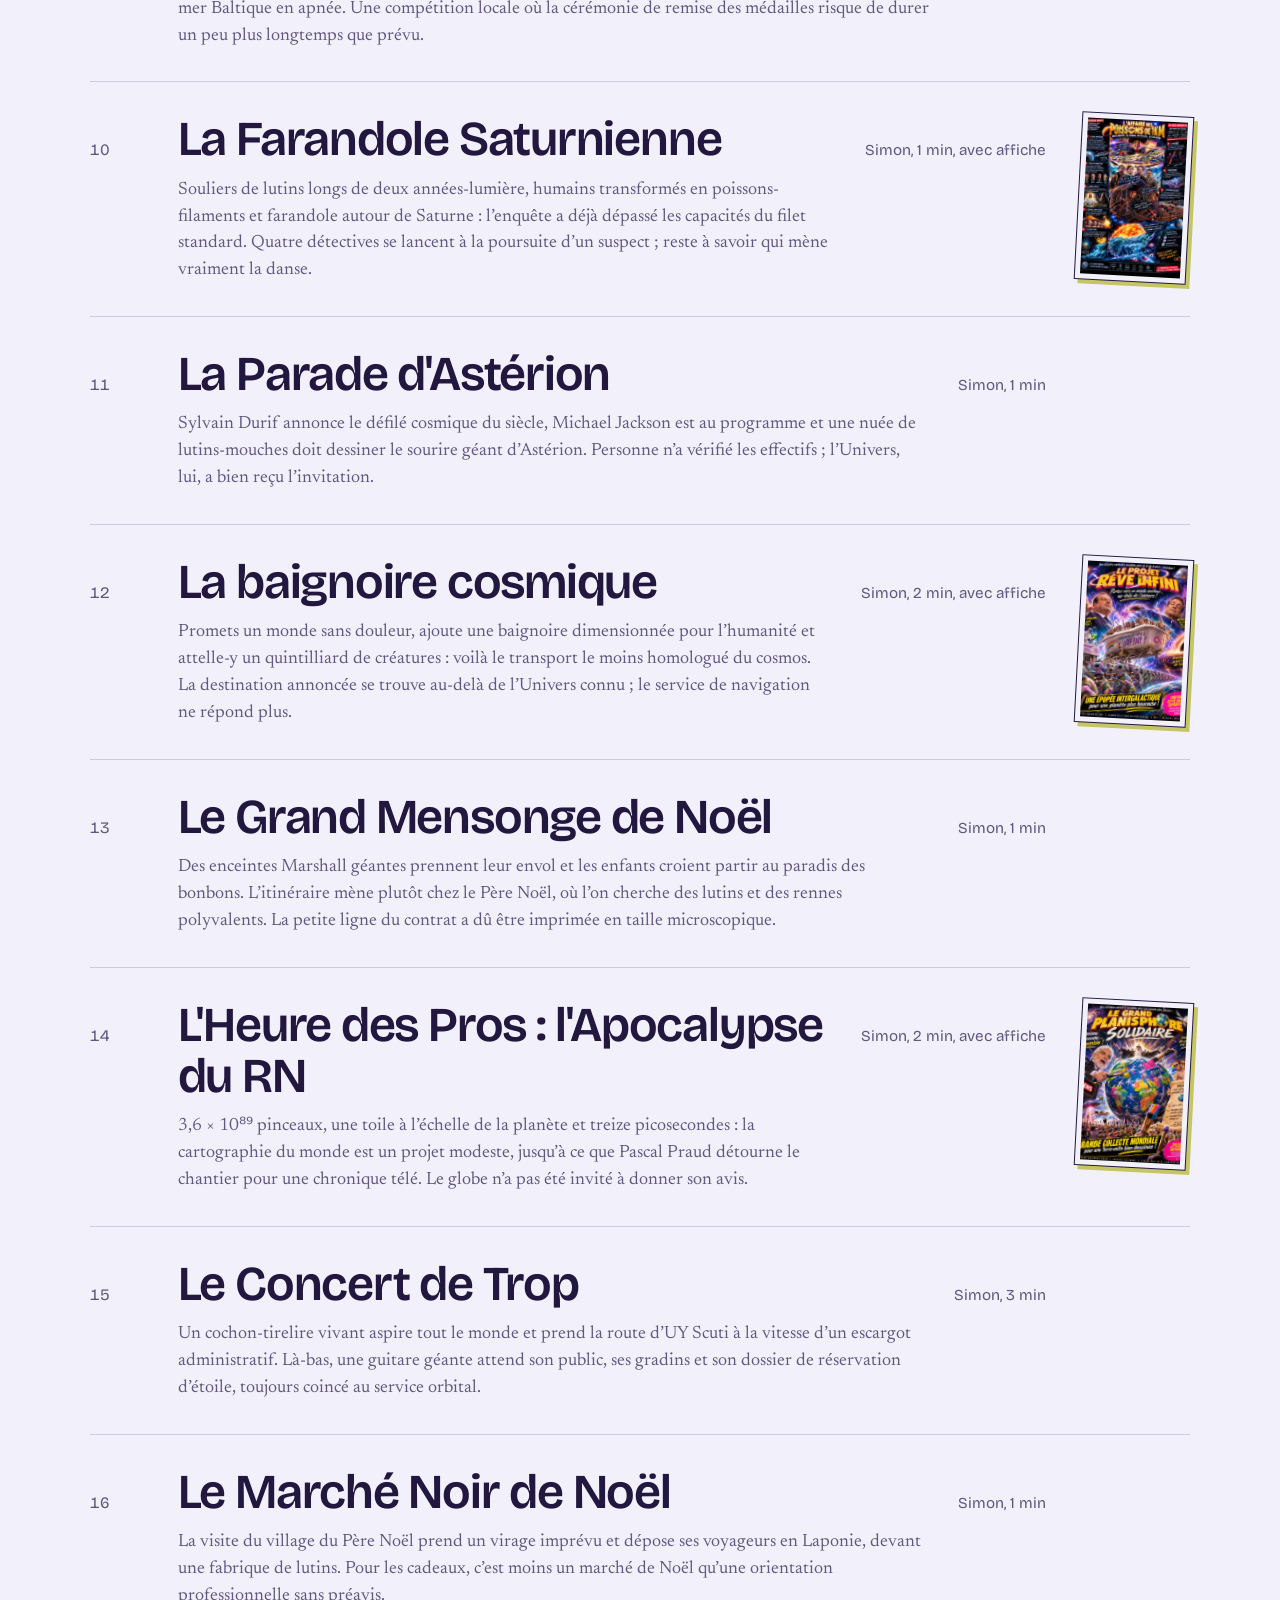
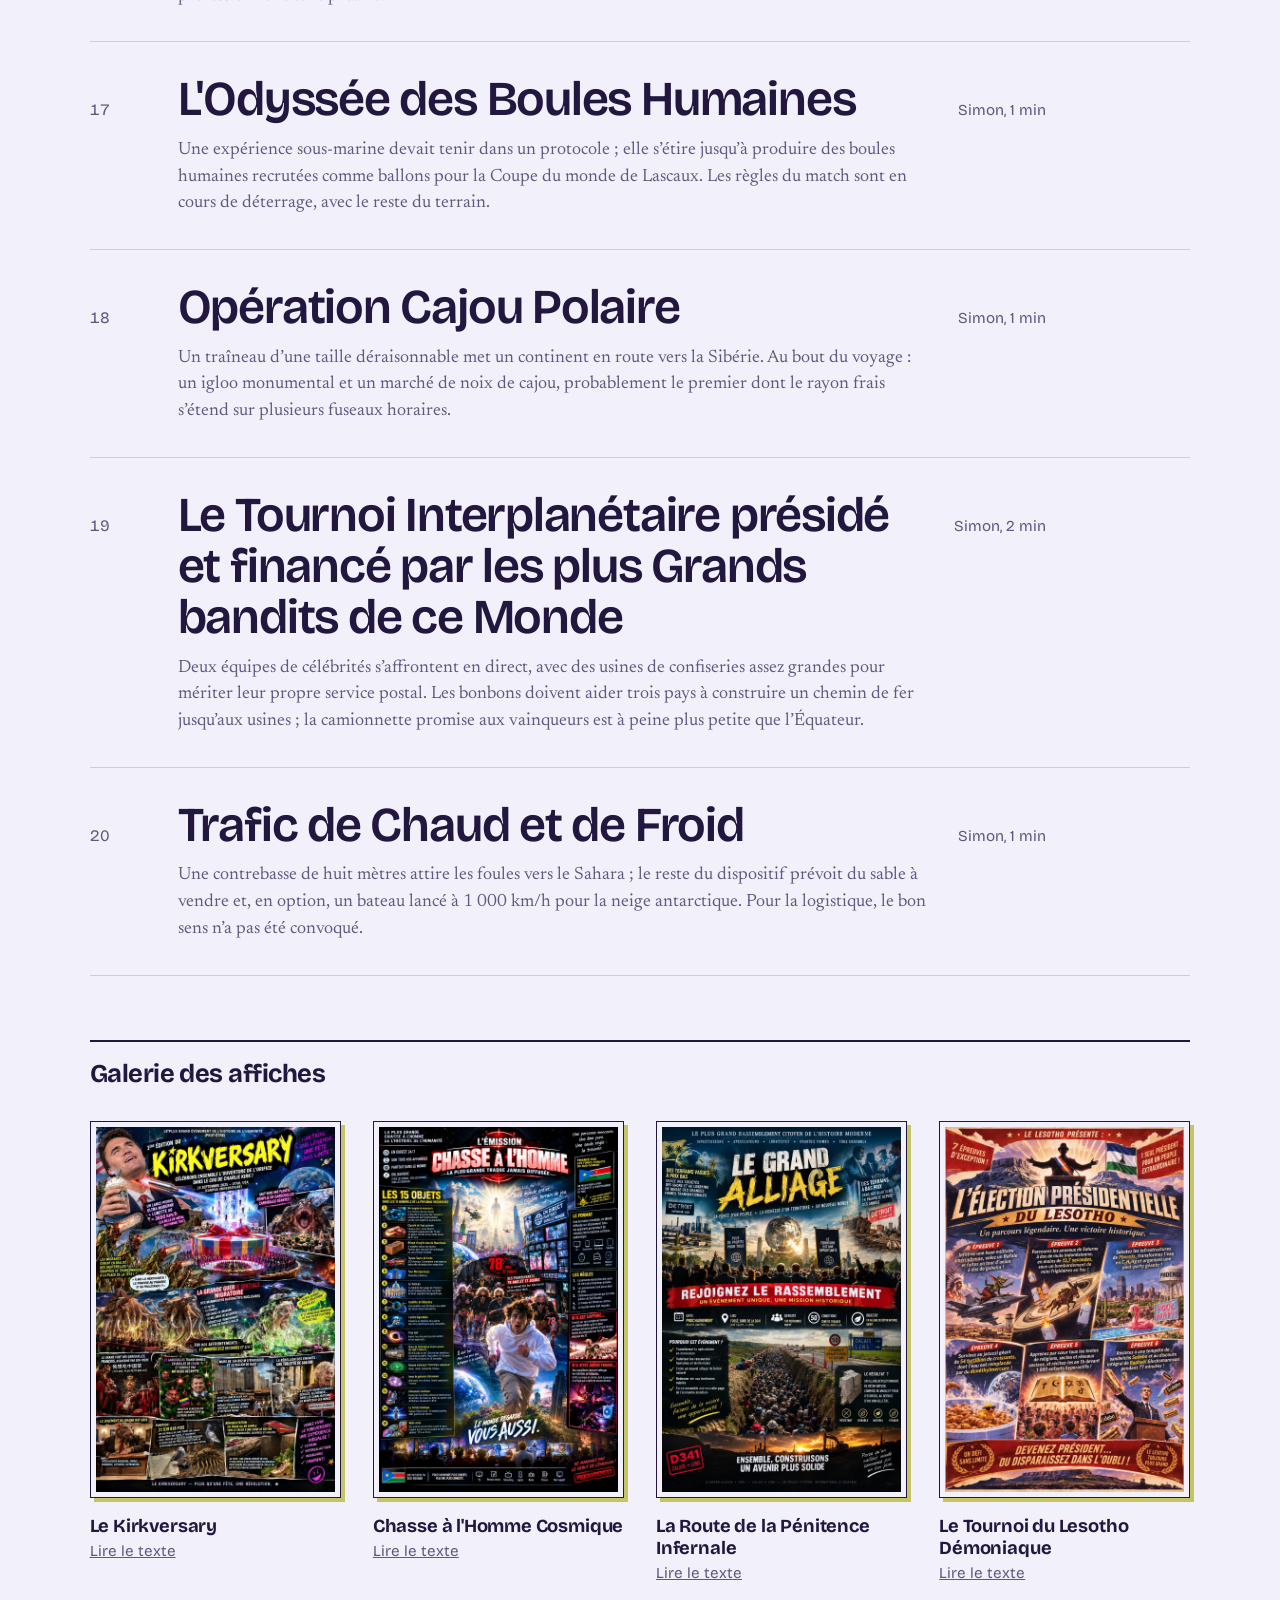
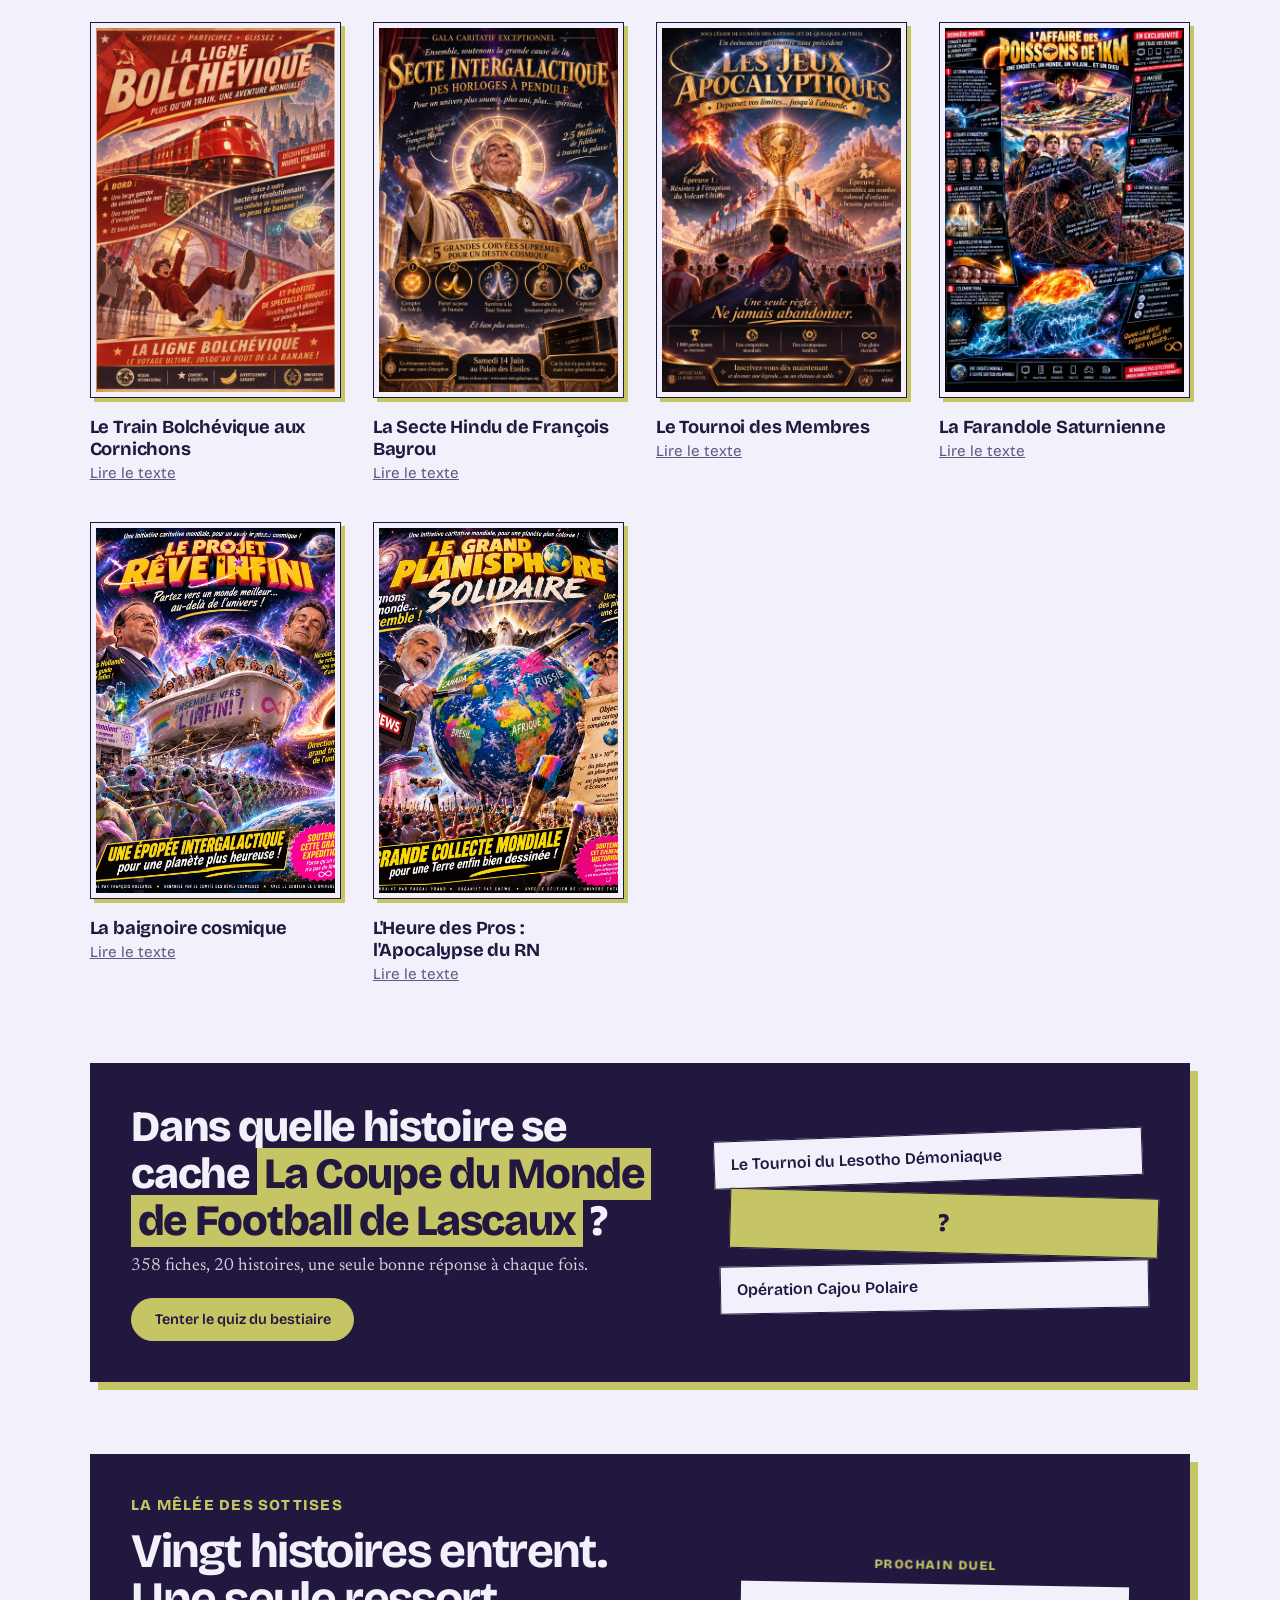
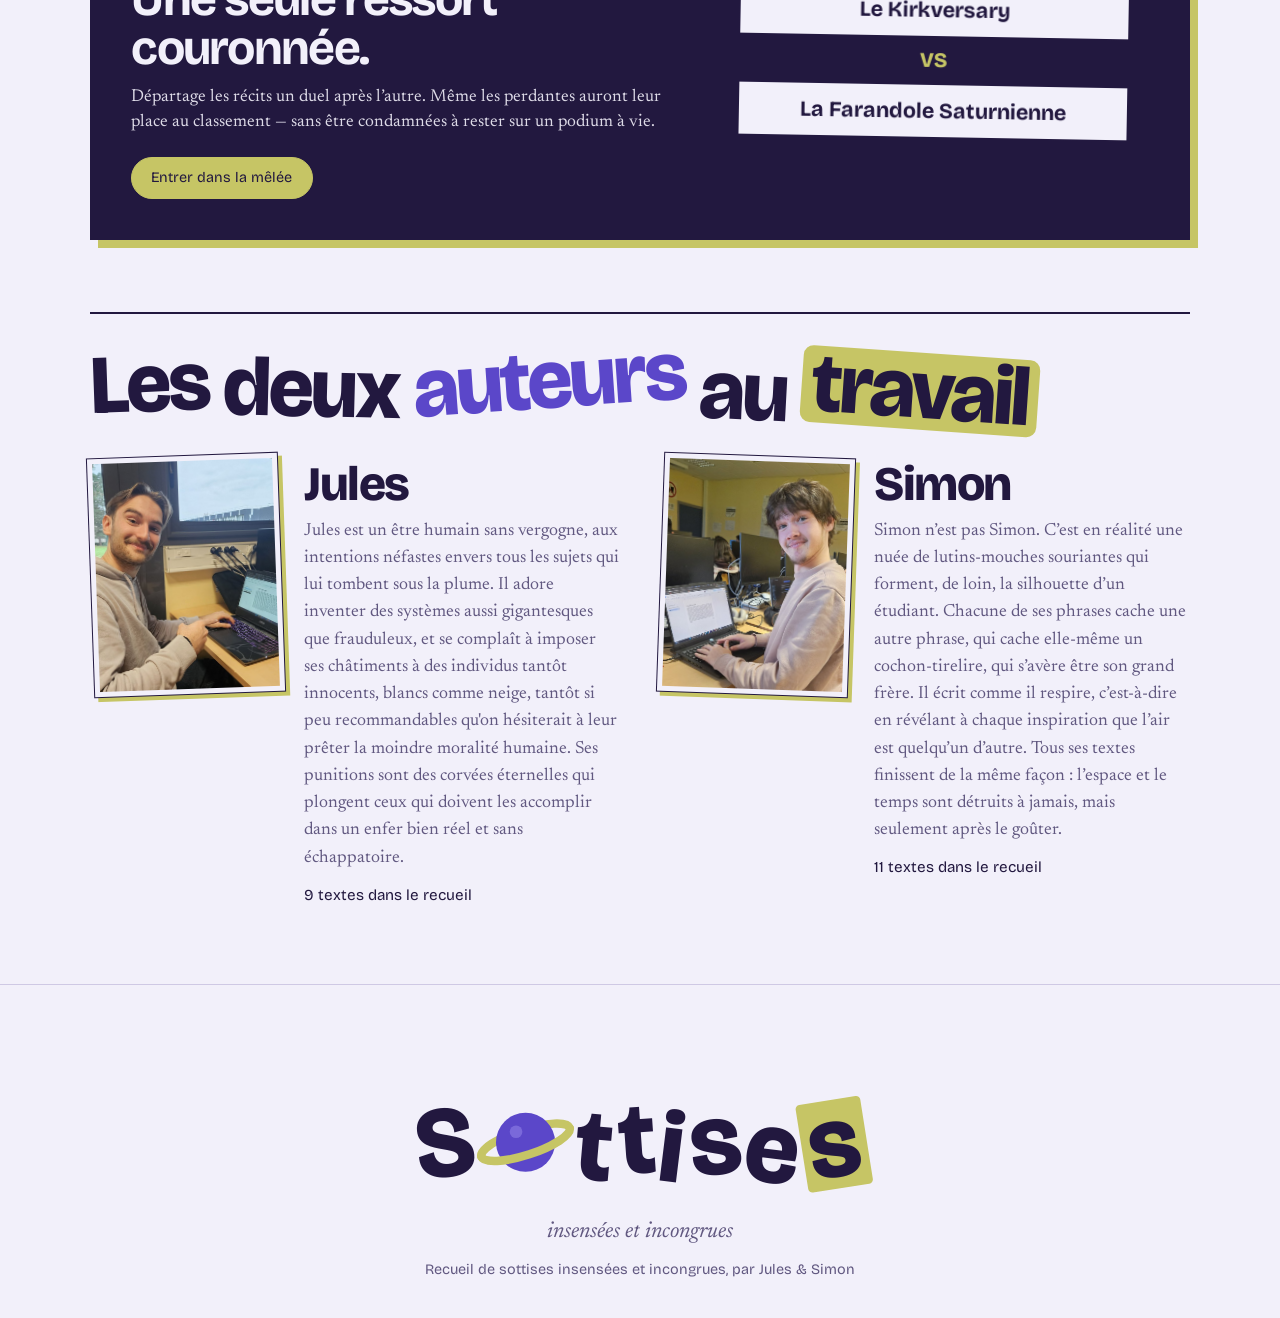
==== commit 6c53de46: "tournoi" ====
--- a/index.html
+++ b/index.html
@@ -27,16 +27,21 @@
       <span>Sottises insensées</span>
     </a>
     <div class="outils">
+      <nav class="menu" id="menu" aria-label="Navigation principale">
       <a class="nav-accueil" id="nav-galerie" href="#galerie">Galerie</a>
       <a class="nav-accueil" id="nav-auteurs" href="#auteurs">Auteurs</a>
       <a class="nav-accueil" id="nav-bestiaire" href="#bestiaire">Bestiaire</a>
       <a class="nav-accueil" id="nav-palmares" href="#palmares">Palmarès</a>
       <a class="nav-accueil" id="nav-carte" href="#carte">Carte</a>
       <a class="nav-accueil" id="nav-quiz" href="quiz.html">Quiz</a>
-      <a class="nav-accueil" id="nav-tournoi" href="tournoi.html">Tournoi</a>
+      <a class="nav-accueil" id="nav-tournoi" href="tournoi.html">La Mêlée</a>
+      </nav>
       <a class="outil" id="retour-barre" href="#accueil" hidden>Sommaire</a>
       <button class="outil" id="taille" type="button" hidden aria-label="Changer la taille du texte">Aa</button>
       <button class="outil" id="theme" type="button" aria-label="Passer en mode nuit">Nuit</button>
+      <button class="burger" id="burger" type="button" aria-expanded="false" aria-controls="menu" aria-label="Ouvrir le menu">
+        <span class="burger-barres" aria-hidden="true"><span></span><span></span><span></span></span>
+      </button>
     </div>
     <div class="progression" id="progression"></div>
   </header>
@@ -94,10 +99,10 @@
 
       <section class="encart-tournoi" aria-labelledby="et-titre">
         <div class="et-texte">
-          <p class="sur-titre-quiz">Le tournoi du recueil</p>
-          <h2 id="et-titre">Vingt histoires entrent. Ton top 20 ressort.</h2>
+          <p class="sur-titre-quiz">La Mêlée des sottises</p>
+          <h2 id="et-titre">Vingt histoires entrent. Une seule ressort couronnée.</h2>
           <p>Départage les récits un duel après l’autre. Même les perdantes auront leur place au classement — sans être condamnées à rester sur un podium à vie.</p>
-          <a class="outil plein et-bouton" href="tournoi.html">Lancer le tournoi</a>
+          <a class="outil plein et-bouton" href="tournoi.html">Entrer dans la mêlée</a>
         </div>
         <div class="et-duel" aria-hidden="true">
           <span class="et-legende">PROCHAIN DUEL</span>
--- a/style.css
+++ b/style.css
@@ -1422,3 +1422,91 @@
   #carte-svg .c-noeud.choisi text { font-size: 36px; }
   #carte-svg .c-noeud circle { stroke-width: 3; }
 }
+
+
+/* =========================================================
+   MENU DE NAVIGATION ET BURGER
+   ========================================================= */
+.menu { display: flex; align-items: center; gap: .1rem; }
+.nav-accueil[aria-current="page"] { color: var(--encre); font-weight: 700; }
+.burger { display: none; }
+
+@media (max-width: 960px) {
+  .outils { align-items: center; }
+  .burger {
+    display: inline-flex; align-items: center; justify-content: center;
+    width: 2.6rem; height: 2.3rem; padding: 0; cursor: pointer;
+    background: var(--encre); color: var(--papier); border: 0; border-radius: 999px;
+  }
+  .burger-barres { position: relative; width: 1.1rem; height: .8rem; }
+  .burger-barres span { position: absolute; left: 0; width: 100%; height: 2px; border-radius: 2px; background: currentColor; transition: transform .2s, opacity .2s, top .2s; }
+  .burger-barres span:nth-child(1) { top: 0; }
+  .burger-barres span:nth-child(2) { top: calc(50% - 1px); }
+  .burger-barres span:nth-child(3) { top: calc(100% - 2px); }
+  .menu-ouvert .burger-barres span:nth-child(1) { top: calc(50% - 1px); transform: rotate(45deg); }
+  .menu-ouvert .burger-barres span:nth-child(2) { opacity: 0; }
+  .menu-ouvert .burger-barres span:nth-child(3) { top: calc(50% - 1px); transform: rotate(-45deg); }
+
+  .menu {
+    display: none;
+    position: absolute; left: 0; right: 0; top: 100%;
+    flex-direction: column; align-items: stretch; gap: 0;
+    padding: .6rem var(--marge, 1.2rem) 1.2rem;
+    background: var(--papier);
+    border-bottom: 1.5px solid var(--encre);
+    box-shadow: 0 6px 0 var(--moutarde);
+  }
+  .menu-ouvert .menu { display: flex; }
+  .menu .nav-accueil,
+  .menu .nav-accueil:not([hidden]) {
+    display: block;
+    padding: .85rem .2rem;
+    font-size: 1.25rem; font-weight: 700; letter-spacing: -.01em;
+    color: var(--encre);
+    border-bottom: 1px solid var(--trait);
+  }
+  .menu .nav-accueil:last-child { border-bottom: 0; }
+  .menu .nav-accueil:hover, .menu .nav-accueil[aria-current="page"] { color: var(--violet); }
+  .menu .nav-accueil[aria-current="page"]::after { content: " ←"; color: var(--moutarde); }
+}
+@media (max-width: 960px) and (prefers-reduced-motion: reduce) {
+  .burger-barres span { transition: none; }
+}
+
+/* =========================================================
+   LA MÊLÉE : élimination directe
+   ========================================================= */
+.tournoi-ligne { grid-template-columns: 5.2rem minmax(0, 1fr) auto; }
+.tournoi-ligne:nth-child(-n+3) { background: transparent; }
+.tournoi-ligne.tournoi-podium { background: color-mix(in srgb, var(--moutarde) 16%, var(--papier)); }
+.tournoi-rang { font-size: 1.1rem; white-space: nowrap; }
+.tournoi-serie { align-self: flex-start; margin: -.2rem 0 .1rem; padding: .1rem .5rem; background: var(--moutarde); color: #22183F; font-size: .78rem; font-weight: 800; letter-spacing: .02em; }
+.tournoi-revoir { max-width: 68rem; margin: 2rem auto 0; text-align: left; }
+.tournoi-revoir summary { cursor: pointer; font-weight: 800; padding: .6rem 0; }
+.tournoi-tableau { display: grid; grid-template-columns: repeat(auto-fit, minmax(14rem, 1fr)); gap: 1.2rem 1.5rem; margin-top: .8rem; }
+.tt-tour h4 { margin: 0 0 .5rem; color: var(--violet); font-size: .95rem; text-transform: uppercase; letter-spacing: .06em; }
+.tt-tour ul { list-style: none; margin: 0; padding: 0; display: grid; gap: .5rem; }
+.tt-tour li { display: flex; flex-direction: column; padding: .45rem .6rem; border: 1px solid var(--trait); background: var(--papier); font-size: .92rem; line-height: 1.3; }
+.tt-gagnant { font-weight: 800; color: var(--encre); }
+.tt-gagnant::before { content: "✓ "; color: var(--violet); }
+.tt-perdant { color: var(--gris); text-decoration: line-through; text-decoration-color: color-mix(in srgb, var(--gris) 50%, transparent); }
+.tt-vs { color: var(--gris); font-size: .75rem; text-transform: uppercase; letter-spacing: .08em; margin: .1rem 0; }
+@media (max-width: 640px) { .tournoi-ligne { grid-template-columns: 4.6rem minmax(0, 1fr); } }
+.tournoi-annonce { scroll-margin-top: 5rem; }
+
+/* Sottisomètre : l'analyse du sens */
+.s-avis { font-family: var(--lecture); font-size: 1.12rem; line-height: 1.55; margin: 1rem 0 0; }
+.s-avis.s-auto { color: var(--gris); font-size: 1rem; font-style: italic; }
+.s-criteres { list-style: none; padding: 0; margin: 1rem 0 0; display: grid; gap: .45rem; }
+.s-criteres li { display: grid; grid-template-columns: 11.5rem 1fr 1.6rem; align-items: center; gap: .8rem; cursor: help; }
+.s-c-nom { font-size: .95rem; font-weight: 600; }
+.s-c-barre { height: .45rem; background: var(--papier-2); }
+.s-c-barre span { display: block; height: 100%; background: var(--violet); }
+.s-c-note { font-weight: 800; text-align: right; }
+@media (max-width: 520px) { .s-criteres li { grid-template-columns: 1fr 1.6rem; gap: .2rem .8rem; } .s-c-nom { grid-column: 1 / -1; } }
+.s-cles { margin: 1.2rem 0 0; display: flex; flex-direction: column; align-items: flex-start; gap: .45rem; }
+.s-c-titre { margin: 0 0 .1rem; color: var(--gris); font-size: .9rem; }
+.s-cle { font: italic 1.02rem/1.45 var(--lecture); color: var(--encre); text-align: left; background: color-mix(in srgb, var(--moutarde) 35%, transparent); border: 0; border-left: 3px solid var(--moutarde); padding: .3rem .6rem; cursor: pointer; }
+.s-cle:hover, .s-cle:focus-visible { background: color-mix(in srgb, var(--moutarde) 60%, transparent); }
+@keyframes s-eclair { 0%, 40% { background: color-mix(in srgb, var(--moutarde) 55%, transparent); } 100% { background: transparent; } }
+.s-eclair { animation: s-eclair 2.2s ease-out; }
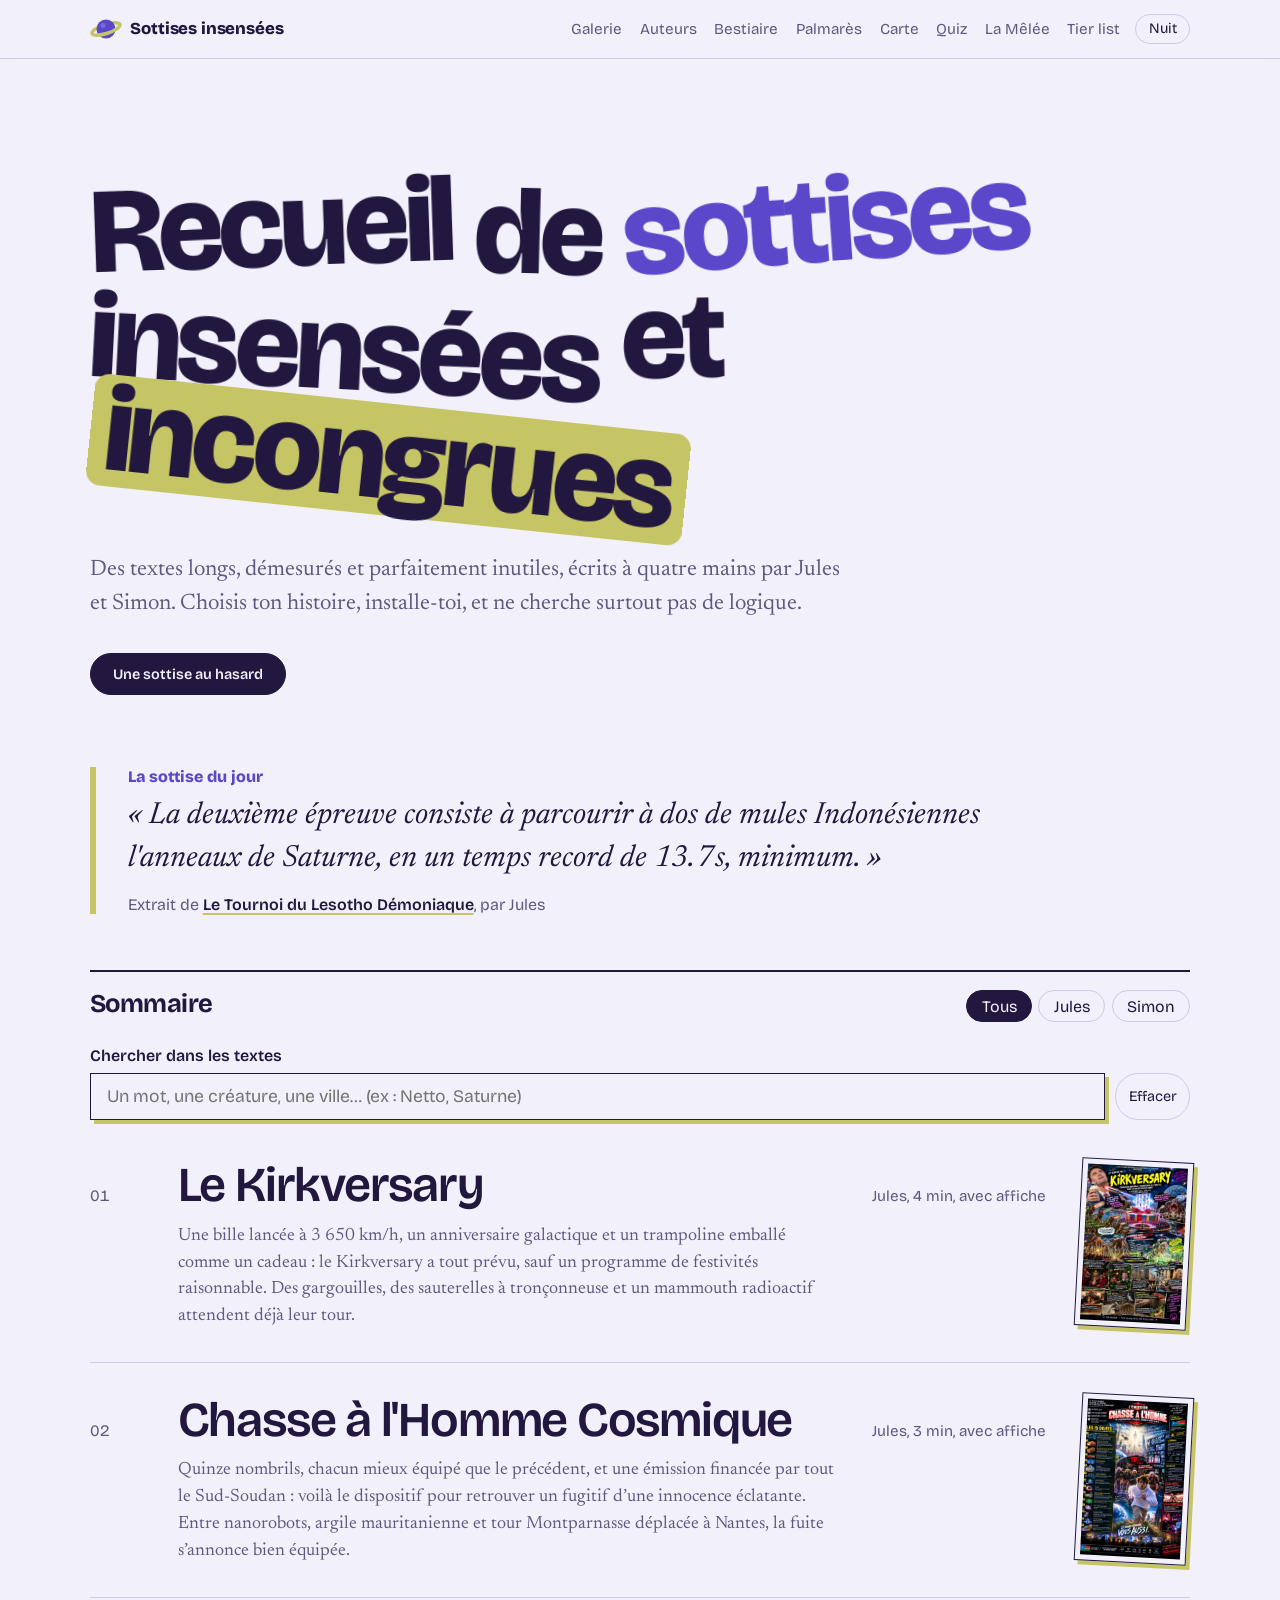
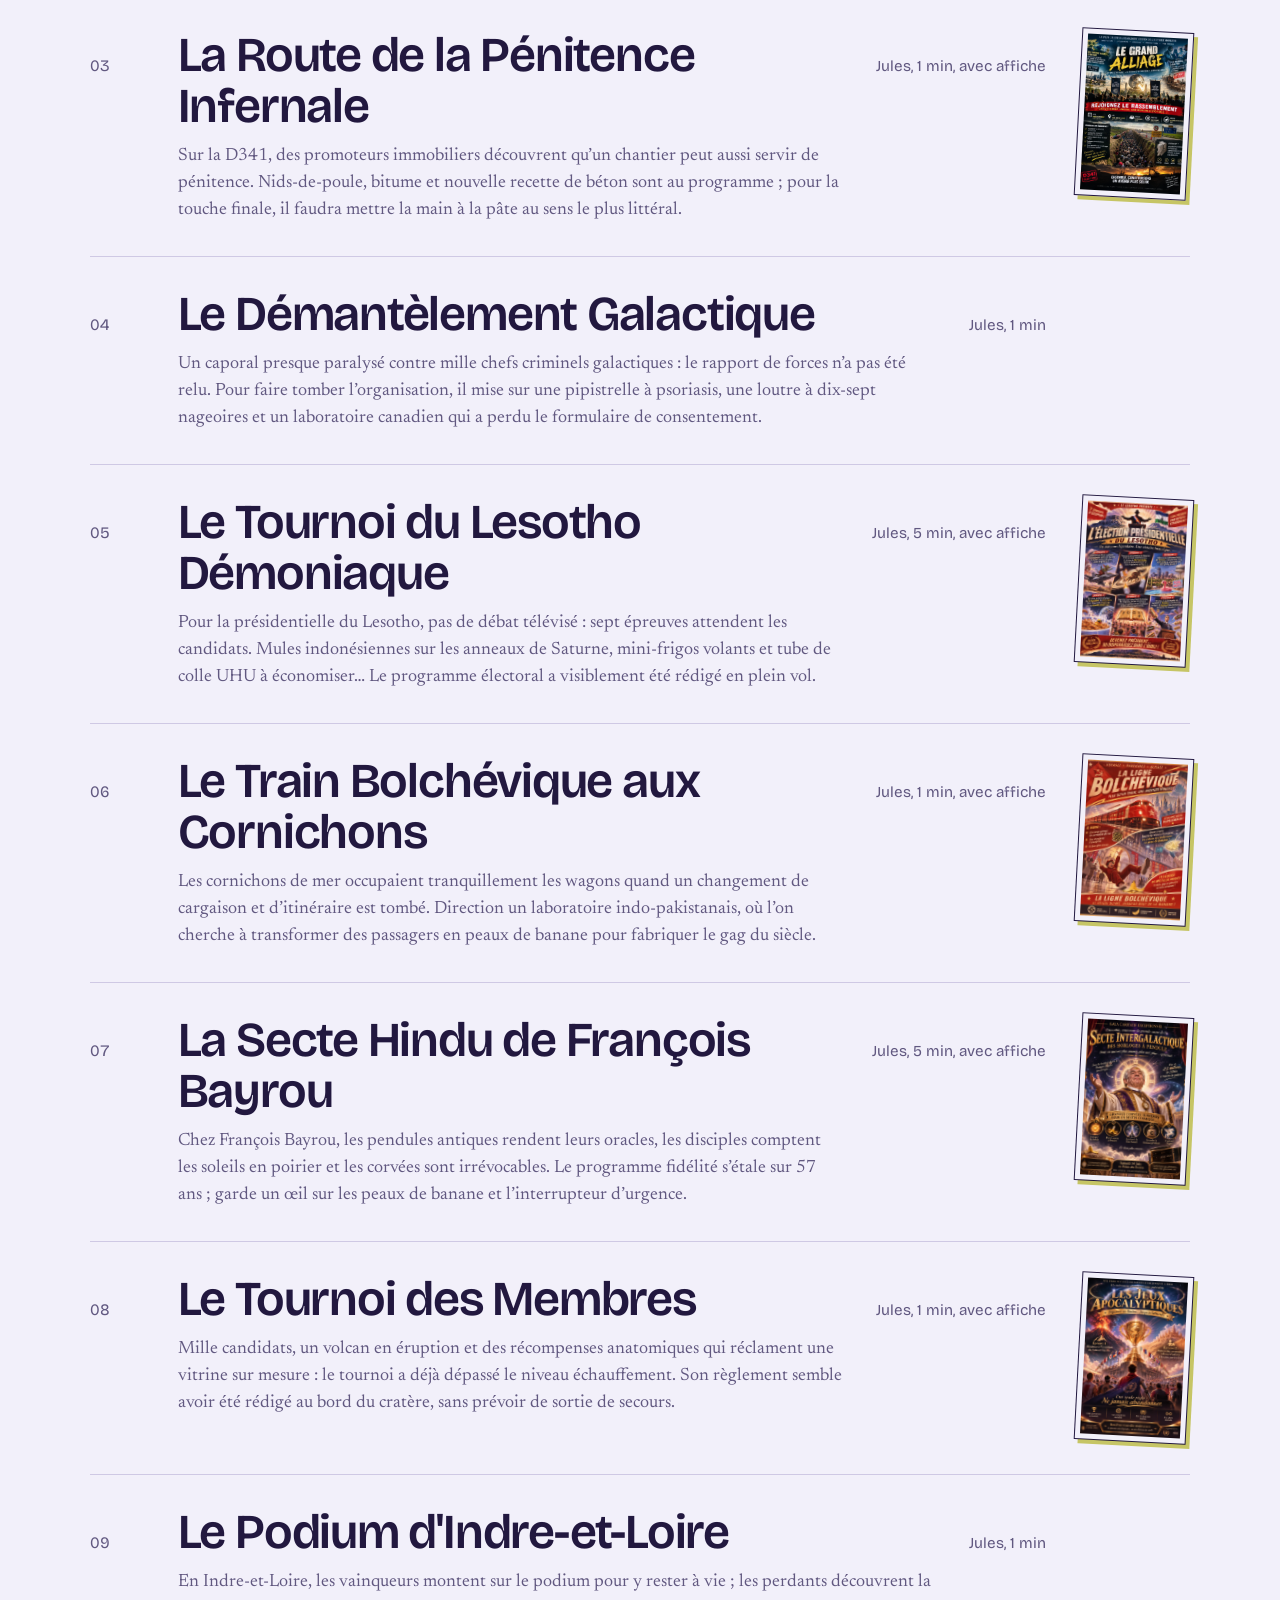
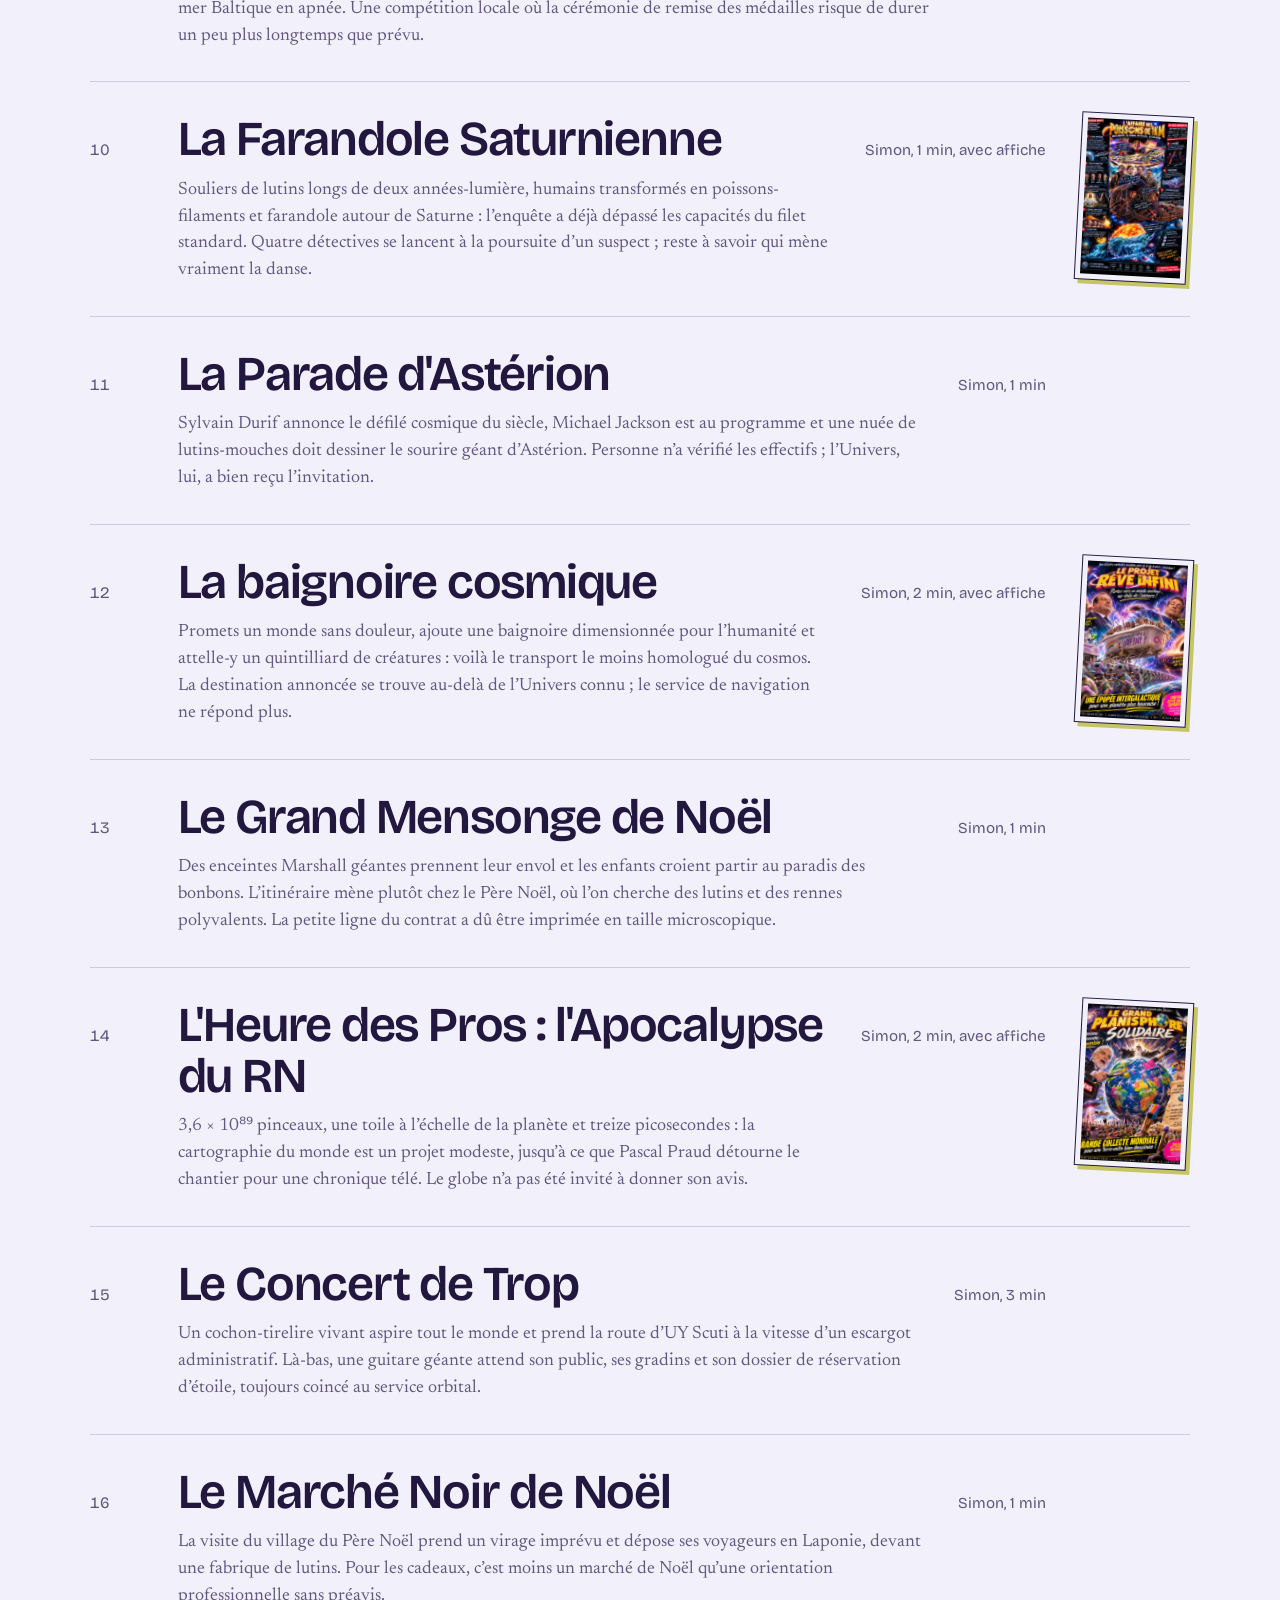
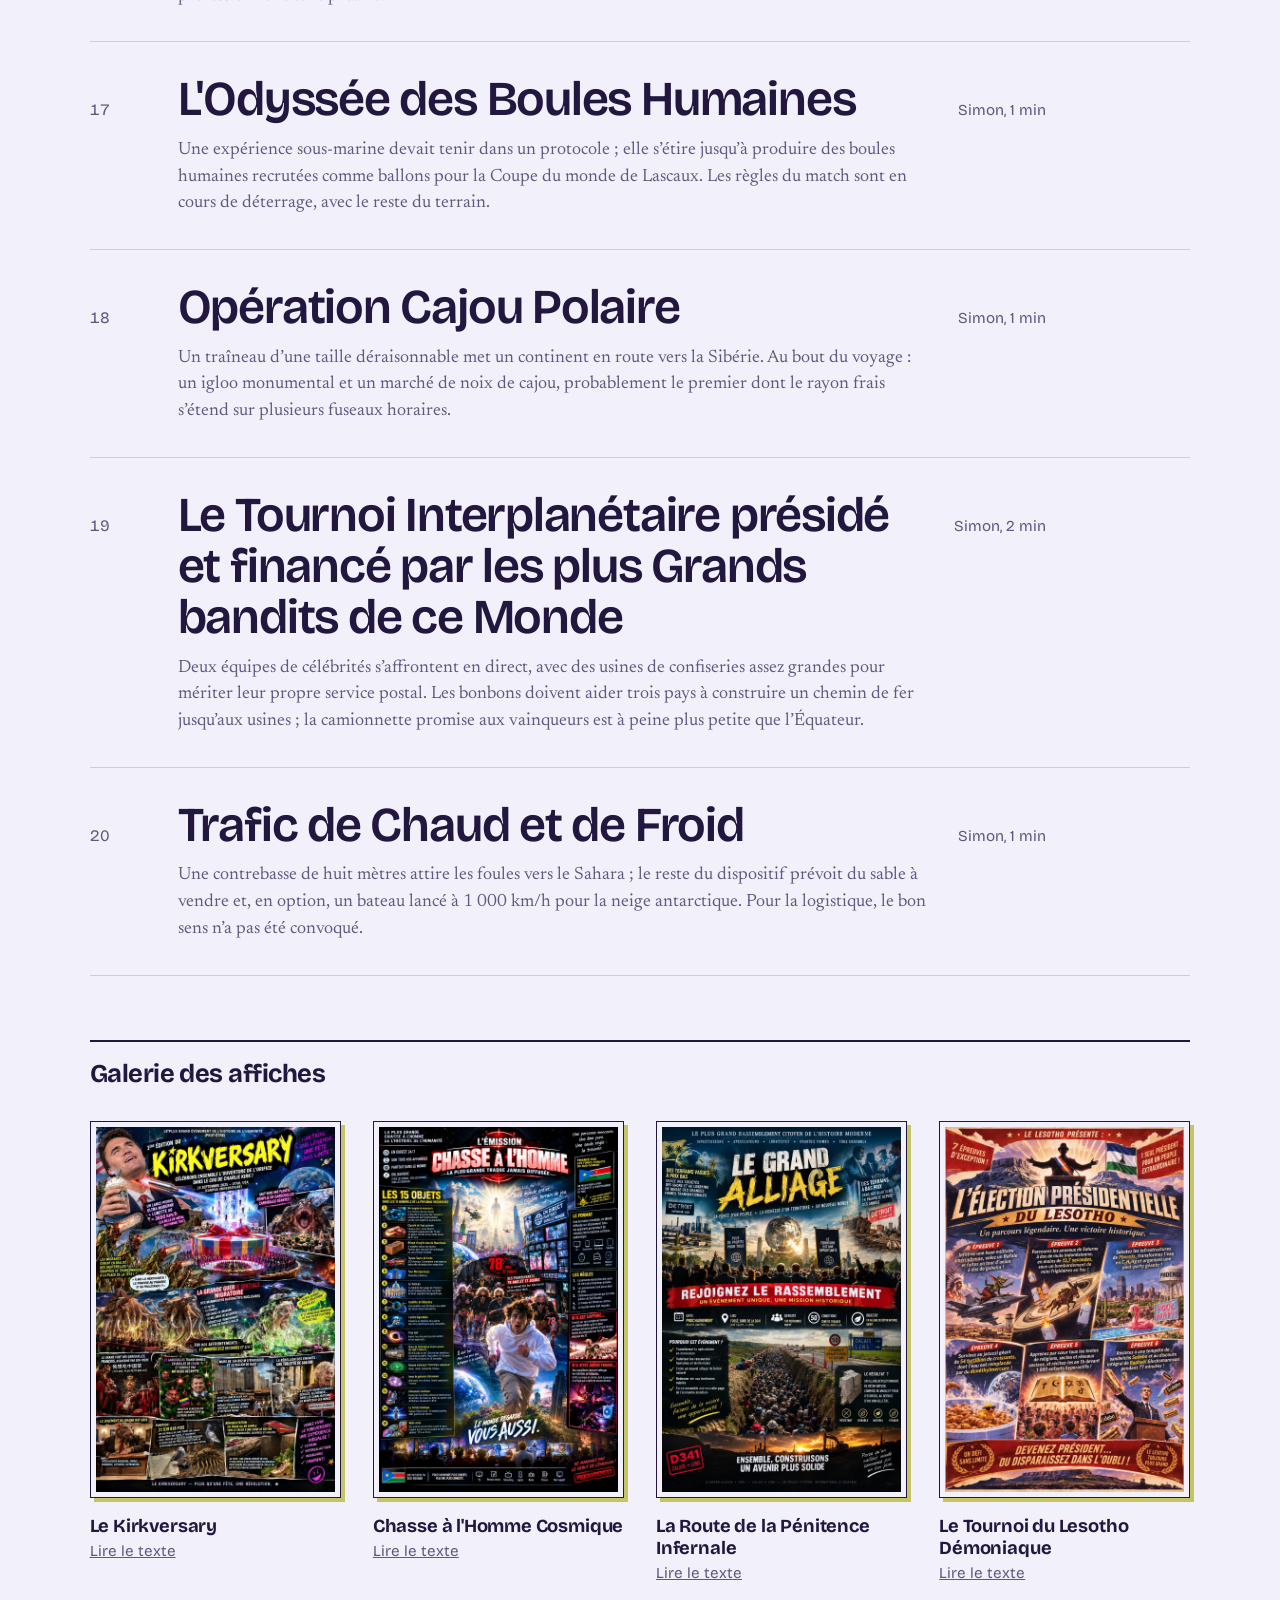
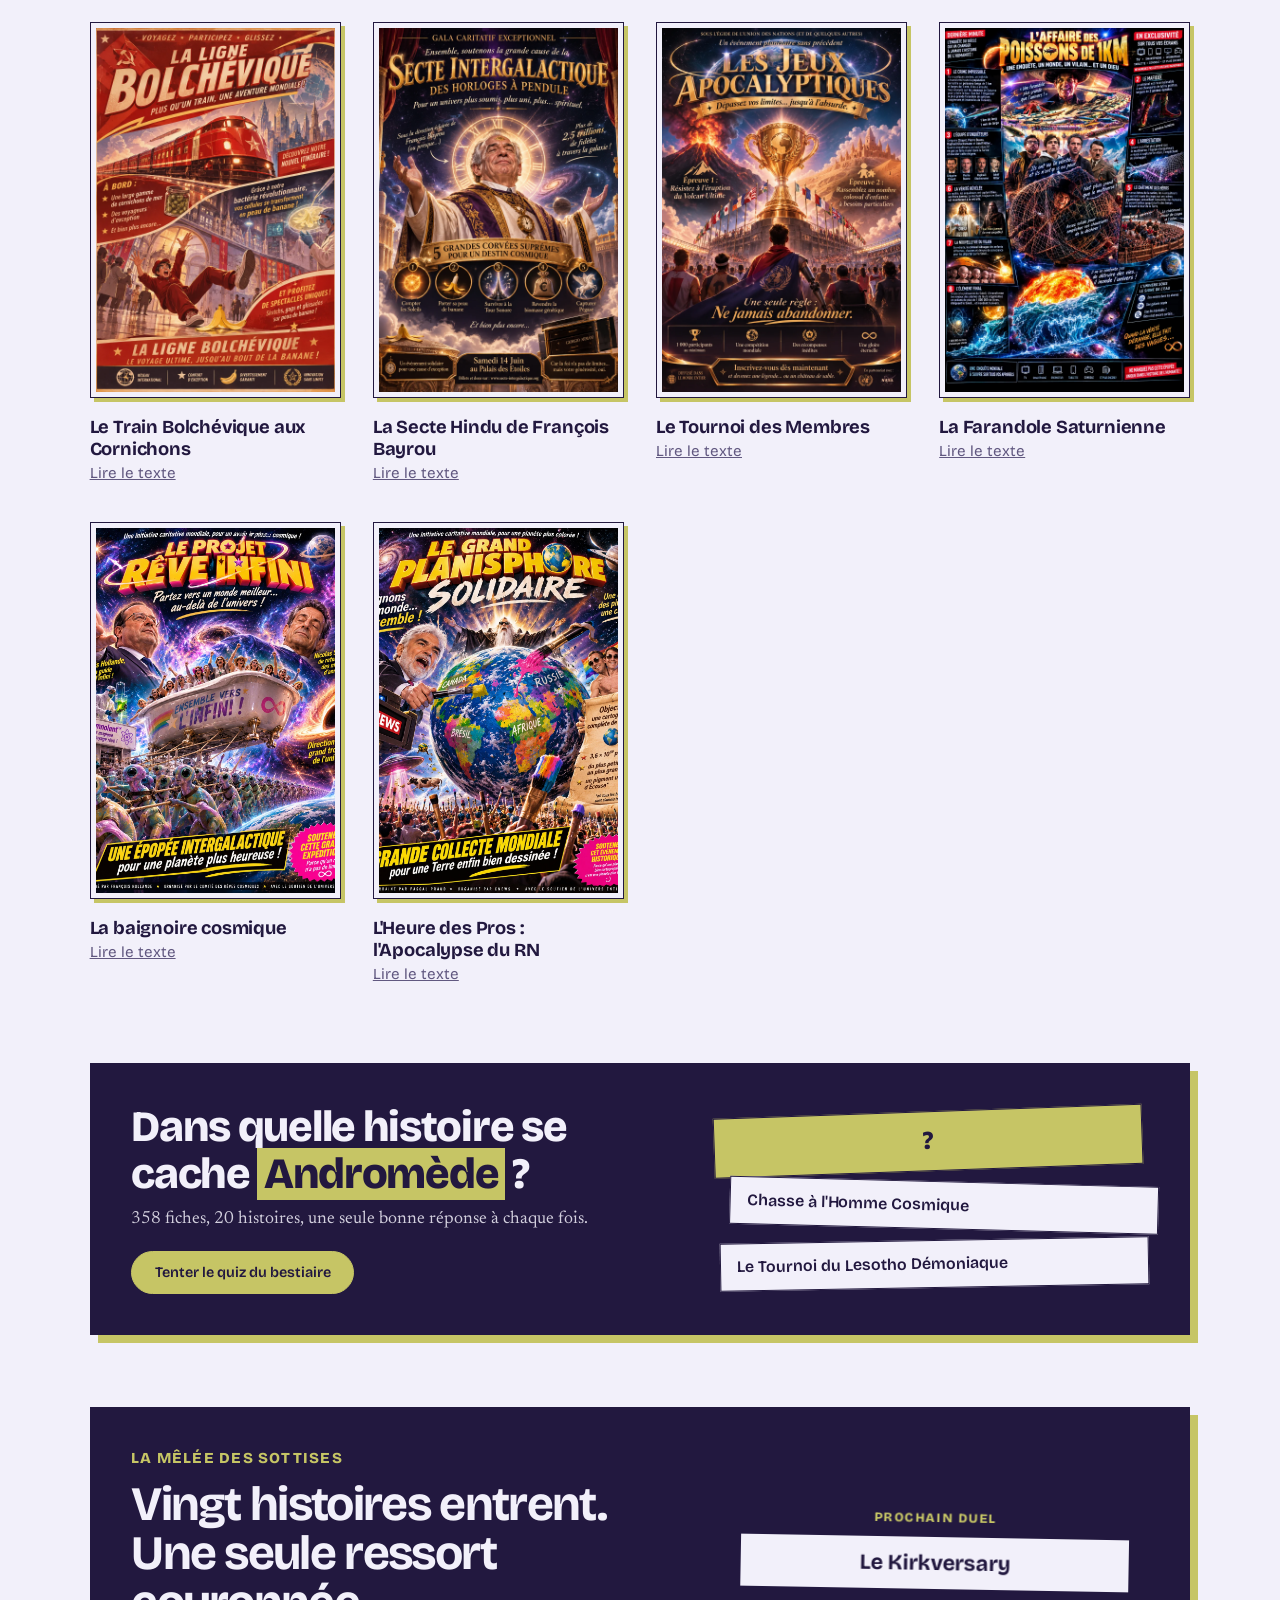
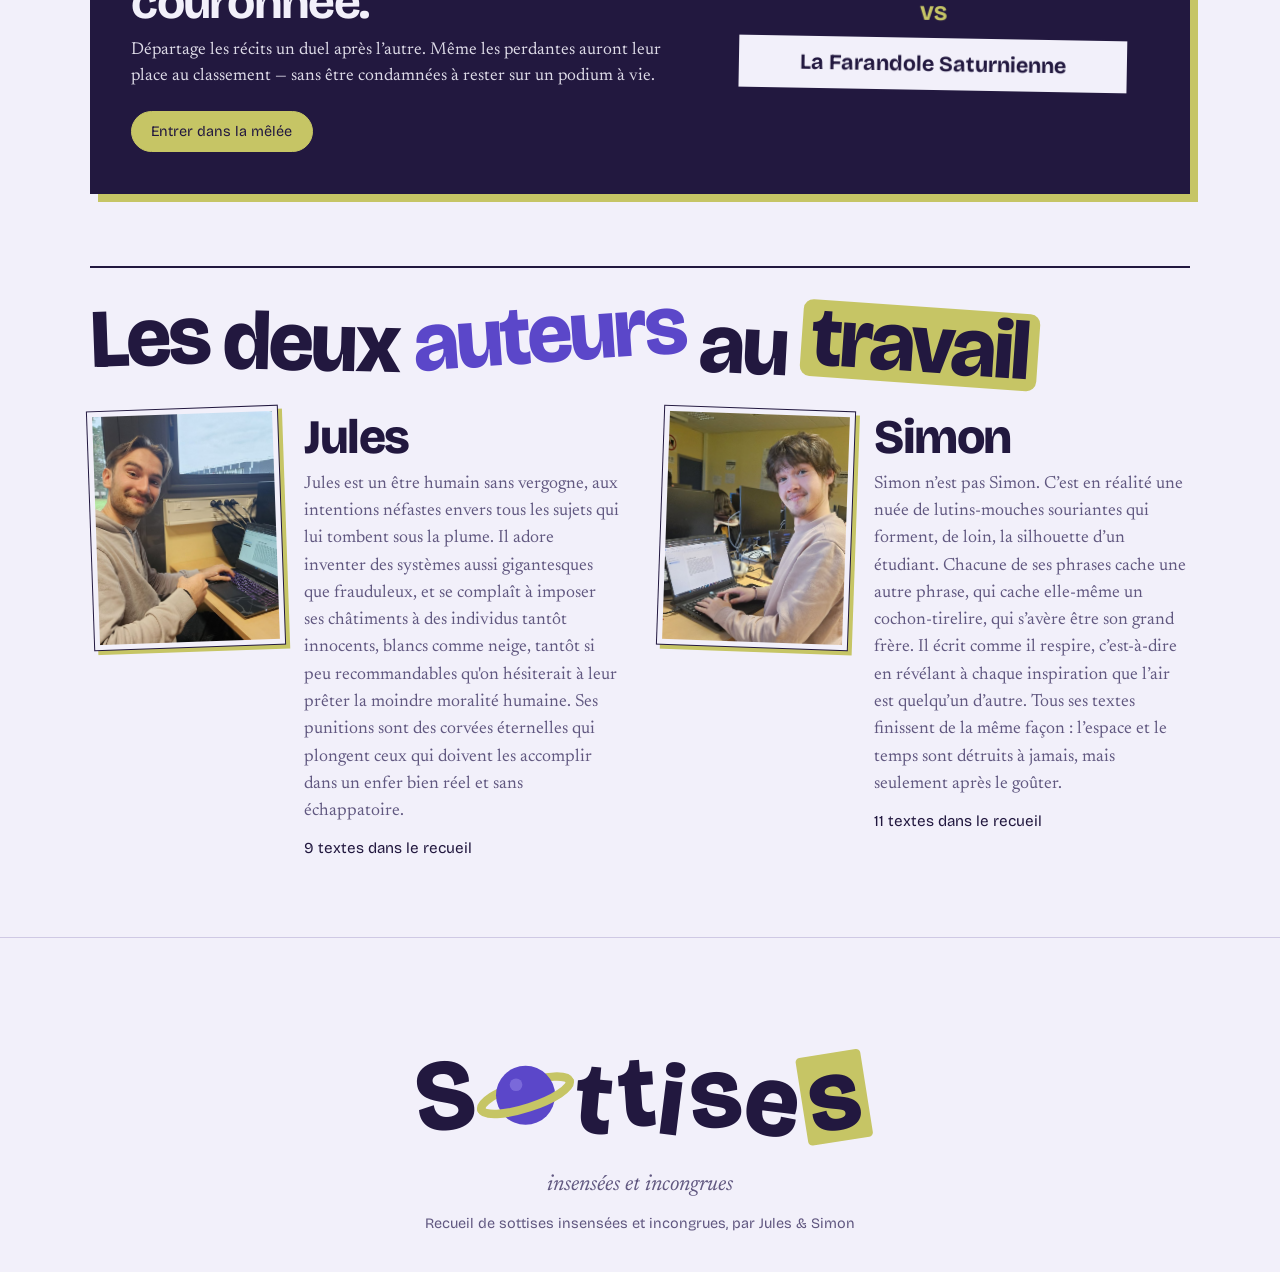
==== commit b59d9dc5: "tier list" ====
--- a/index.html
+++ b/index.html
@@ -35,6 +35,7 @@
       <a class="nav-accueil" id="nav-carte" href="#carte">Carte</a>
       <a class="nav-accueil" id="nav-quiz" href="quiz.html">Quiz</a>
       <a class="nav-accueil" id="nav-tournoi" href="tournoi.html">La Mêlée</a>
+      <a class="nav-accueil" id="nav-tier" href="tierlist.html">Tier list</a>
       </nav>
       <a class="outil" id="retour-barre" href="#accueil" hidden>Sommaire</a>
       <button class="outil" id="taille" type="button" hidden aria-label="Changer la taille du texte">Aa</button>
--- a/style.css
+++ b/style.css
@@ -1431,7 +1431,7 @@
 .nav-accueil[aria-current="page"] { color: var(--encre); font-weight: 700; }
 .burger { display: none; }
 
-@media (max-width: 960px) {
+@media (max-width: 1100px) {
   .outils { align-items: center; }
   .burger {
     display: inline-flex; align-items: center; justify-content: center;
@@ -1469,7 +1469,7 @@
   .menu .nav-accueil:hover, .menu .nav-accueil[aria-current="page"] { color: var(--violet); }
   .menu .nav-accueil[aria-current="page"]::after { content: " ←"; color: var(--moutarde); }
 }
-@media (max-width: 960px) and (prefers-reduced-motion: reduce) {
+@media (max-width: 1100px) and (prefers-reduced-motion: reduce) {
   .burger-barres span { transition: none; }
 }
 
@@ -1510,3 +1510,88 @@
 .s-cle:hover, .s-cle:focus-visible { background: color-mix(in srgb, var(--moutarde) 60%, transparent); }
 @keyframes s-eclair { 0%, 40% { background: color-mix(in srgb, var(--moutarde) 55%, transparent); } 100% { background: transparent; } }
 .s-eclair { animation: s-eclair 2.2s ease-out; }
+
+/* =========================================================
+   TIER LIST
+   ========================================================= */
+.page-tier .hero { max-width: 64rem; margin-left: auto; margin-right: auto; text-align: center; }
+.page-tier .hero .chapeau { max-width: 46rem; margin-left: auto; margin-right: auto; }
+.titre-tier .mot { animation: none !important; }
+.titre-tier .mot:nth-child(1), .titre-tier .mot:nth-child(3) { color: var(--gris); transform: none; font-size: .72em; }
+.titre-tier .mot:nth-child(2) { color: var(--violet); transform: rotate(-2deg); }
+.titre-tier .mot:nth-child(4) { padding: 0 .12em; border-radius: .12em; background: var(--moutarde); color: #22183F; transform: rotate(2deg); }
+
+.tierlist { max-width: 76rem; margin: 0 auto 5rem; }
+.tl-barre-outils { display: flex; flex-wrap: wrap; justify-content: space-between; align-items: baseline; gap: .3rem 1.5rem; margin: 0 0 .8rem; }
+.tl-compteur { margin: 0; font-size: 1.05rem; }
+.tl-compteur strong { color: var(--violet); font-size: 1.4rem; }
+.tl-aide { margin: 0; color: var(--gris); font-family: var(--lecture); font-size: 1.02rem; }
+
+.tl-etages { border: 1.5px solid var(--encre); box-shadow: 6px 6px 0 var(--moutarde); background: var(--papier); }
+.tl-rangee { display: grid; grid-template-columns: 8.5rem minmax(0, 1fr); min-height: 5.6rem; }
+.tl-rangee + .tl-rangee { border-top: 1.5px solid var(--encre); }
+.tl-etiquette { display: flex; flex-direction: column; justify-content: center; align-items: center; gap: .15rem; padding: .5rem; border: 0; border-right: 1.5px solid var(--encre); font: inherit; text-align: center; cursor: pointer; color: #22183F; }
+div.tl-etiquette { cursor: default; }
+.tl-lettre { font-size: 2.4rem; font-weight: 800; line-height: 1; letter-spacing: -.04em; }
+.tl-nom { font-size: .78rem; font-weight: 700; line-height: 1.15; }
+.tl-S .tl-etiquette { background: var(--violet); color: #fff; }
+.tl-A .tl-etiquette { background: var(--moutarde); }
+.tl-B .tl-etiquette { background: #B7ACEB; }
+.tl-C .tl-etiquette { background: #DCD8E8; }
+.tl-D .tl-etiquette { background: #22183F; color: #F2F0FA; }
+
+.tl-zone { display: flex; flex-wrap: wrap; align-content: flex-start; gap: .5rem; padding: .55rem; min-height: 5.5rem; transition: background .15s; }
+.tl-zone.survolee { background: color-mix(in srgb, var(--moutarde) 22%, transparent); }
+.tl-etages .tl-zone:empty::before { content: "Glisse une histoire ici"; align-self: center; margin-left: .4rem; color: var(--gris); font-family: var(--lecture); font-style: italic; opacity: .7; }
+.tierlist:has(.tl-carte.choisie) .tl-etiquette, .tierlist:has(.tl-carte.choisie) .tl-etages .tl-zone { cursor: copy; }
+.tierlist:has(.tl-carte.choisie) .tl-etages .tl-zone:hover { background: color-mix(in srgb, var(--moutarde) 18%, transparent); }
+
+.tl-carte {
+  display: flex; flex-direction: column; justify-content: space-between; gap: .3rem;
+  width: 9.6rem; min-height: 4.4rem; padding: .5rem .6rem .45rem;
+  background: var(--papier); color: var(--encre); text-align: left; text-decoration: none;
+  border: 1.5px solid var(--encre); border-left-width: 5px; border-radius: 0;
+  font: inherit; cursor: grab; user-select: none; -webkit-user-select: none; -webkit-touch-callout: none; touch-action: manipulation;
+}
+.tl-carte.jules { border-left-color: var(--violet); }
+.tl-carte.simon { border-left-color: var(--moutarde); }
+.tl-carte:hover { box-shadow: 3px 3px 0 var(--violet); }
+.tl-carte:focus-visible { outline: 3px solid var(--violet); outline-offset: 2px; }
+.tl-carte.choisie { background: var(--moutarde); color: #22183F; box-shadow: 4px 4px 0 var(--encre); transform: translate(-2px, -2px); }
+.tl-titre { font-size: .9rem; font-weight: 800; line-height: 1.15; letter-spacing: -.01em; display: -webkit-box; -webkit-line-clamp: 3; -webkit-box-orient: vertical; overflow: hidden; }
+.tl-auteur { font-size: .74rem; color: var(--gris); font-weight: 600; }
+.tl-carte.choisie .tl-auteur { color: #22183F; }
+.tl-emplacement { opacity: .3; border-style: dashed; box-shadow: none; }
+.tl-fantome { position: fixed; left: 0; top: 0; z-index: 100; pointer-events: none; margin: 0; box-shadow: 6px 6px 0 var(--violet); cursor: grabbing; }
+body.tl-glisse-en-cours, body.tl-glisse-en-cours * { cursor: grabbing !important; user-select: none; }
+
+.tl-reserve { margin-top: 2rem; border: 1.5px dashed var(--encre); background: color-mix(in srgb, var(--papier-2) 60%, var(--papier)); }
+.tl-reserve-titre { display: flex; align-items: baseline; gap: .6rem; width: 100%; padding: .7rem .8rem .2rem; background: none; border: 0; font: inherit; font-weight: 800; font-size: 1.1rem; color: var(--encre); text-align: left; cursor: pointer; }
+.tl-reserve-titre span { color: var(--gris); font-weight: 400; font-size: .95rem; }
+.tl-reserve .tl-zone { min-height: 3rem; }
+
+.tl-actions { display: flex; flex-wrap: wrap; align-items: center; justify-content: center; gap: .7rem; margin: 2rem 0 0; }
+.tl-actions .outil { padding: .6rem 1.1rem; }
+.tl-actions .outil[disabled] { opacity: .45; cursor: not-allowed; }
+.tl-prenom { display: inline-flex; align-items: center; gap: .5rem; font-size: .95rem; color: var(--gris); }
+.tl-prenom input { font: inherit; color: var(--encre); background: var(--papier); border: 1px solid var(--trait); border-radius: 999px; padding: .5rem .9rem; width: 12rem; }
+.tl-lien { flex: 1 1 100%; max-width: 40rem; font: inherit; font-size: .9rem; padding: .5rem .8rem; border: 1.5px solid var(--violet); background: var(--papier); color: var(--encre); }
+.tl-clavier { margin: 1.2rem 0 0; text-align: center; color: var(--gris); font-size: .88rem; }
+.tl-clavier kbd { font: inherit; font-weight: 700; padding: 0 .35rem; border: 1px solid var(--trait); border-bottom-width: 2px; border-radius: 4px; background: var(--papier); color: var(--encre); }
+@media (pointer: coarse) { .tl-clavier { display: none; } }
+
+.tl-partage-entete { text-align: center; margin: 0 0 1.5rem; }
+.tl-partage-entete h2 { margin: .2rem 0 .4rem; font-size: clamp(1.7rem, 4vw, 2.6rem); letter-spacing: -.03em; }
+.tl-partage-entete p:last-child { margin: 0; color: var(--gris); font-family: var(--lecture); }
+a.tl-carte { cursor: pointer; }
+
+@media (max-width: 640px) {
+  .tl-rangee { grid-template-columns: 4.2rem minmax(0, 1fr); min-height: 4.6rem; }
+  .tl-lettre { font-size: 1.9rem; }
+  .tl-nom { font-size: .6rem; }
+  .tl-zone { gap: .35rem; padding: .4rem; min-height: 4.4rem; }
+  .tl-carte { width: calc(50% - .2rem); min-height: 3.9rem; padding: .4rem .5rem; }
+  .tl-titre { font-size: .82rem; }
+  .tl-etages .tl-zone:empty::before { content: "Vide"; }
+  .tl-prenom { flex: 1 1 100%; justify-content: center; }
+}
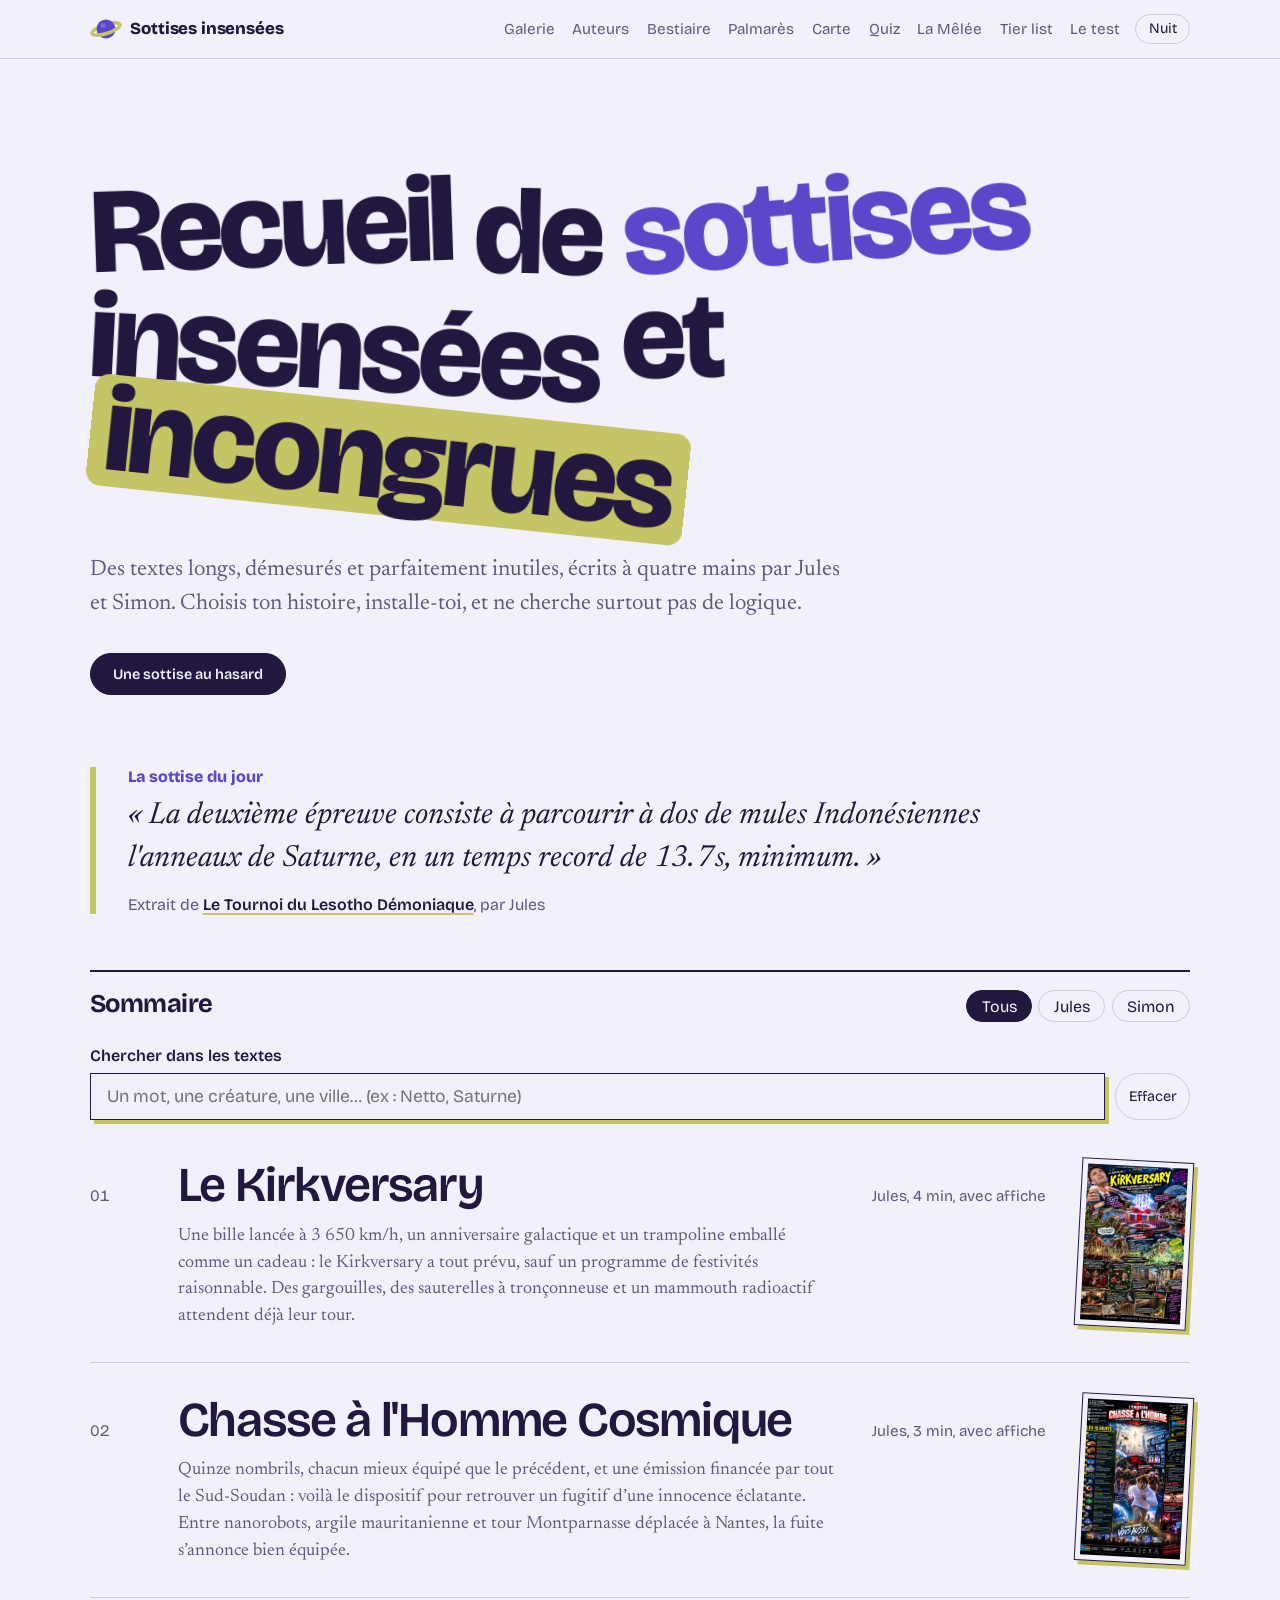
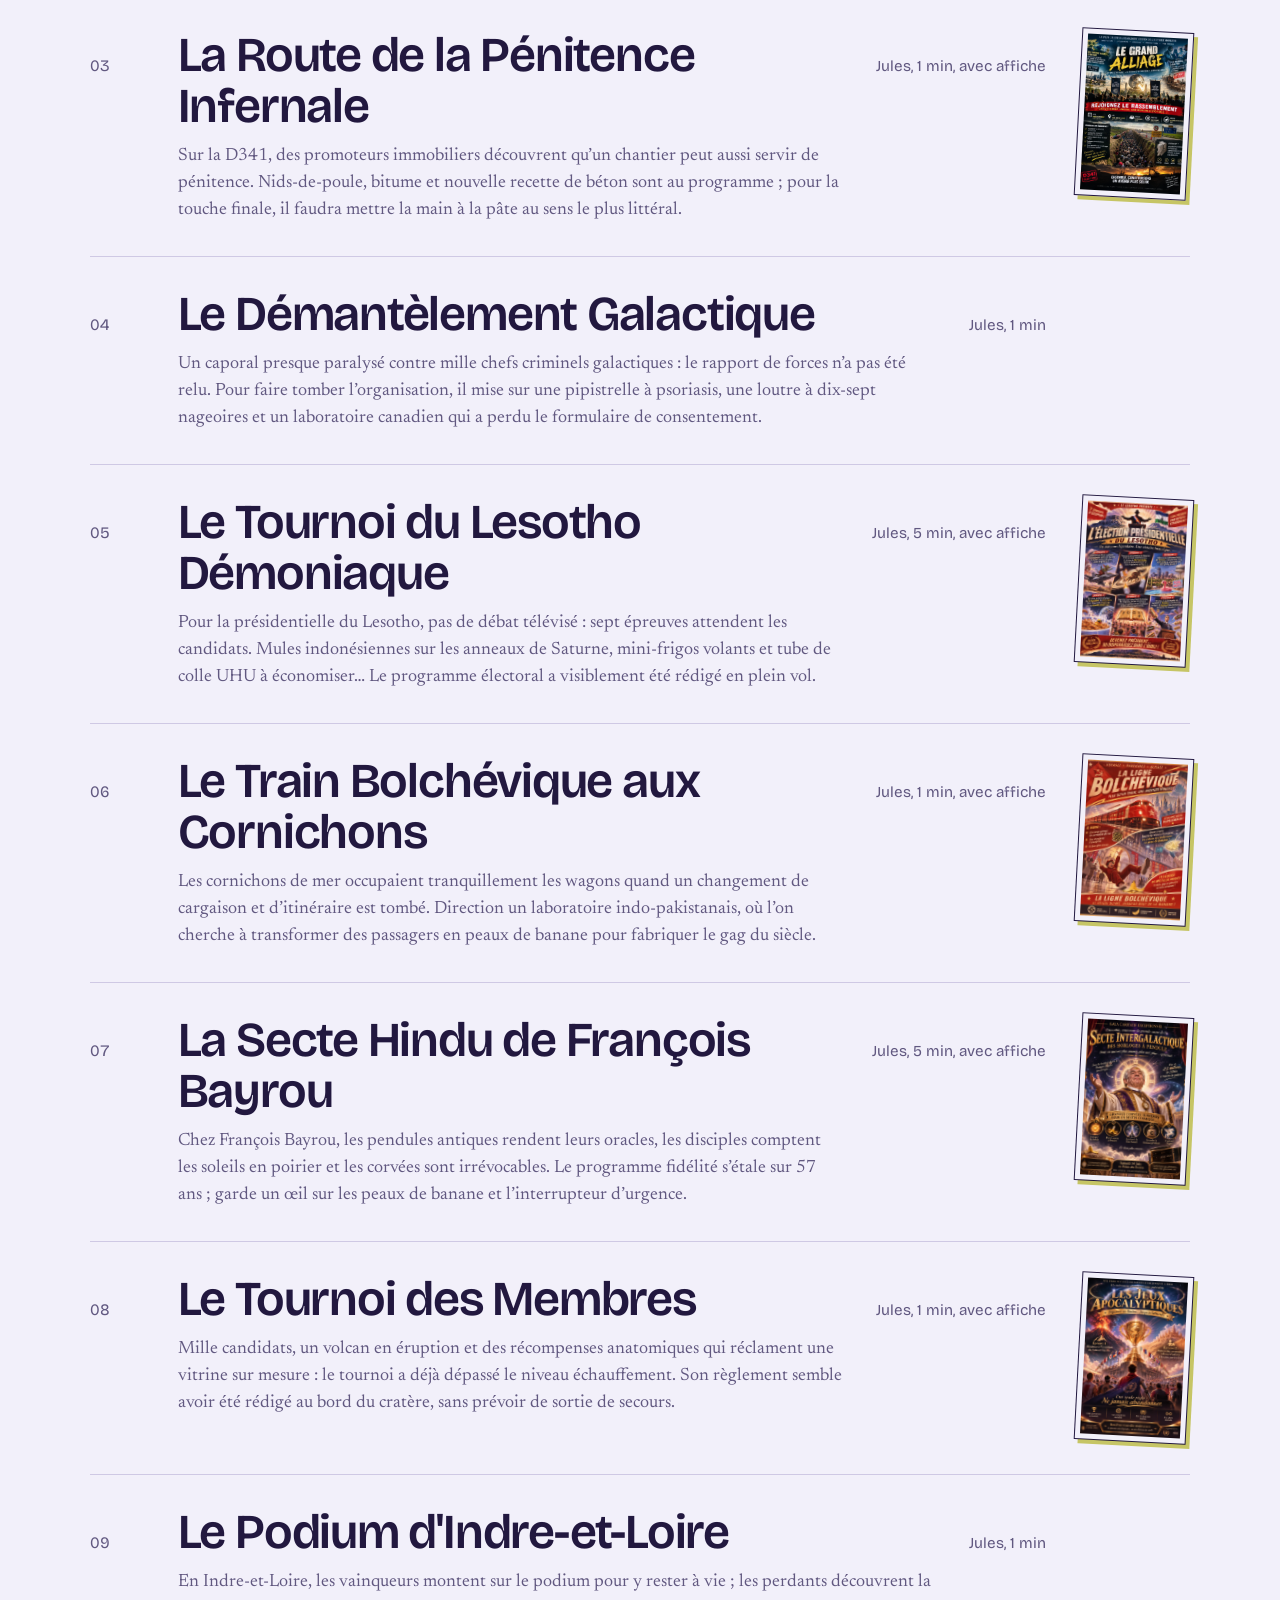
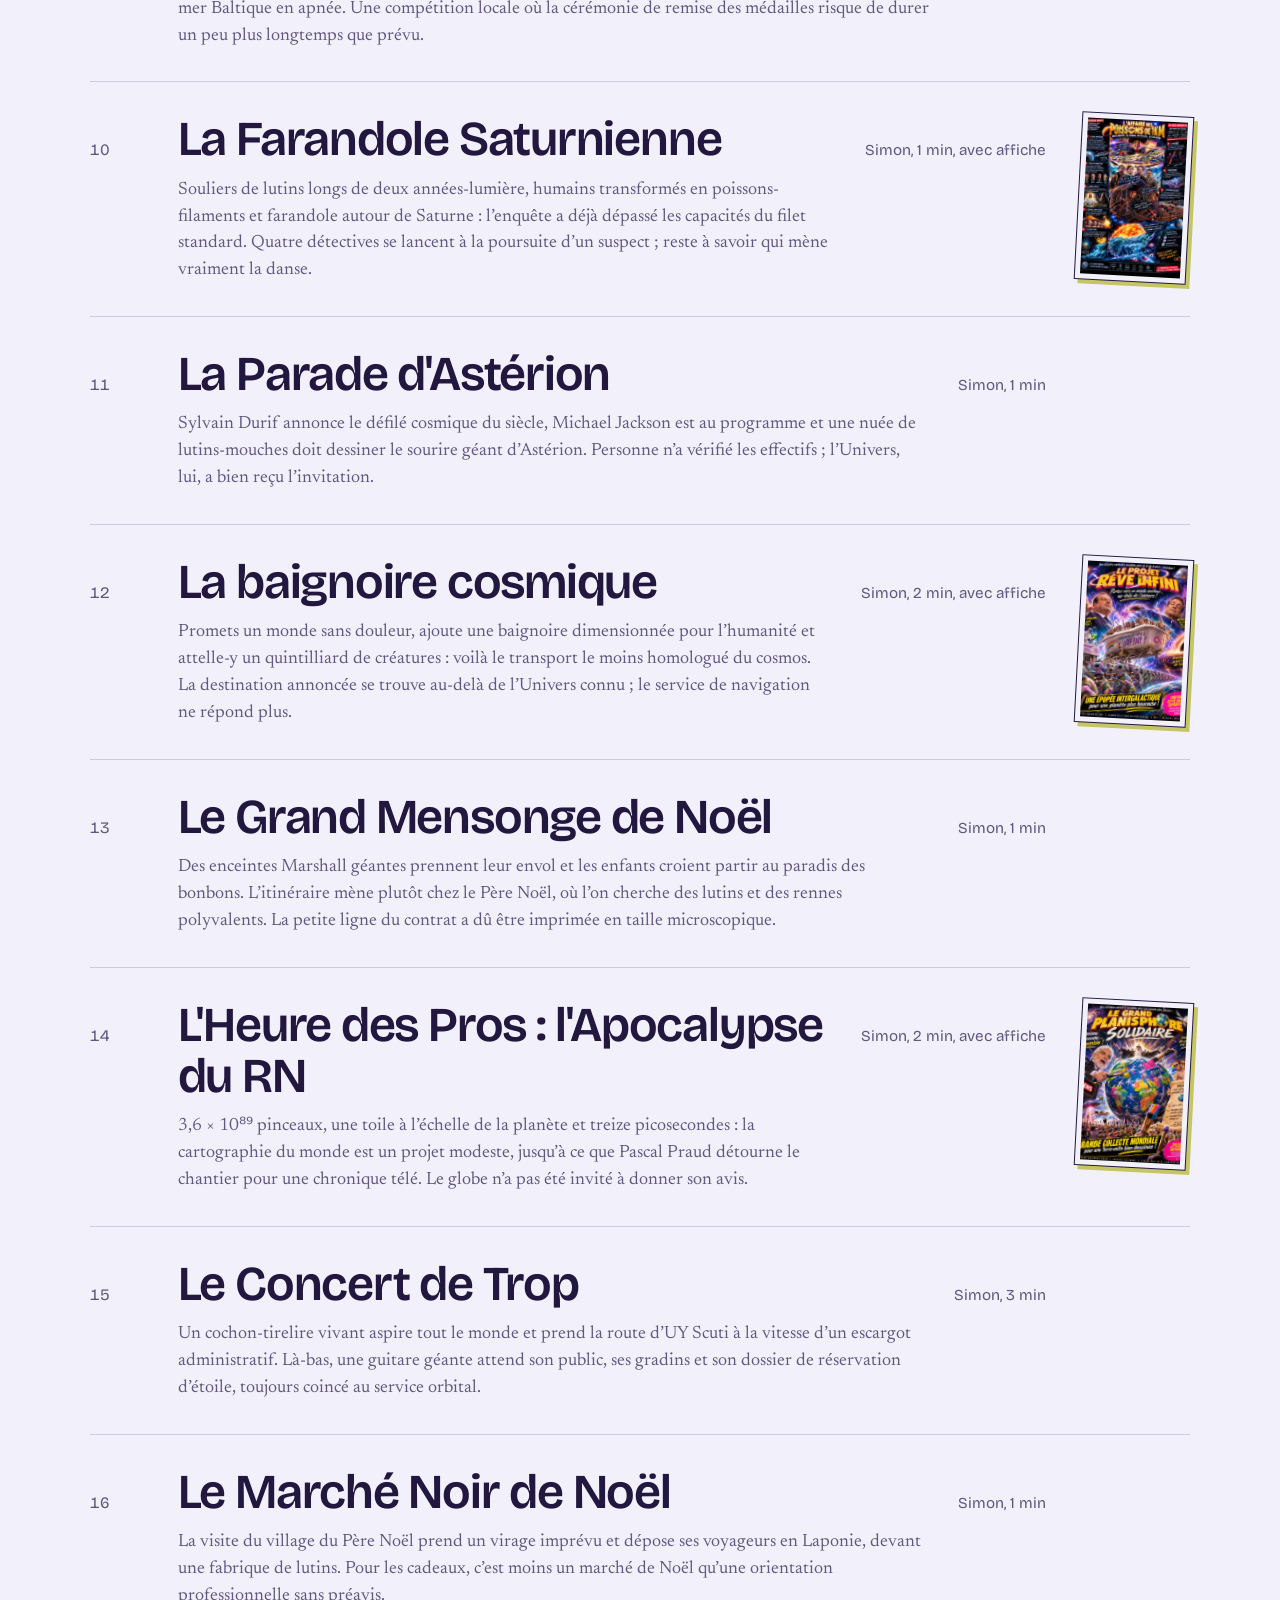
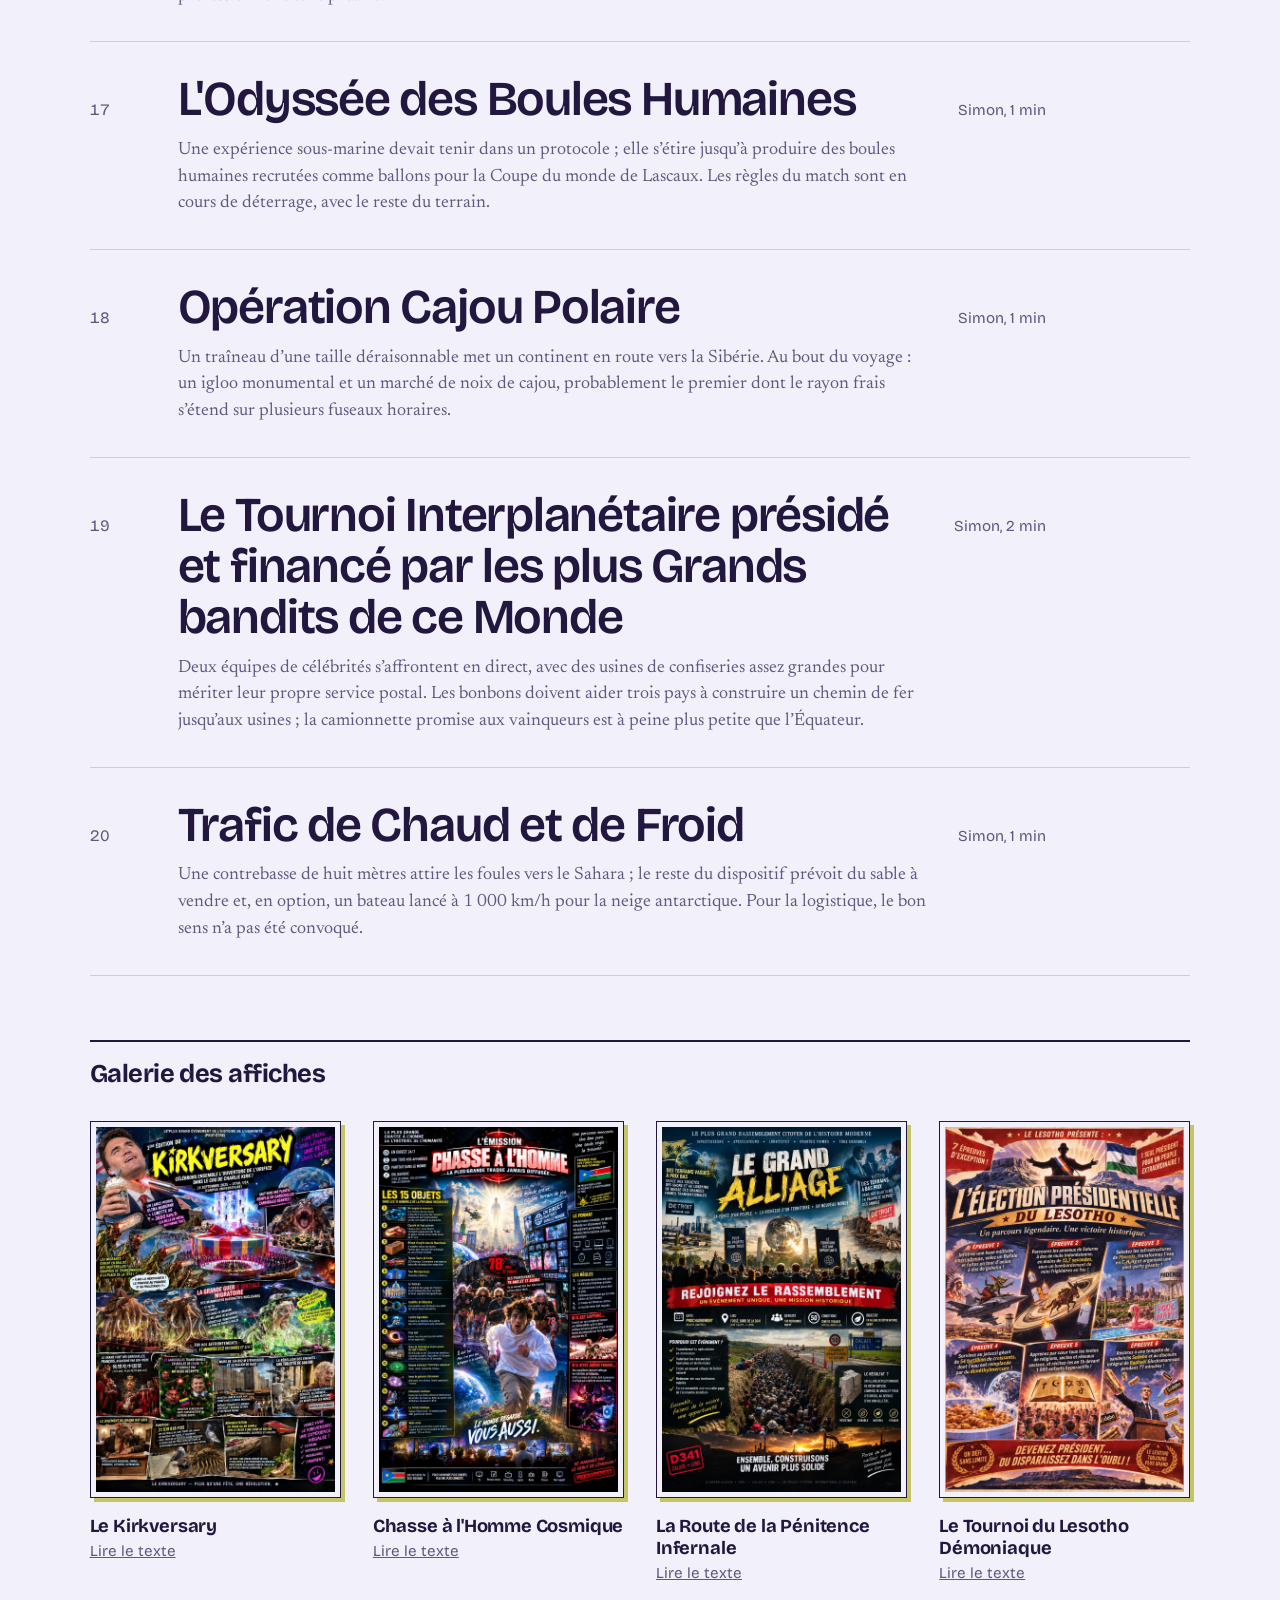
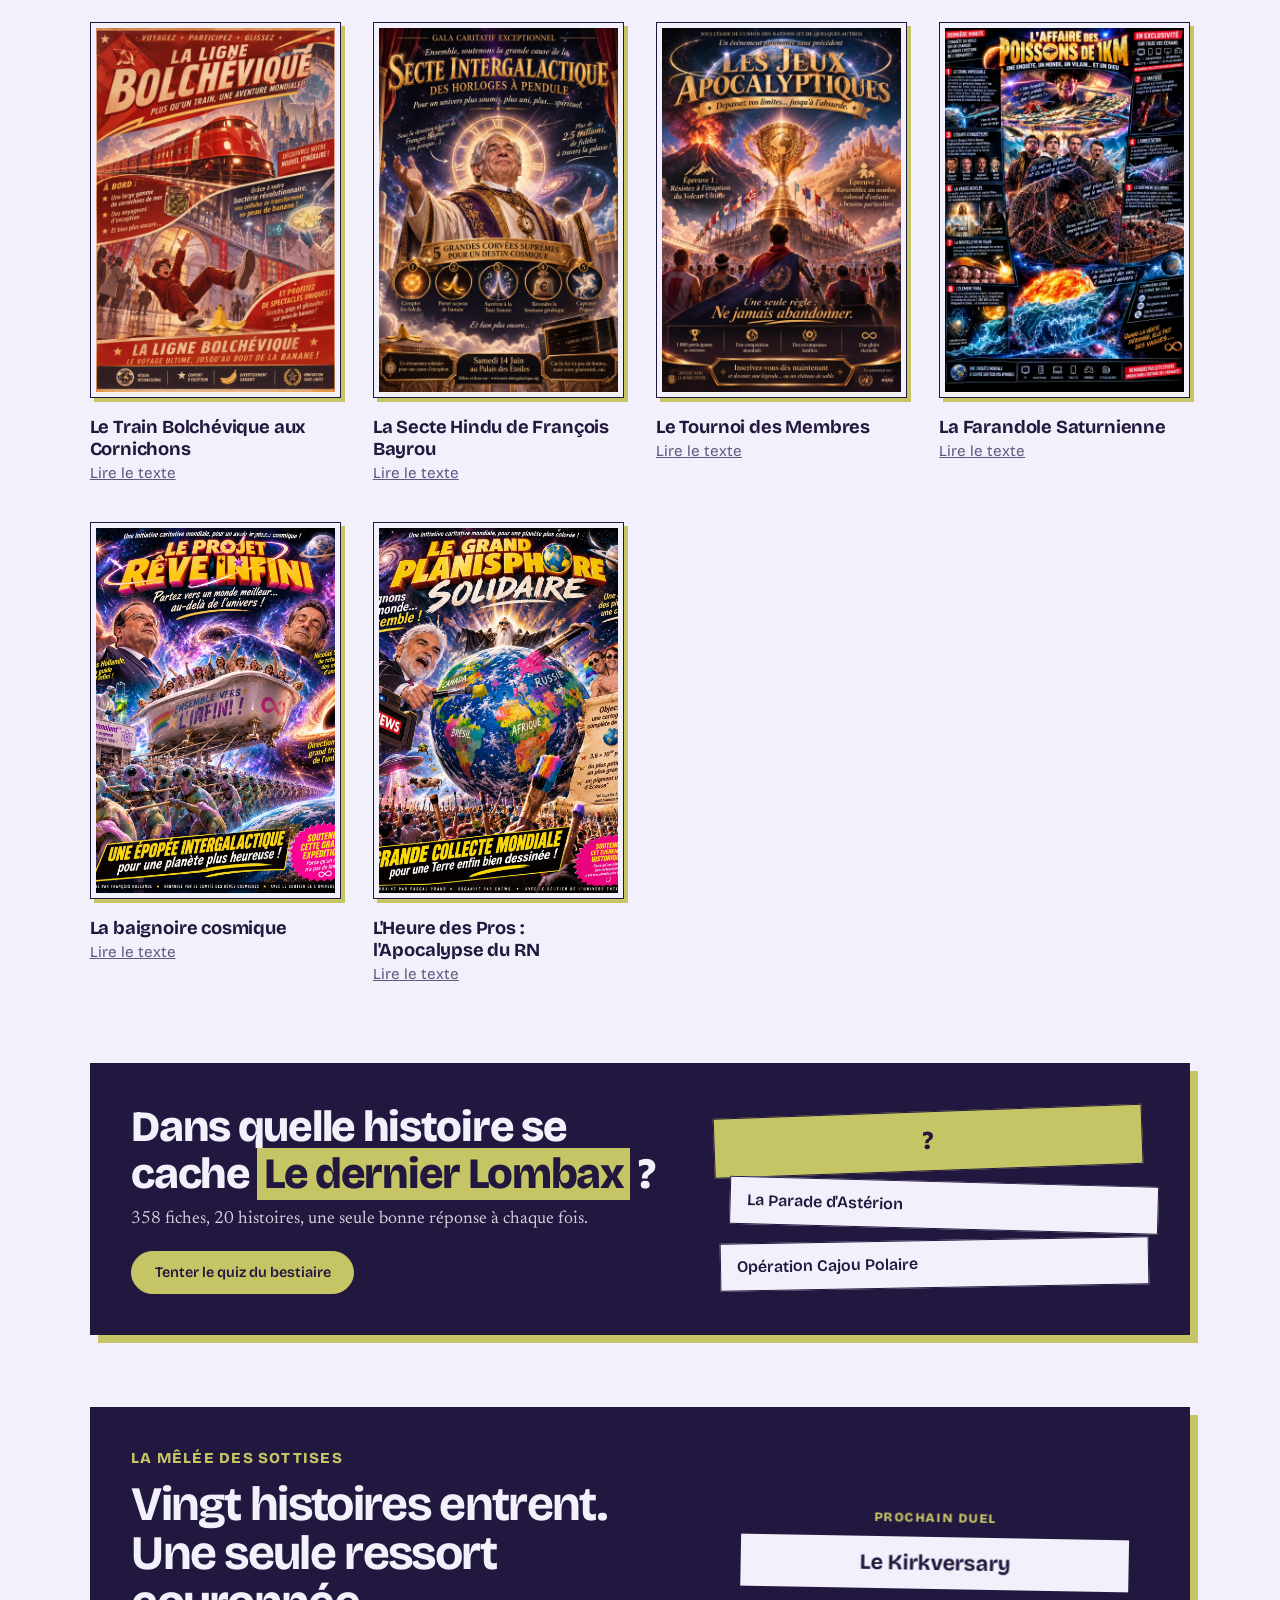
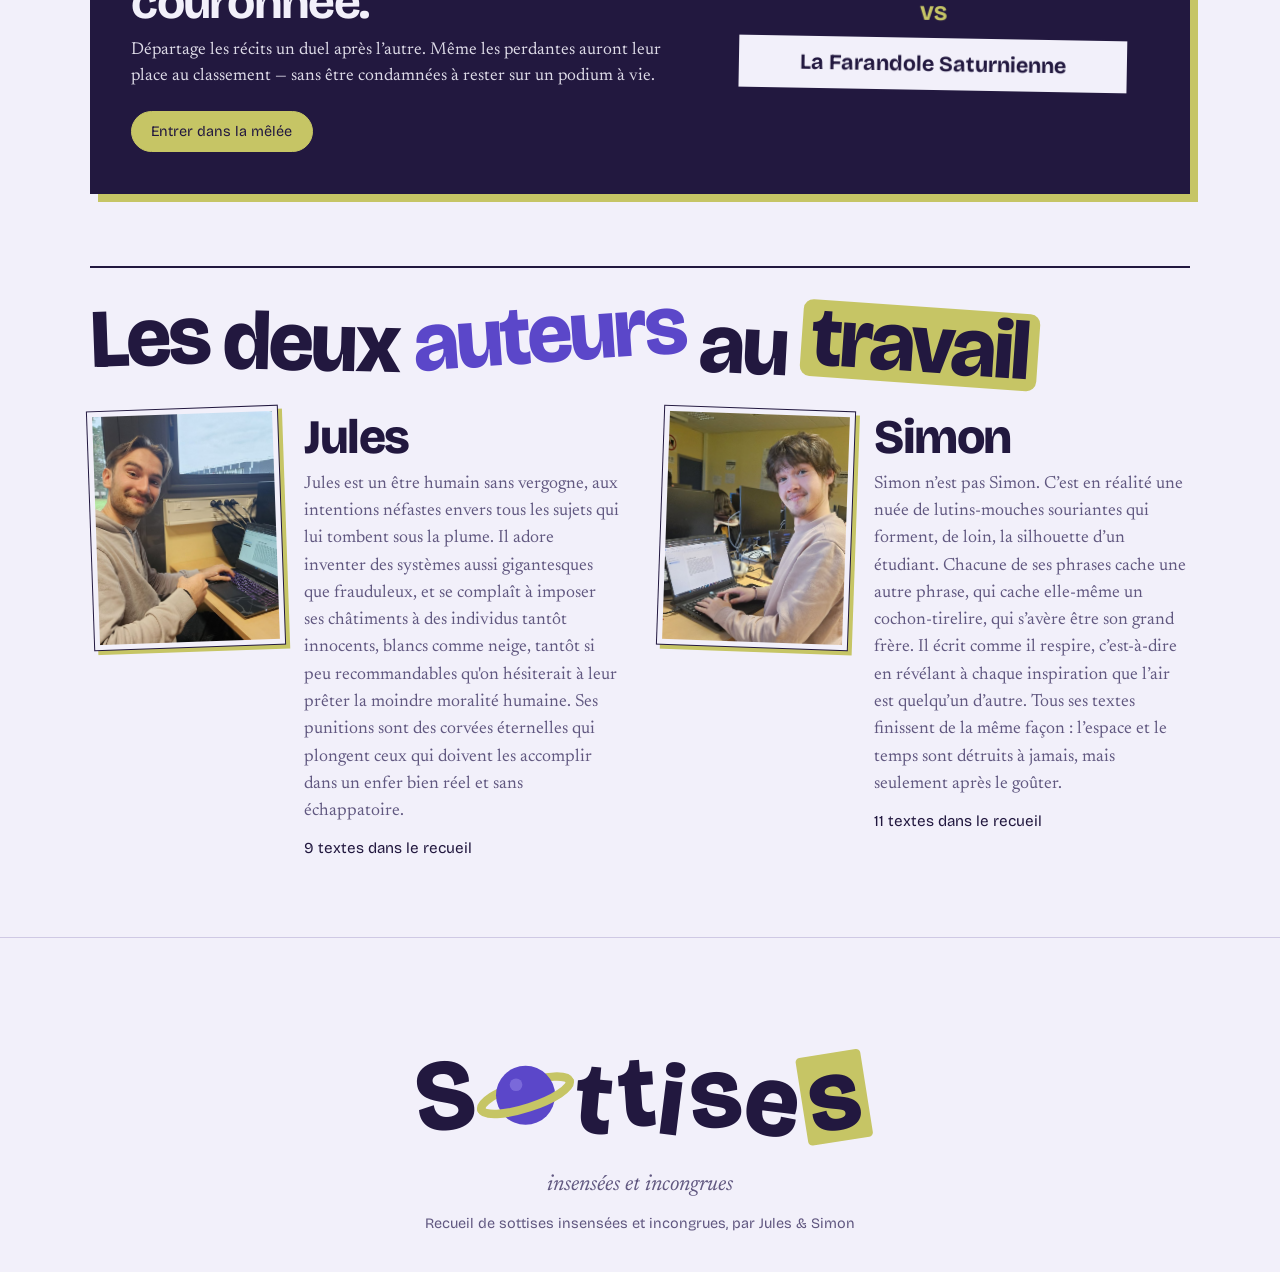
==== commit 5df73e39: "quele sottise es tu   ," ====
--- a/index.html
+++ b/index.html
@@ -36,6 +36,7 @@
       <a class="nav-accueil" id="nav-quiz" href="quiz.html">Quiz</a>
       <a class="nav-accueil" id="nav-tournoi" href="tournoi.html">La Mêlée</a>
       <a class="nav-accueil" id="nav-tier" href="tierlist.html">Tier list</a>
+      <a class="nav-accueil" id="nav-test" href="test.html">Le test</a>
       </nav>
       <a class="outil" id="retour-barre" href="#accueil" hidden>Sommaire</a>
       <button class="outil" id="taille" type="button" hidden aria-label="Changer la taille du texte">Aa</button>
--- a/style.css
+++ b/style.css
@@ -1534,8 +1534,8 @@
 div.tl-etiquette { cursor: default; }
 .tl-lettre { font-size: 2.4rem; font-weight: 800; line-height: 1; letter-spacing: -.04em; }
 .tl-nom { font-size: .78rem; font-weight: 700; line-height: 1.15; }
-.tl-S .tl-etiquette { background: var(--violet); color: #fff; }
-.tl-A .tl-etiquette { background: var(--moutarde); }
+.tl-S .tl-etiquette { background: var(--moutarde); }
+.tl-A .tl-etiquette { background: var(--violet); color: #fff; }
 .tl-B .tl-etiquette { background: #B7ACEB; }
 .tl-C .tl-etiquette { background: #DCD8E8; }
 .tl-D .tl-etiquette { background: #22183F; color: #F2F0FA; }
@@ -1595,3 +1595,80 @@
   .tl-etages .tl-zone:empty::before { content: "Vide"; }
   .tl-prenom { flex: 1 1 100%; justify-content: center; }
 }
+
+.tl-actions .outil.tl-copie { background: var(--moutarde); color: #22183F; border-color: var(--moutarde); }
+.tl-lien { text-align: center; }
+
+
+/* =========================================================
+   TEST DE PERSONNALITÉ
+   ========================================================= */
+.page-test .hero { max-width: 64rem; margin-left: auto; margin-right: auto; text-align: center; }
+.page-test .hero .chapeau { max-width: 44rem; margin-left: auto; margin-right: auto; }
+.titre-test .mot { animation: none !important; }
+.titre-test .mot:nth-child(1), .titre-test .mot:nth-child(3) { color: var(--gris); transform: none; font-size: .72em; }
+.titre-test .mot:nth-child(2) { padding: 0 .12em; border-radius: .12em; background: var(--moutarde); color: #22183F; transform: rotate(-2deg); }
+.titre-test .mot:nth-child(4) { color: var(--violet); transform: rotate(8deg); }
+
+.test { max-width: 50rem; margin: 0 auto 5rem; padding: clamp(1.3rem, 4vw, 2.6rem); border: 1.5px solid var(--encre); box-shadow: 8px 8px 0 var(--moutarde); background: var(--papier); scroll-margin-top: 5rem; }
+.pt-accueil { text-align: center; }
+.pt-accueil h2 { margin: 0 0 .8rem; font-size: clamp(1.5rem, 3.5vw, 2.3rem); letter-spacing: -.03em; line-height: 1.1; }
+.pt-accueil > p { color: var(--gris); font-family: var(--lecture); font-size: 1.1rem; line-height: 1.55; max-width: 38rem; margin: 0 auto; }
+.pt-modes { display: grid; grid-template-columns: 1fr 1fr; gap: 1rem; margin: 1.8rem 0 0; }
+@media (max-width: 560px) { .pt-modes { grid-template-columns: 1fr; } }
+.pt-mode { display: flex; flex-direction: column; gap: .3rem; padding: 1.2rem 1.1rem; font: inherit; color: var(--encre); background: var(--papier); border: 1.5px solid var(--encre); cursor: pointer; text-align: left; }
+.pt-mode strong { font-size: 1.25rem; letter-spacing: -.02em; }
+.pt-mode span { color: var(--gris); font-size: .95rem; }
+.pt-mode:hover, .pt-mode:focus-visible { box-shadow: 5px 5px 0 var(--violet); transform: translate(-2px, -2px); }
+.pt-mode-complet { background: var(--encre); color: var(--papier); }
+.pt-mode-complet span { color: color-mix(in srgb, var(--papier) 75%, transparent); }
+.pt-ancien { margin: 1.4rem 0 0 !important; font-size: 1rem !important; }
+.pt-ancien a { color: var(--encre); font-weight: 700; }
+
+.pt-entete { display: flex; justify-content: space-between; align-items: center; gap: 1rem; color: var(--gris); font-size: .95rem; }
+.pt-entete strong { color: var(--encre); }
+.pt-retour { font: inherit; font-size: .9rem; color: var(--gris); background: none; border: 0; cursor: pointer; padding: .2rem 0; }
+.pt-retour:hover { color: var(--violet); }
+.pt-progression { height: .5rem; margin: .6rem 0 1.6rem; background: var(--papier-2); }
+.pt-progression span { display: block; height: 100%; background: var(--violet); transition: width .25s; }
+.pt-question { margin: 0 0 1.4rem; font-size: clamp(1.35rem, 3vw, 1.95rem); line-height: 1.2; letter-spacing: -.02em; outline: none; }
+.pt-reponses { list-style: none; margin: 0; padding: 0; display: grid; gap: .65rem; }
+.pt-reponse { display: flex; align-items: flex-start; gap: .9rem; width: 100%; padding: .9rem 1rem; font: 1.08rem/1.45 var(--lecture); color: var(--encre); background: var(--papier); border: 1.5px solid var(--encre); text-align: left; cursor: pointer; }
+.pt-lettre { flex: none; display: inline-grid; place-items: center; width: 1.8rem; height: 1.8rem; font: 800 .95rem var(--display); background: var(--papier-2); border-radius: 50%; }
+.pt-reponse:hover, .pt-reponse:focus-visible { background: color-mix(in srgb, var(--moutarde) 25%, var(--papier)); box-shadow: 4px 4px 0 var(--violet); }
+.pt-reponse.choisie { background: var(--moutarde); color: #22183F; }
+.pt-reponse.choisie .pt-lettre { background: var(--encre); color: var(--papier); }
+@media (prefers-reduced-motion: no-preference) { .pt-reponse, .pt-mode { transition: background .12s, box-shadow .12s, transform .12s; } }
+.pt-abandon { margin: 1.6rem 0 0; text-align: center; }
+
+.pt-resultat { text-align: center; }
+.pt-resultat > h2 { margin: .2rem 0 1.2rem; font-size: clamp(1.4rem, 3vw, 2rem); letter-spacing: -.02em; }
+.pt-carte { display: grid; grid-template-columns: 14rem minmax(0, 1fr); gap: 1.6rem; align-items: start; text-align: left; padding: 1.3rem; border: 1.5px solid var(--encre); background: color-mix(in srgb, var(--moutarde) 12%, var(--papier)); }
+.pt-carte:not(:has(.pt-affiche)) { grid-template-columns: 1fr; }
+@media (max-width: 640px) { .pt-carte { grid-template-columns: 1fr; } .pt-affiche { max-width: 14rem; justify-self: center; } }
+.pt-affiche { width: 100%; height: auto; border: 1.5px solid var(--encre); box-shadow: 5px 5px 0 var(--violet); }
+.pt-titre { margin: 0; font-size: clamp(1.6rem, 4vw, 2.4rem); font-weight: 800; line-height: 1.05; letter-spacing: -.03em; }
+.pt-auteur { margin: .4rem 0 0; color: var(--violet); font-weight: 700; font-size: .95rem; }
+.pt-accroche { margin: 1rem 0 0; font-weight: 800; font-size: 1.15rem; line-height: 1.3; }
+.pt-portrait { margin: .6rem 0 0; font-family: var(--lecture); font-size: 1.1rem; line-height: 1.6; }
+.pt-fetiche { margin: 1rem 0 1.2rem; font-family: var(--lecture); font-style: italic; }
+.pt-fetiche span { display: block; font: 700 .8rem var(--display); font-style: normal; color: var(--gris); text-transform: uppercase; letter-spacing: .08em; }
+.pt-forts { margin: 0 0 1rem; font-family: var(--lecture); color: var(--gris); }
+.pt-traits { list-style: none; margin: 0 auto; padding: 0; max-width: 36rem; display: grid; gap: .5rem; text-align: left; }
+.pt-traits li { display: grid; grid-template-columns: 11.5rem 1fr 2rem; align-items: center; gap: .8rem; cursor: help; }
+.pt-t-nom { font-weight: 600; font-size: .95rem; }
+.pt-t-barre { height: .55rem; background: var(--papier-2); }
+.pt-t-barre span { display: block; height: 100%; background: linear-gradient(90deg, var(--violet), color-mix(in srgb, var(--violet) 55%, var(--moutarde))); }
+.pt-t-val { font-weight: 800; text-align: right; }
+@media (max-width: 520px) { .pt-traits li { grid-template-columns: 1fr 2rem; gap: .2rem .8rem; } .pt-t-nom { grid-column: 1 / -1; } }
+.pt-affinites { list-style: none; counter-reset: aff; margin: 0 auto; padding: 0; max-width: 36rem; text-align: left; }
+.pt-affinites li { counter-increment: aff; display: flex; justify-content: space-between; gap: 1rem; padding: .6rem 0; border-bottom: 1px solid var(--trait); }
+.pt-affinites li::before { content: counter(aff, decimal) "."; color: var(--violet); font-weight: 800; margin-right: .5rem; }
+.pt-affinites a { flex: 1; color: var(--encre); font-weight: 700; }
+.pt-affinites span { color: var(--gris); font-weight: 700; }
+.pt-oppose { margin: 1.2rem 0 0; color: var(--gris); font-family: var(--lecture); }
+.pt-oppose a { color: var(--encre); }
+.pt-actions { display: flex; flex-wrap: wrap; justify-content: center; gap: .7rem; margin: 2rem 0 0; }
+.pt-actions .outil { padding: .65rem 1.1rem; }
+.pt-resultat .tl-lien { margin: 1rem auto 0; display: block; width: 100%; }
+.pt-resultat .tl-lien[hidden] { display: none; }
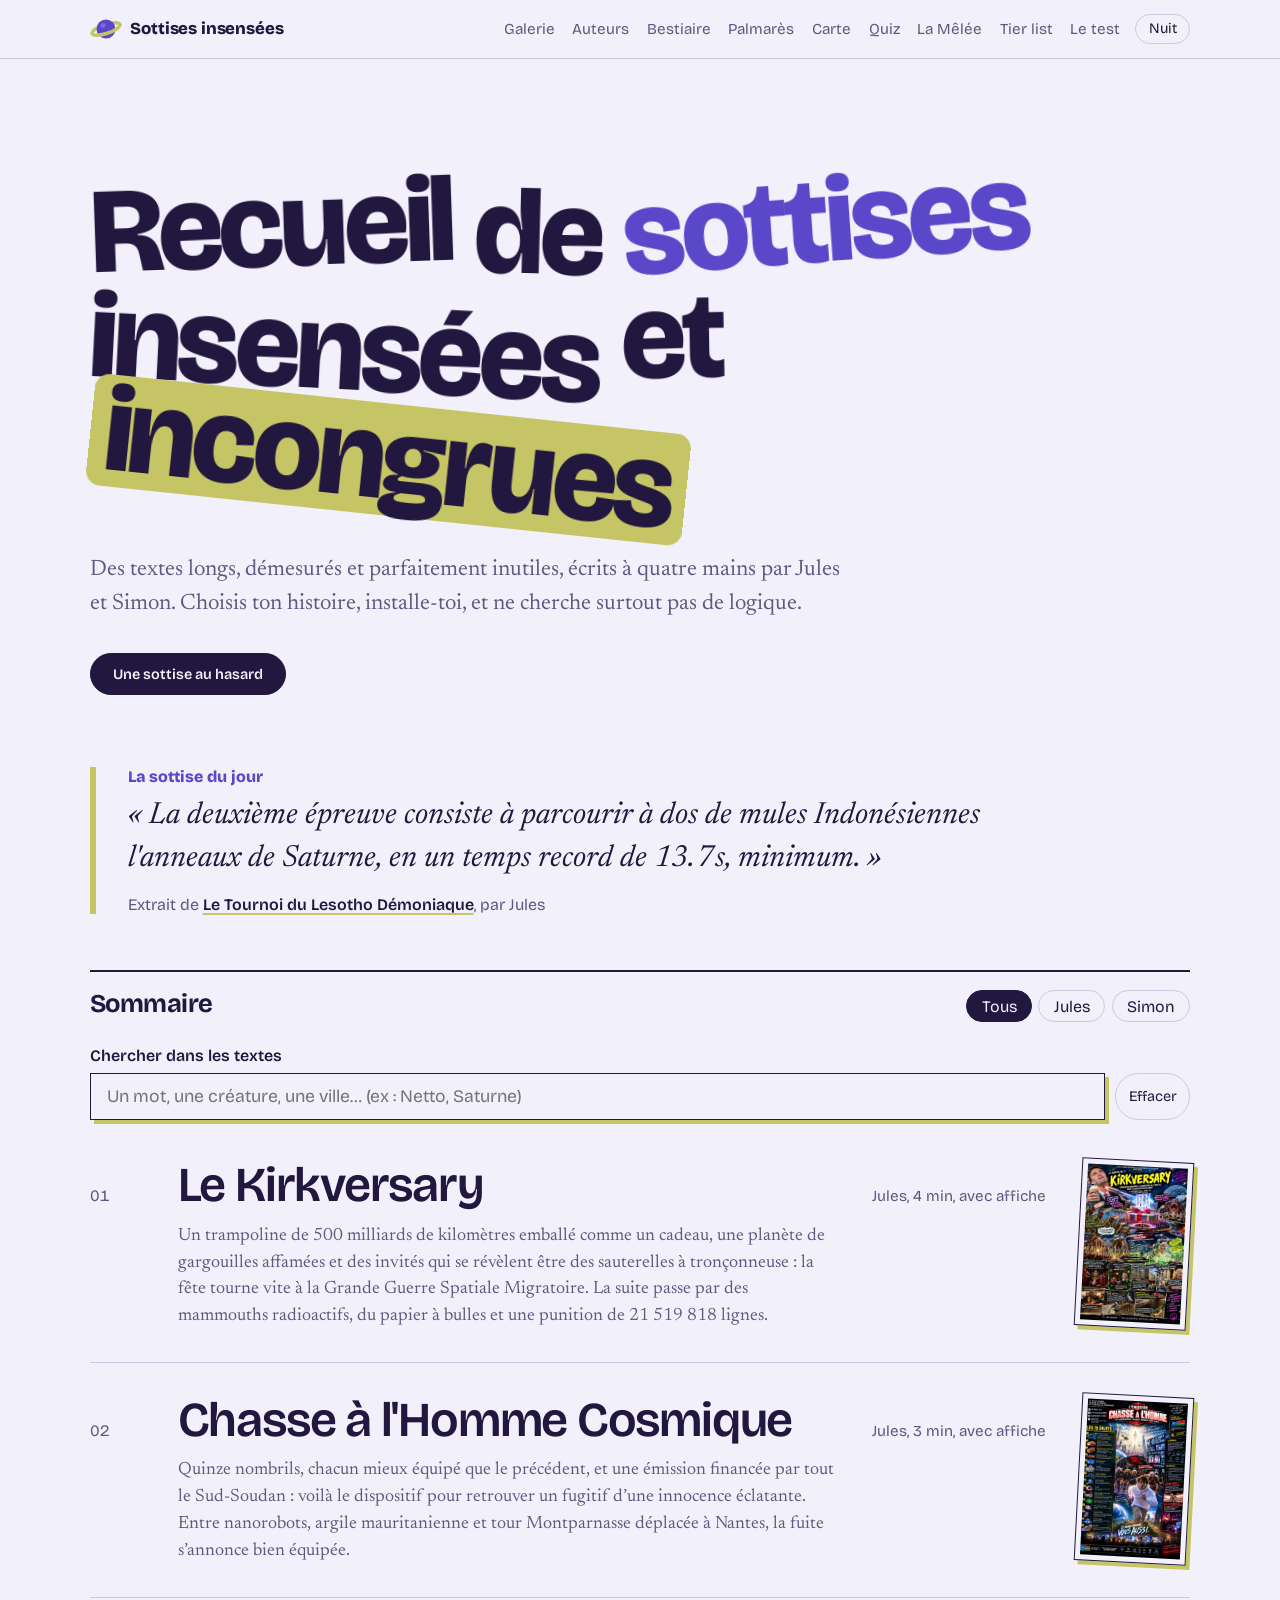
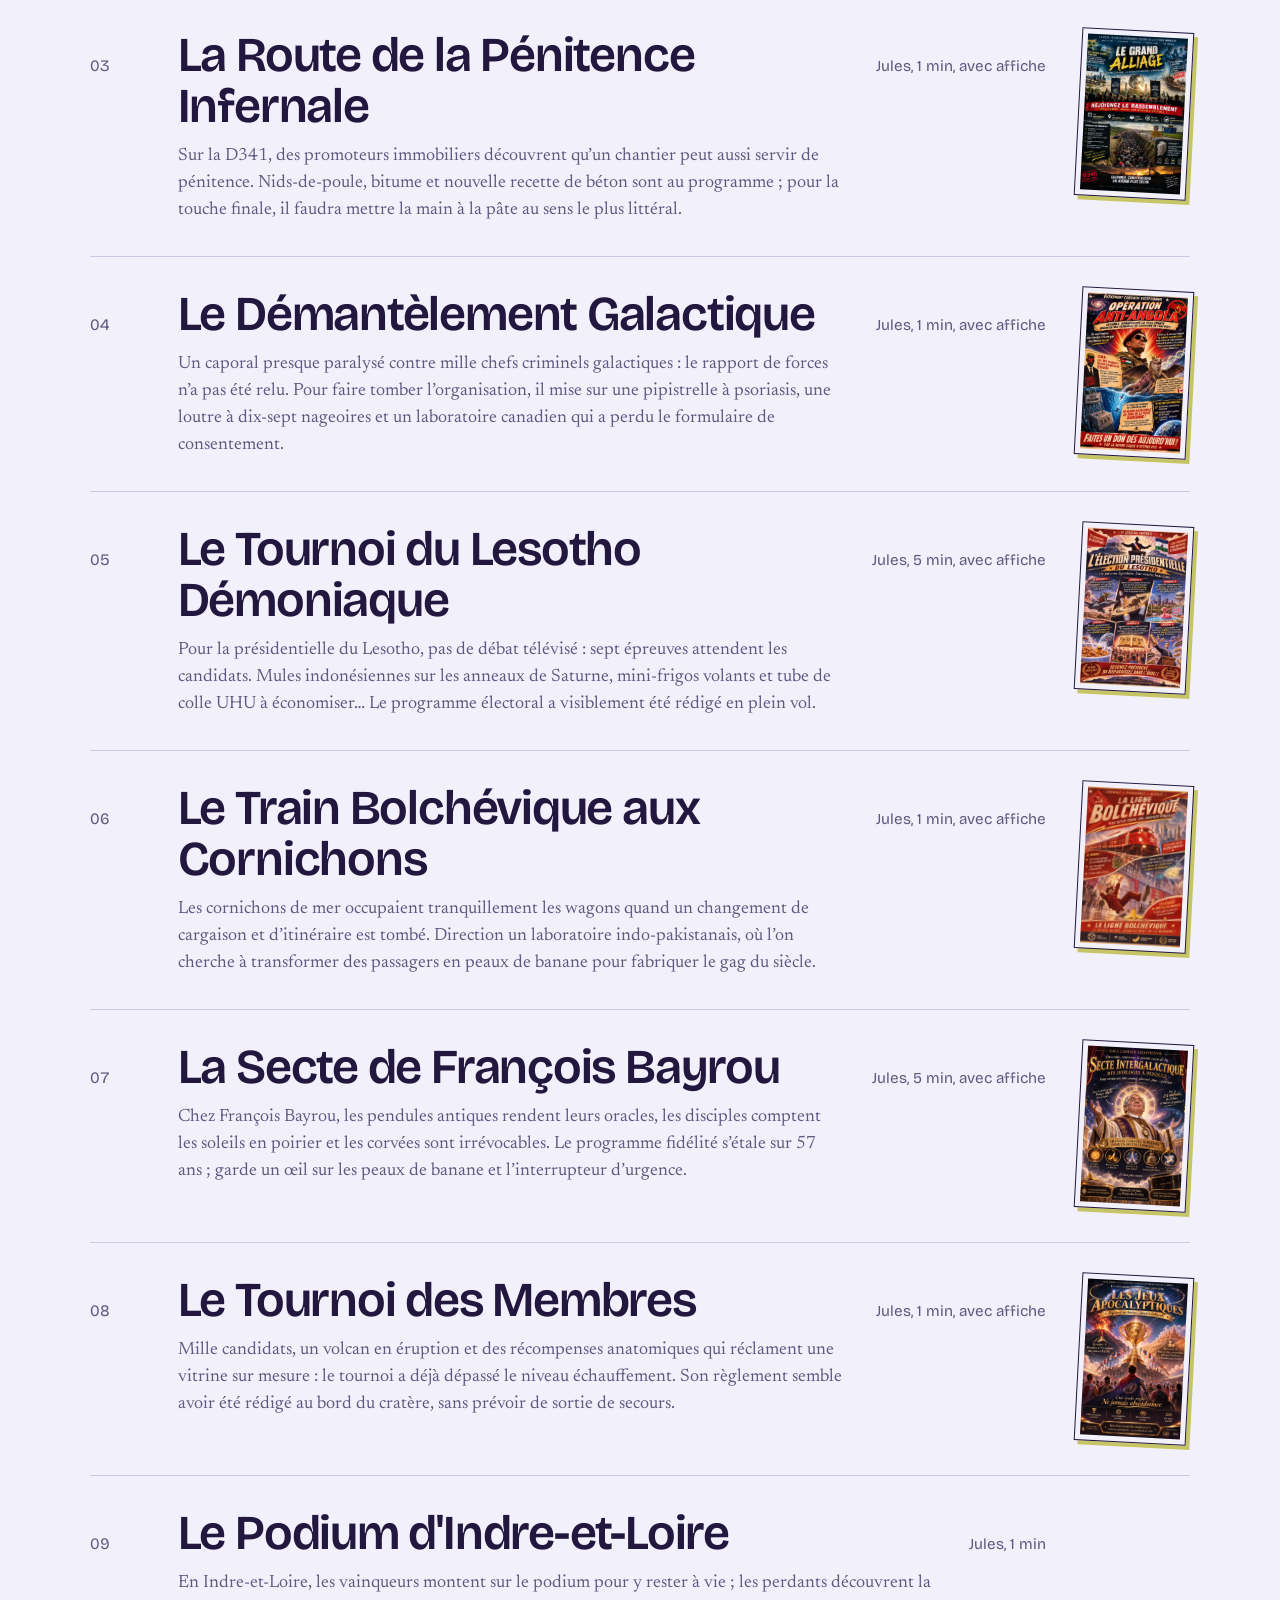
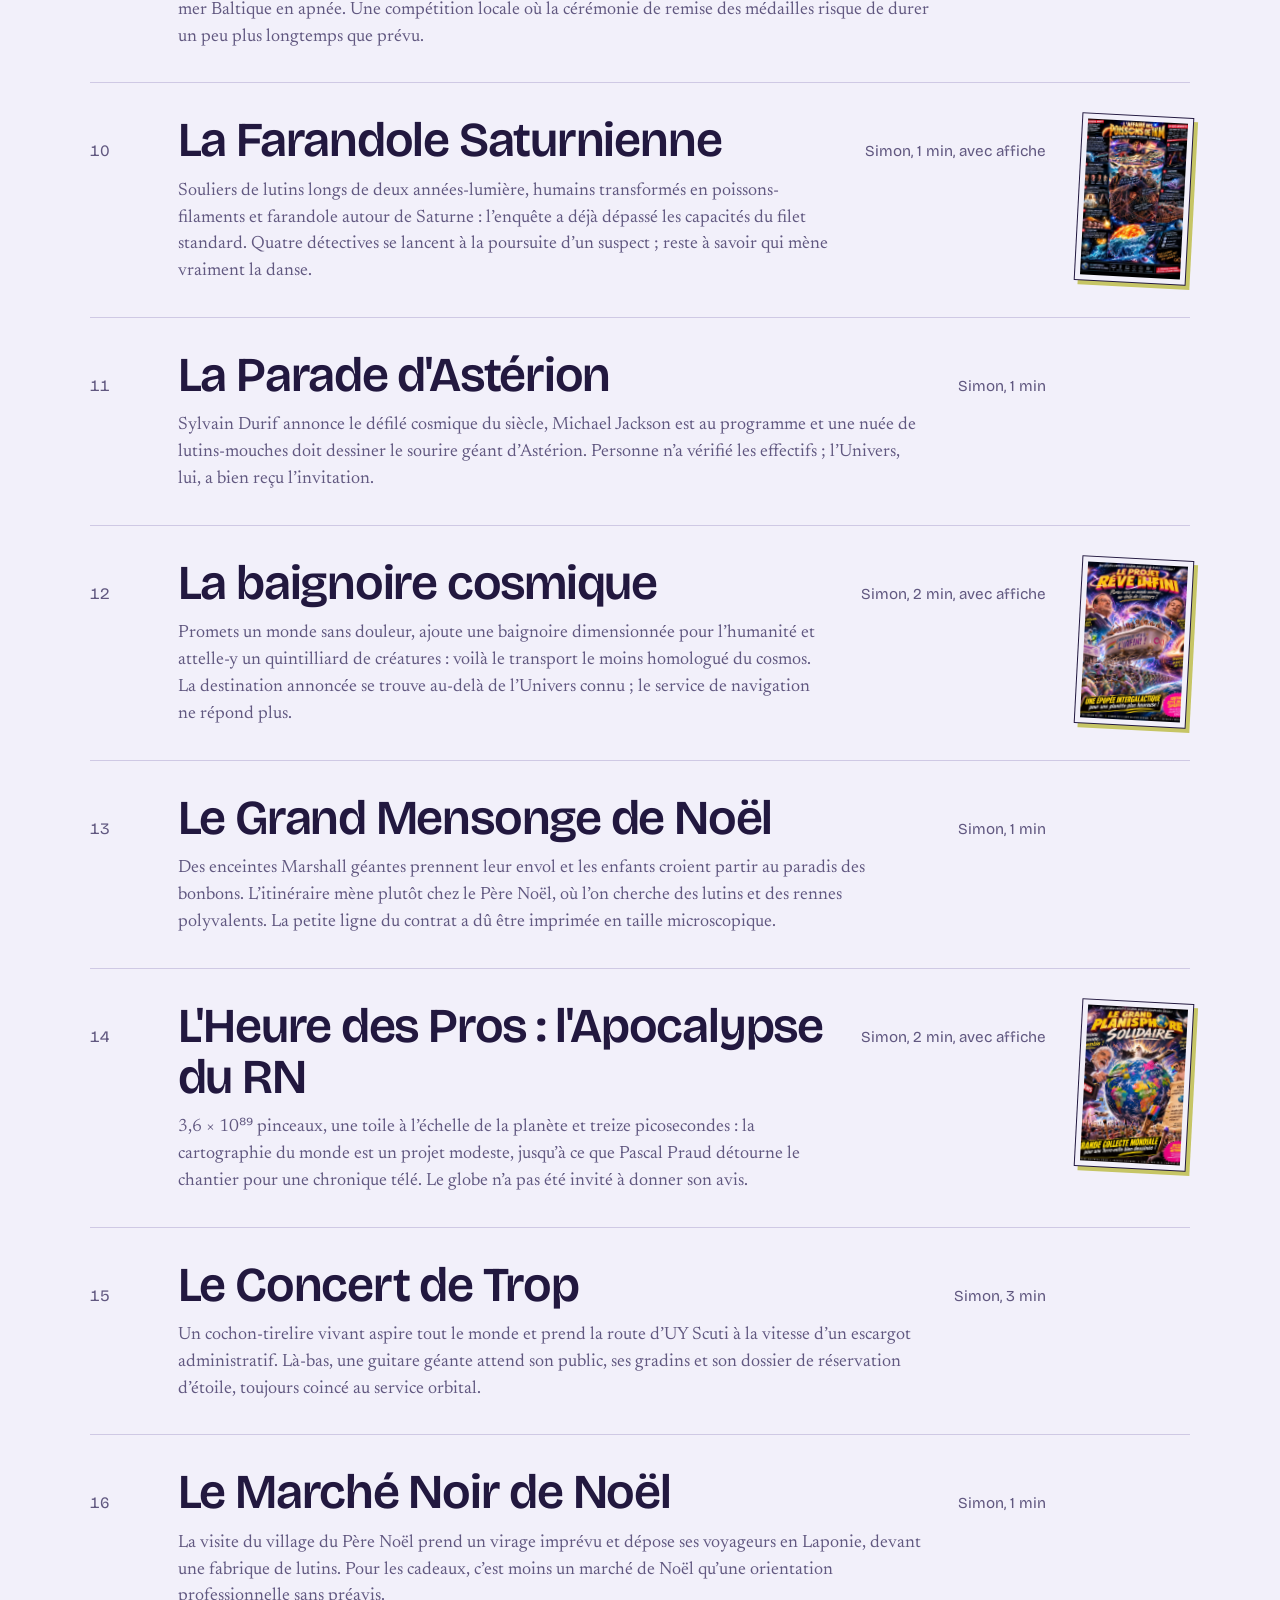
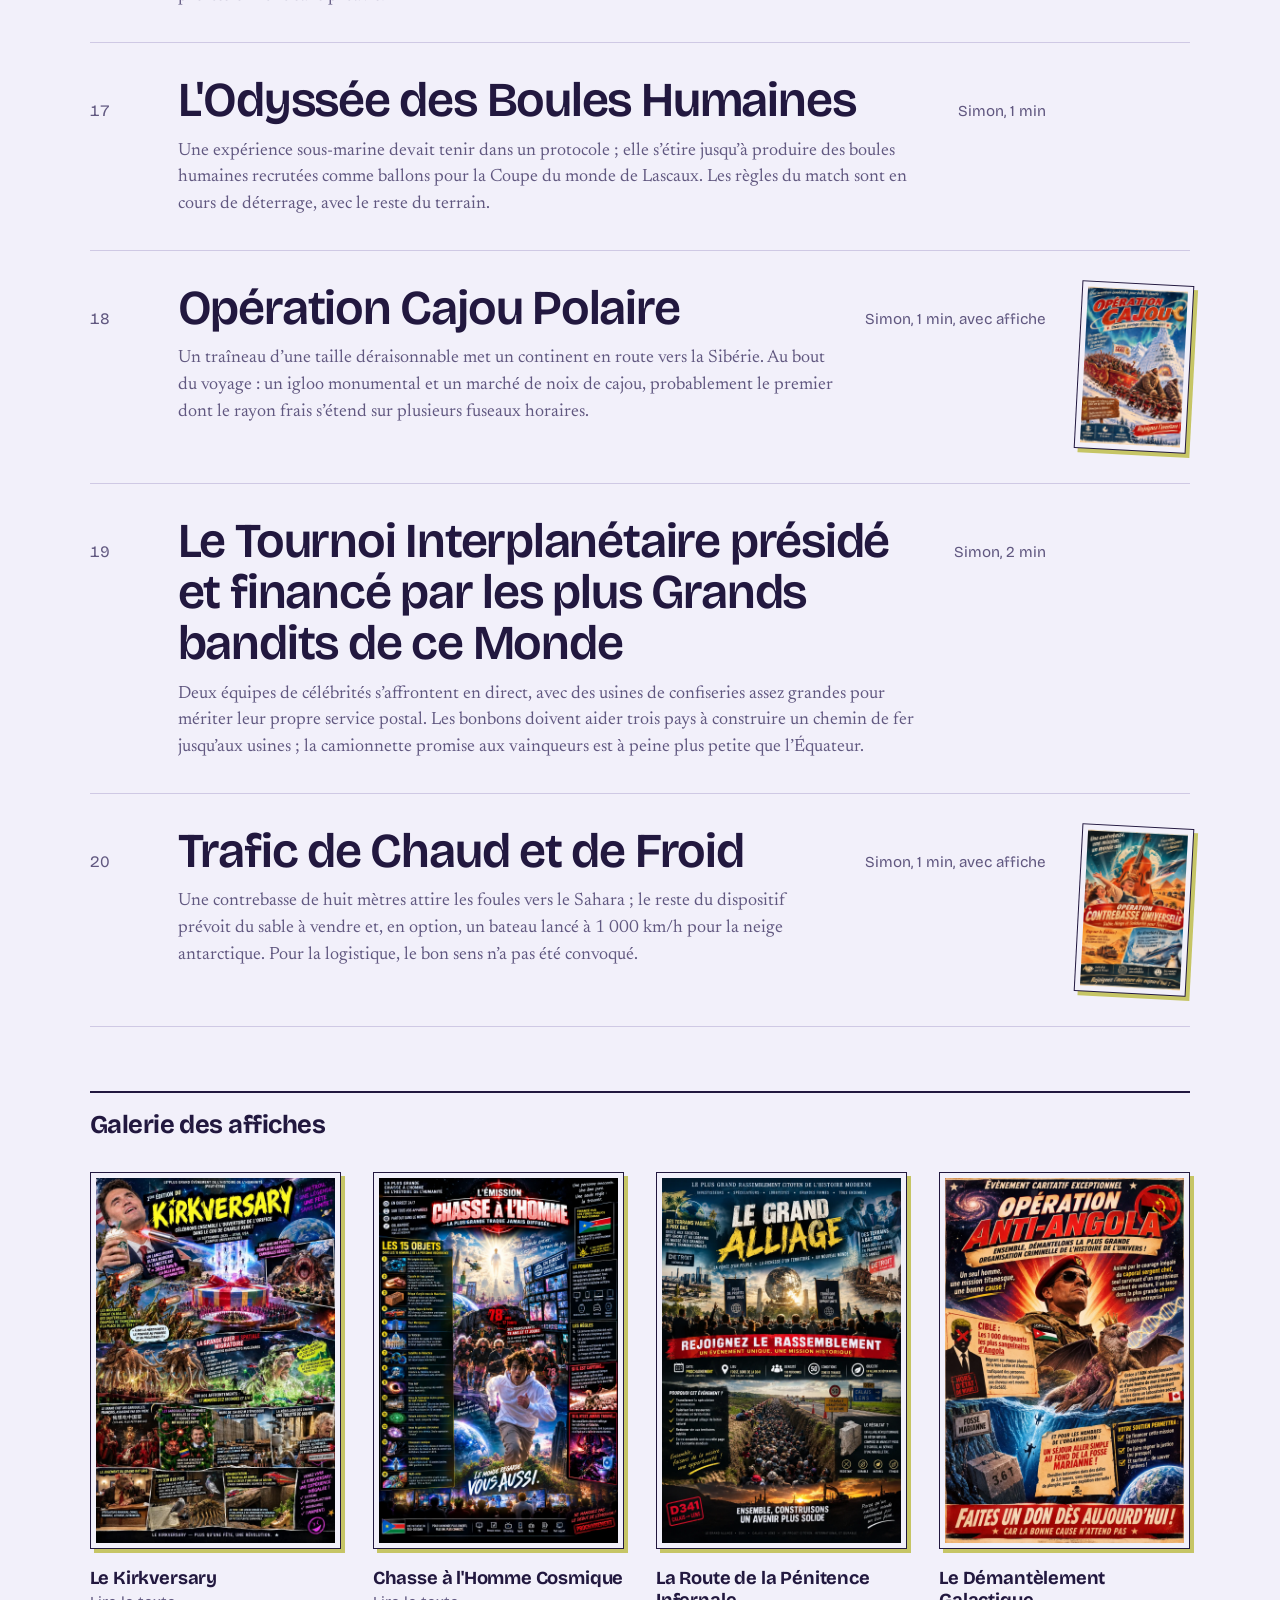
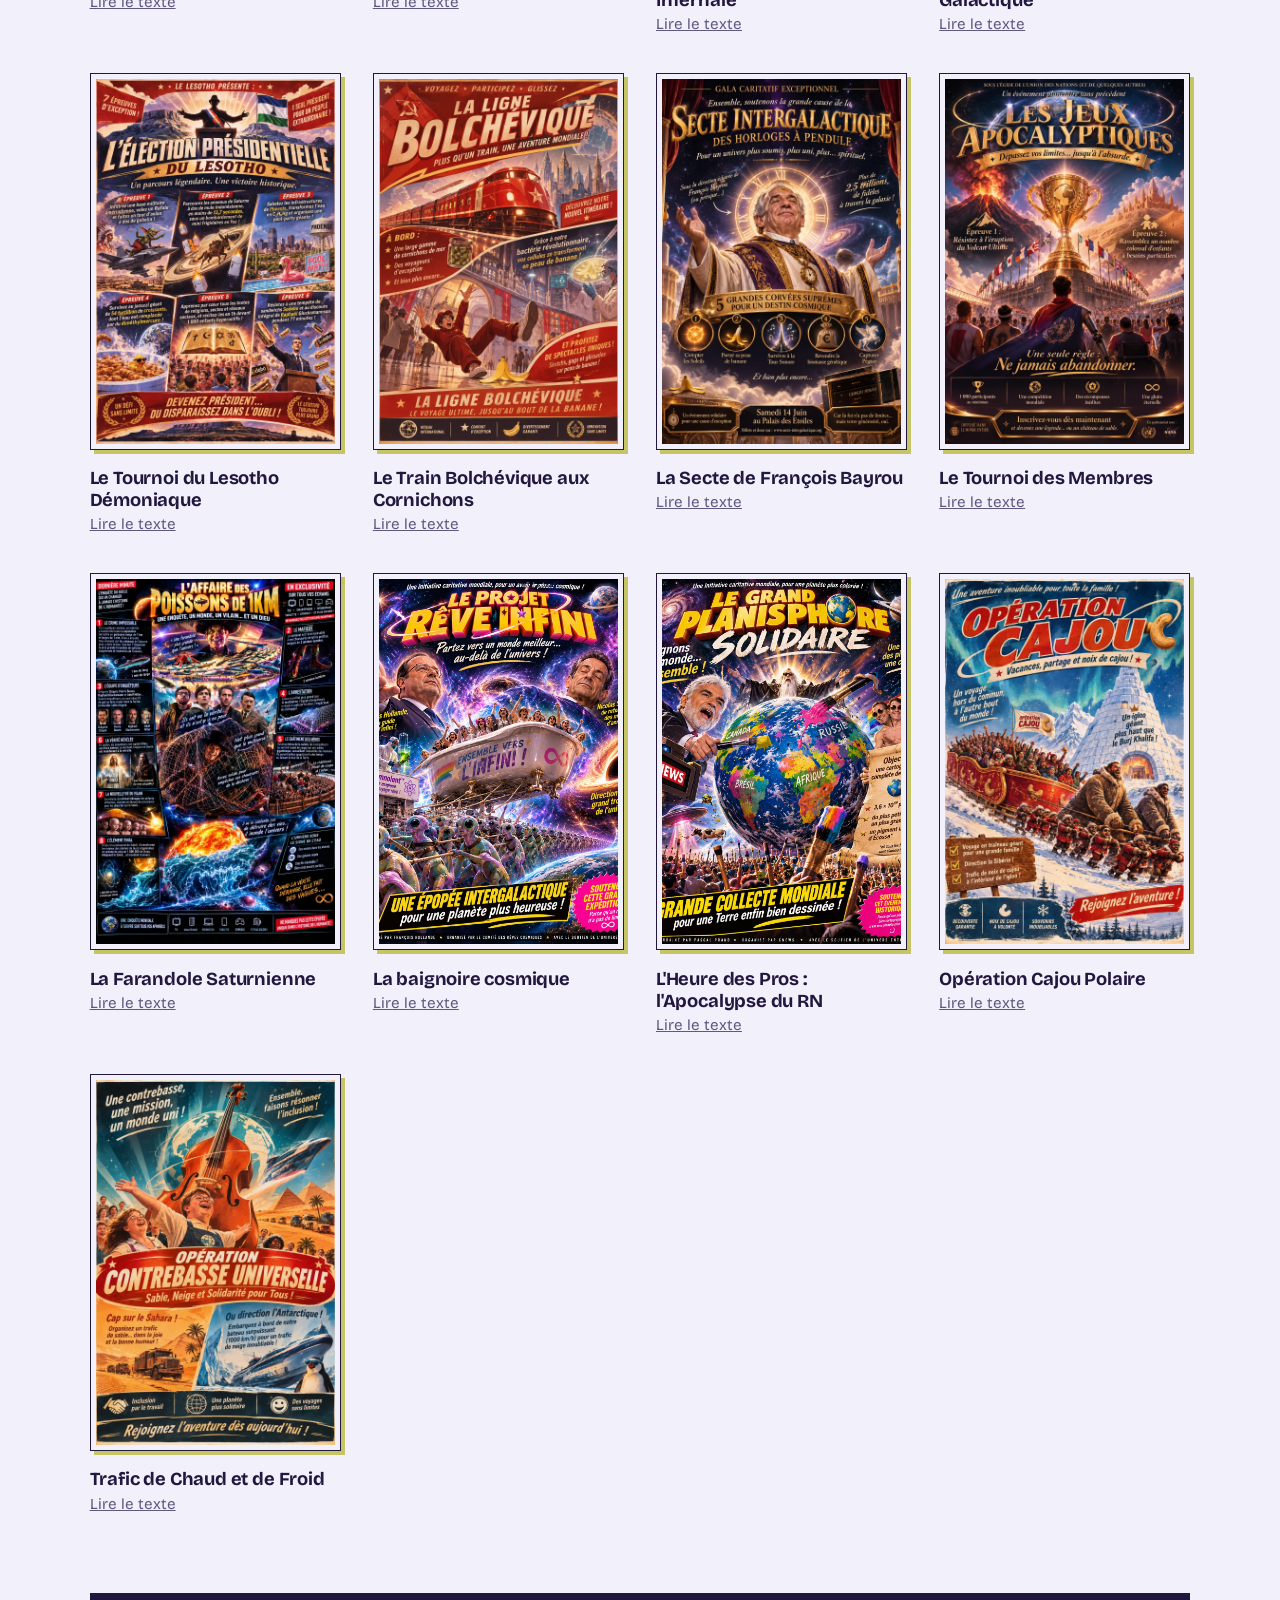
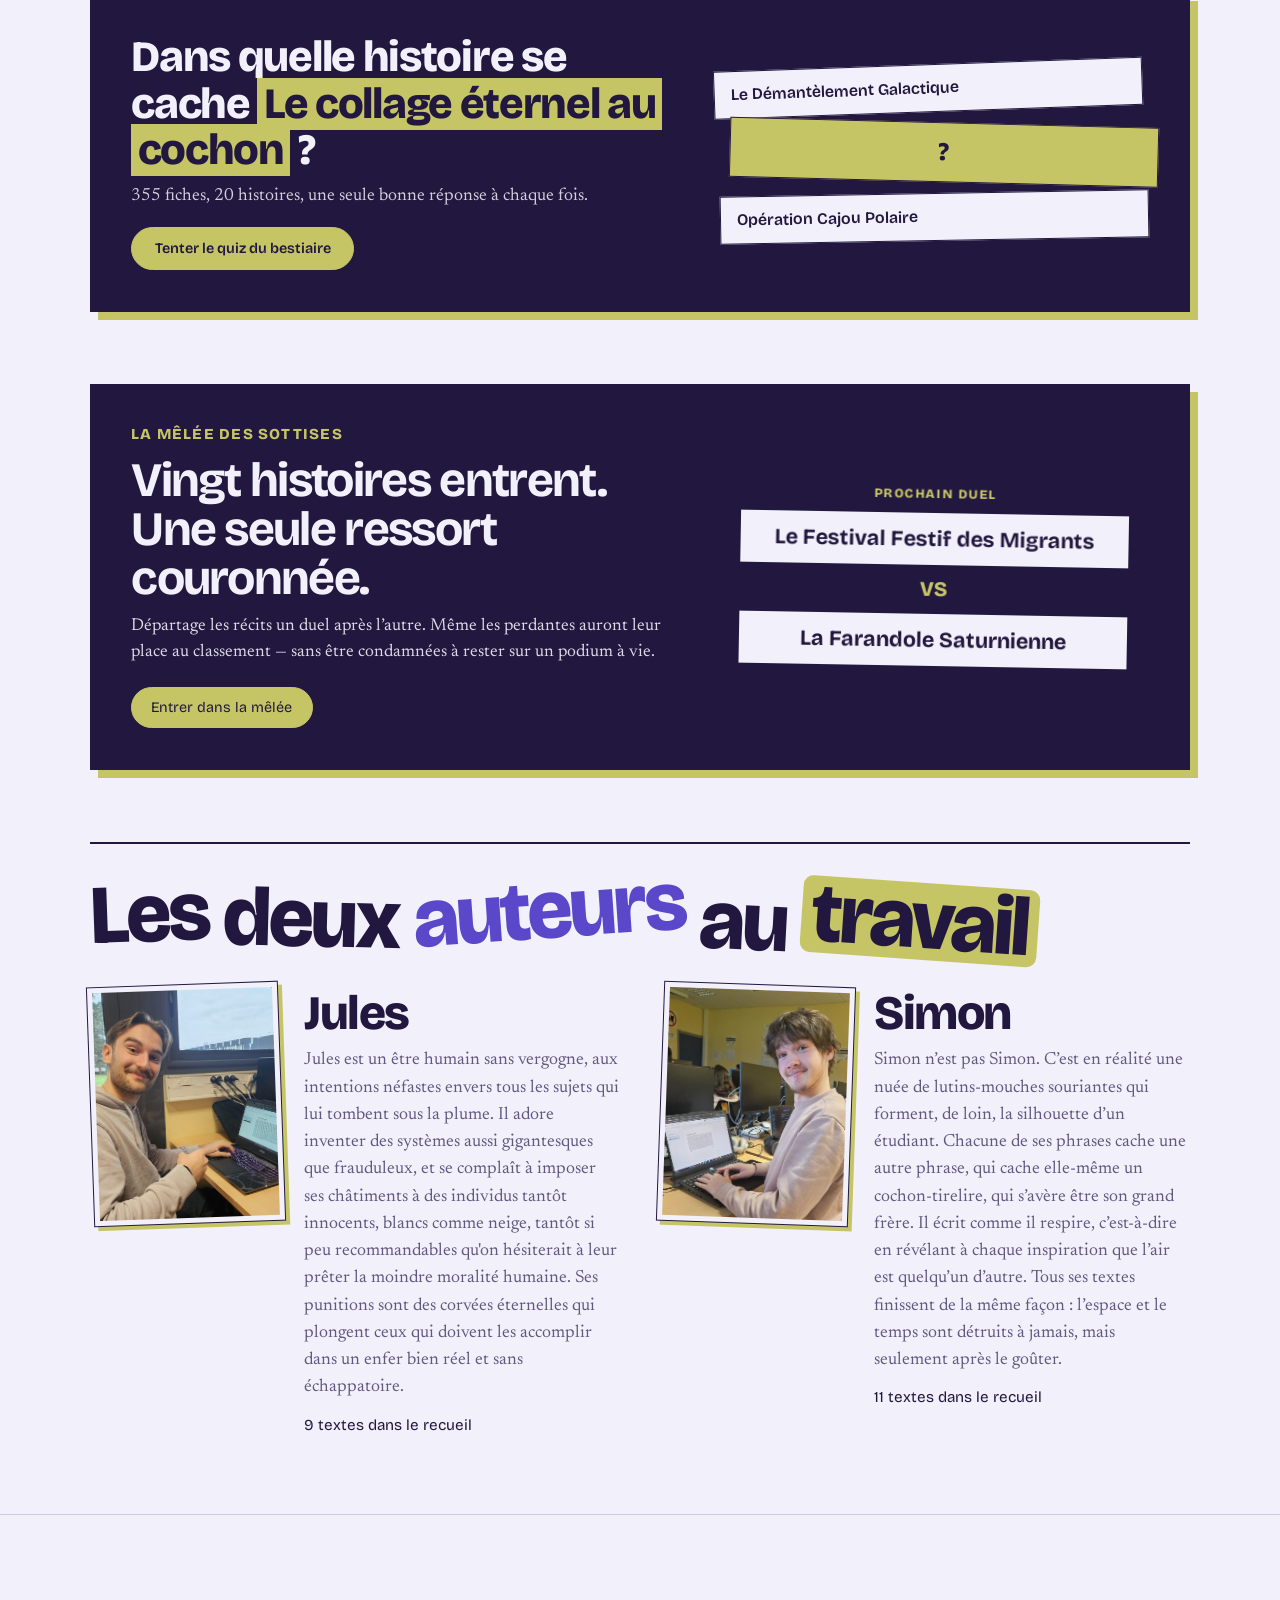
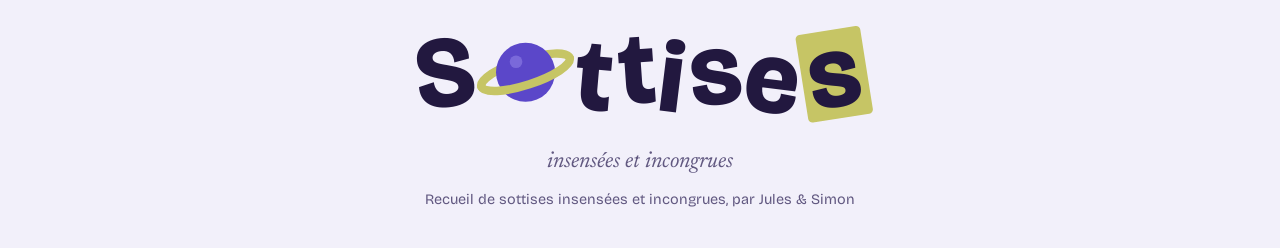
==== commit 384cc286: "plein de modifs" ====
--- a/index.html
+++ b/index.html
@@ -108,7 +108,7 @@
         </div>
         <div class="et-duel" aria-hidden="true">
           <span class="et-legende">PROCHAIN DUEL</span>
-          <strong>Le Kirkversary</strong>
+          <strong>Le Festival Festif des Migrants</strong>
           <span class="et-vs">VS</span>
           <strong>La Farandole Saturnienne</strong>
         </div>
--- a/style.css
+++ b/style.css
@@ -1672,3 +1672,16 @@
 .pt-actions .outil { padding: .65rem 1.1rem; }
 .pt-resultat .tl-lien { margin: 1rem auto 0; display: block; width: 100%; }
 .pt-resultat .tl-lien[hidden] { display: none; }
+
+.pt-affinites li { display: grid; grid-template-columns: minmax(0, 1fr) 7rem 3rem; align-items: center; gap: .8rem; }
+.pt-affinites li::before { display: none; }
+.pt-affinites strong { text-align: right; color: var(--gris); }
+.pt-a-barre { height: .45rem; background: var(--papier-2); }
+.pt-a-barre span { display: block; height: 100%; background: var(--violet); }
+.pt-affinites li.pt-premier { background: color-mix(in srgb, var(--moutarde) 22%, transparent); padding-left: .5rem; padding-right: .5rem; }
+.pt-affinites li.pt-premier strong { color: var(--encre); }
+.pt-affinites li.pt-premier .pt-a-barre span { background: var(--moutarde); }
+.pt-affinites:not(.pt-tout) li.pt-loin { display: none; }
+.pt-tout-voir { margin: .9rem 0 0; }
+.pt-note { margin: 1.2rem auto 0 !important; font-size: .9rem !important; }
+@media (max-width: 520px) { .pt-affinites li { grid-template-columns: minmax(0, 1fr) 3rem; } .pt-a-barre { grid-column: 1 / -1; grid-row: 2; } }
